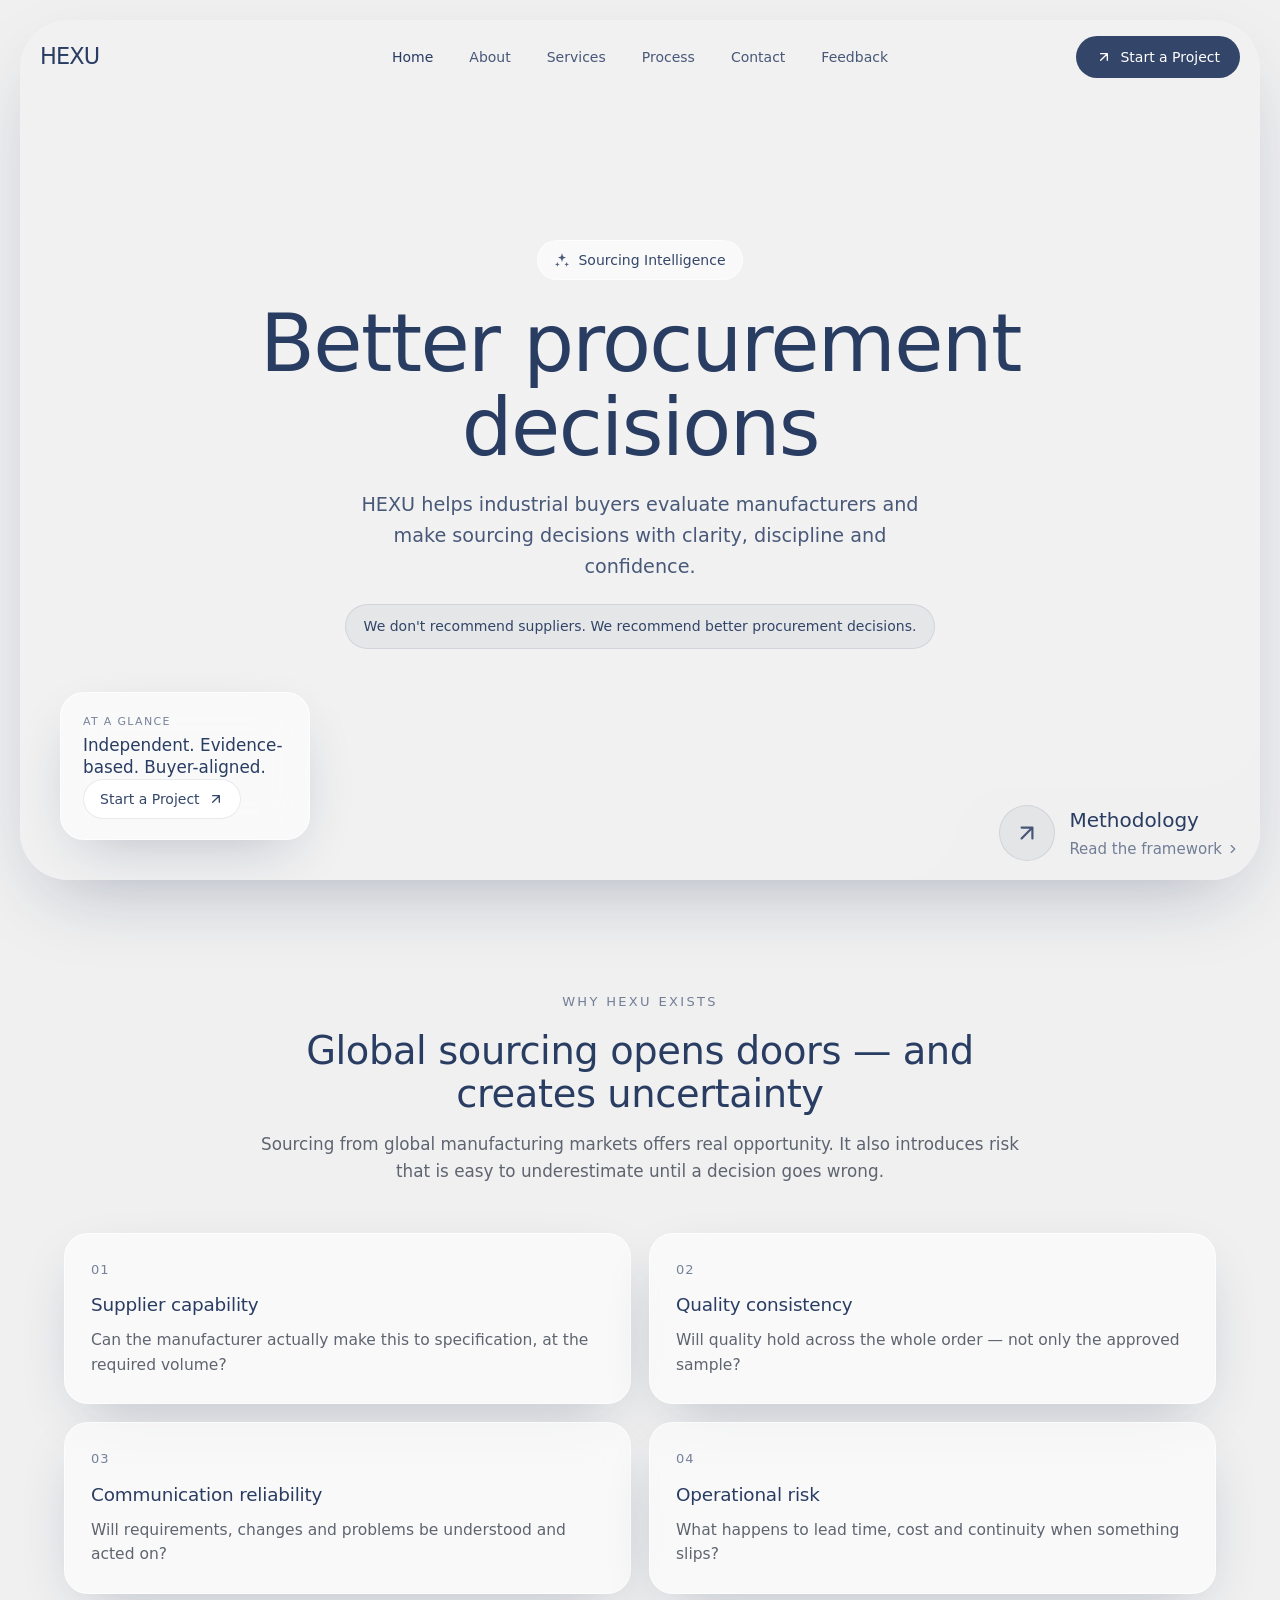
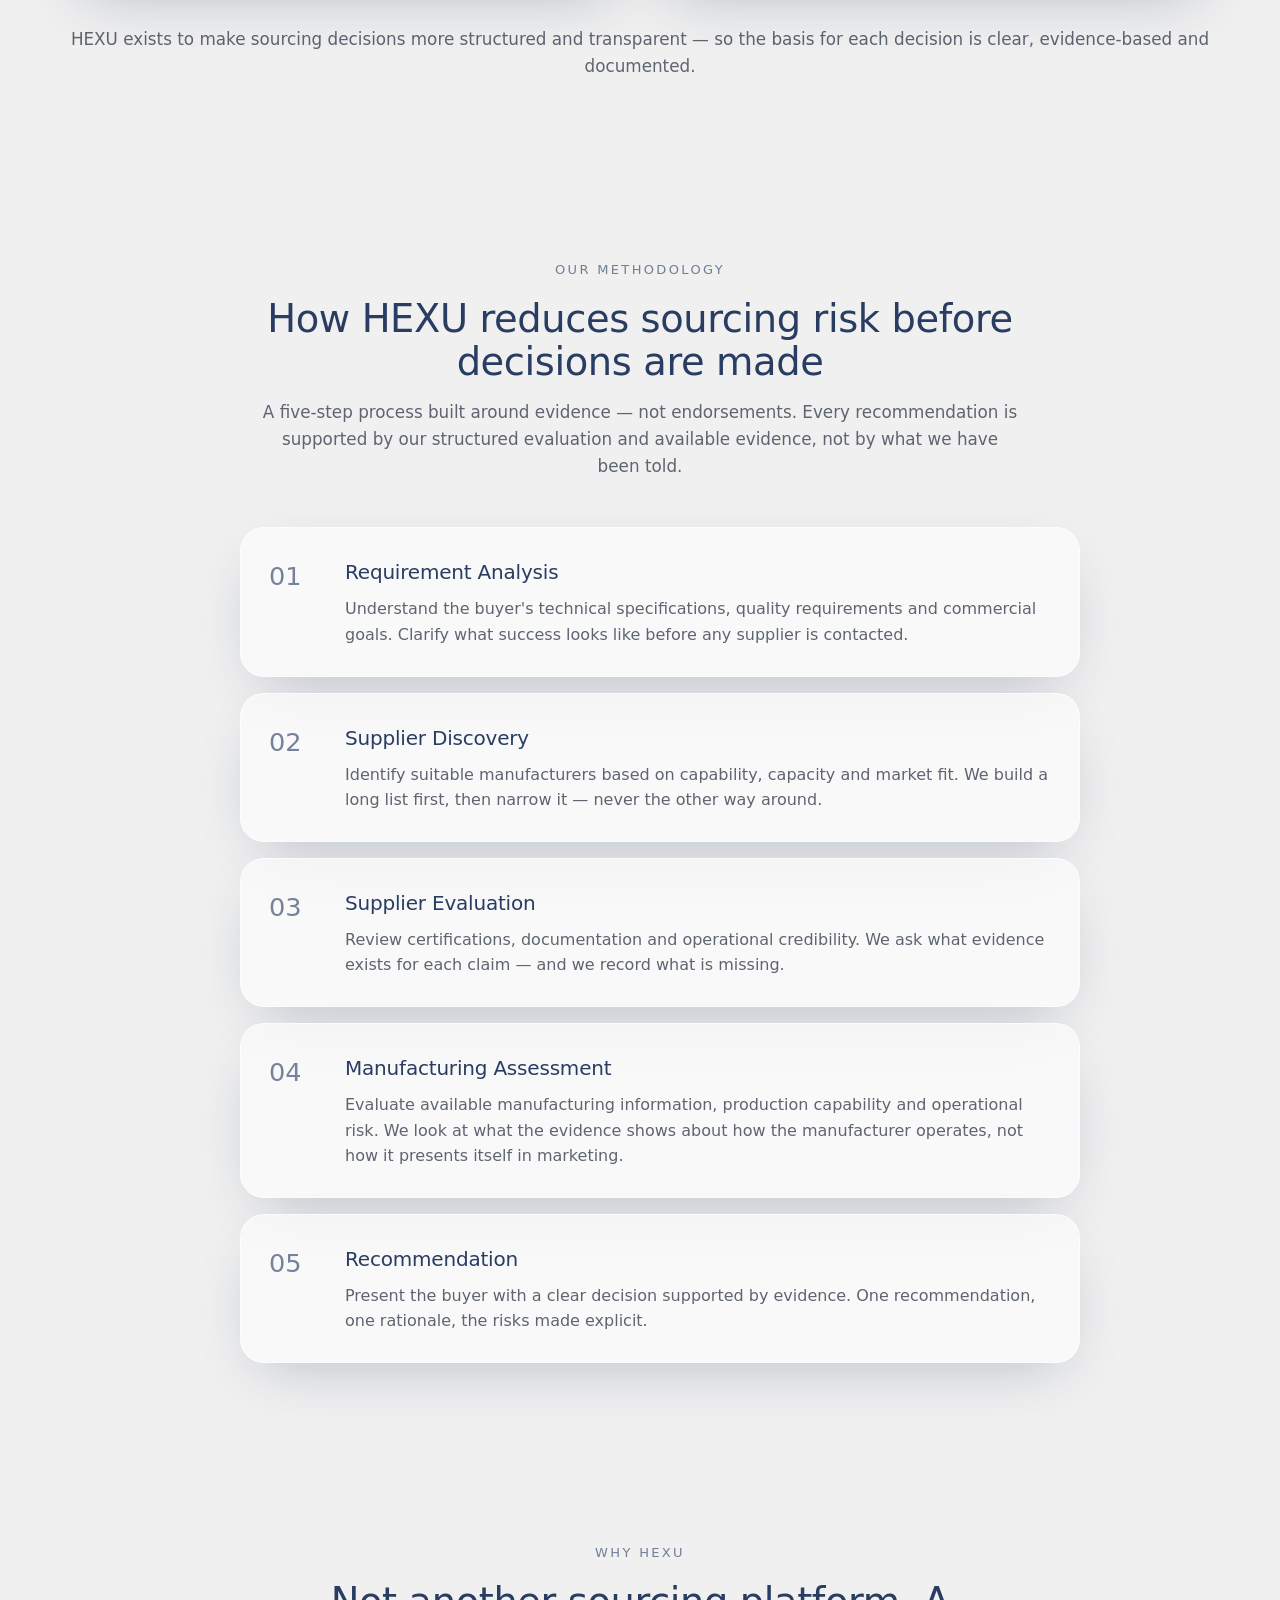
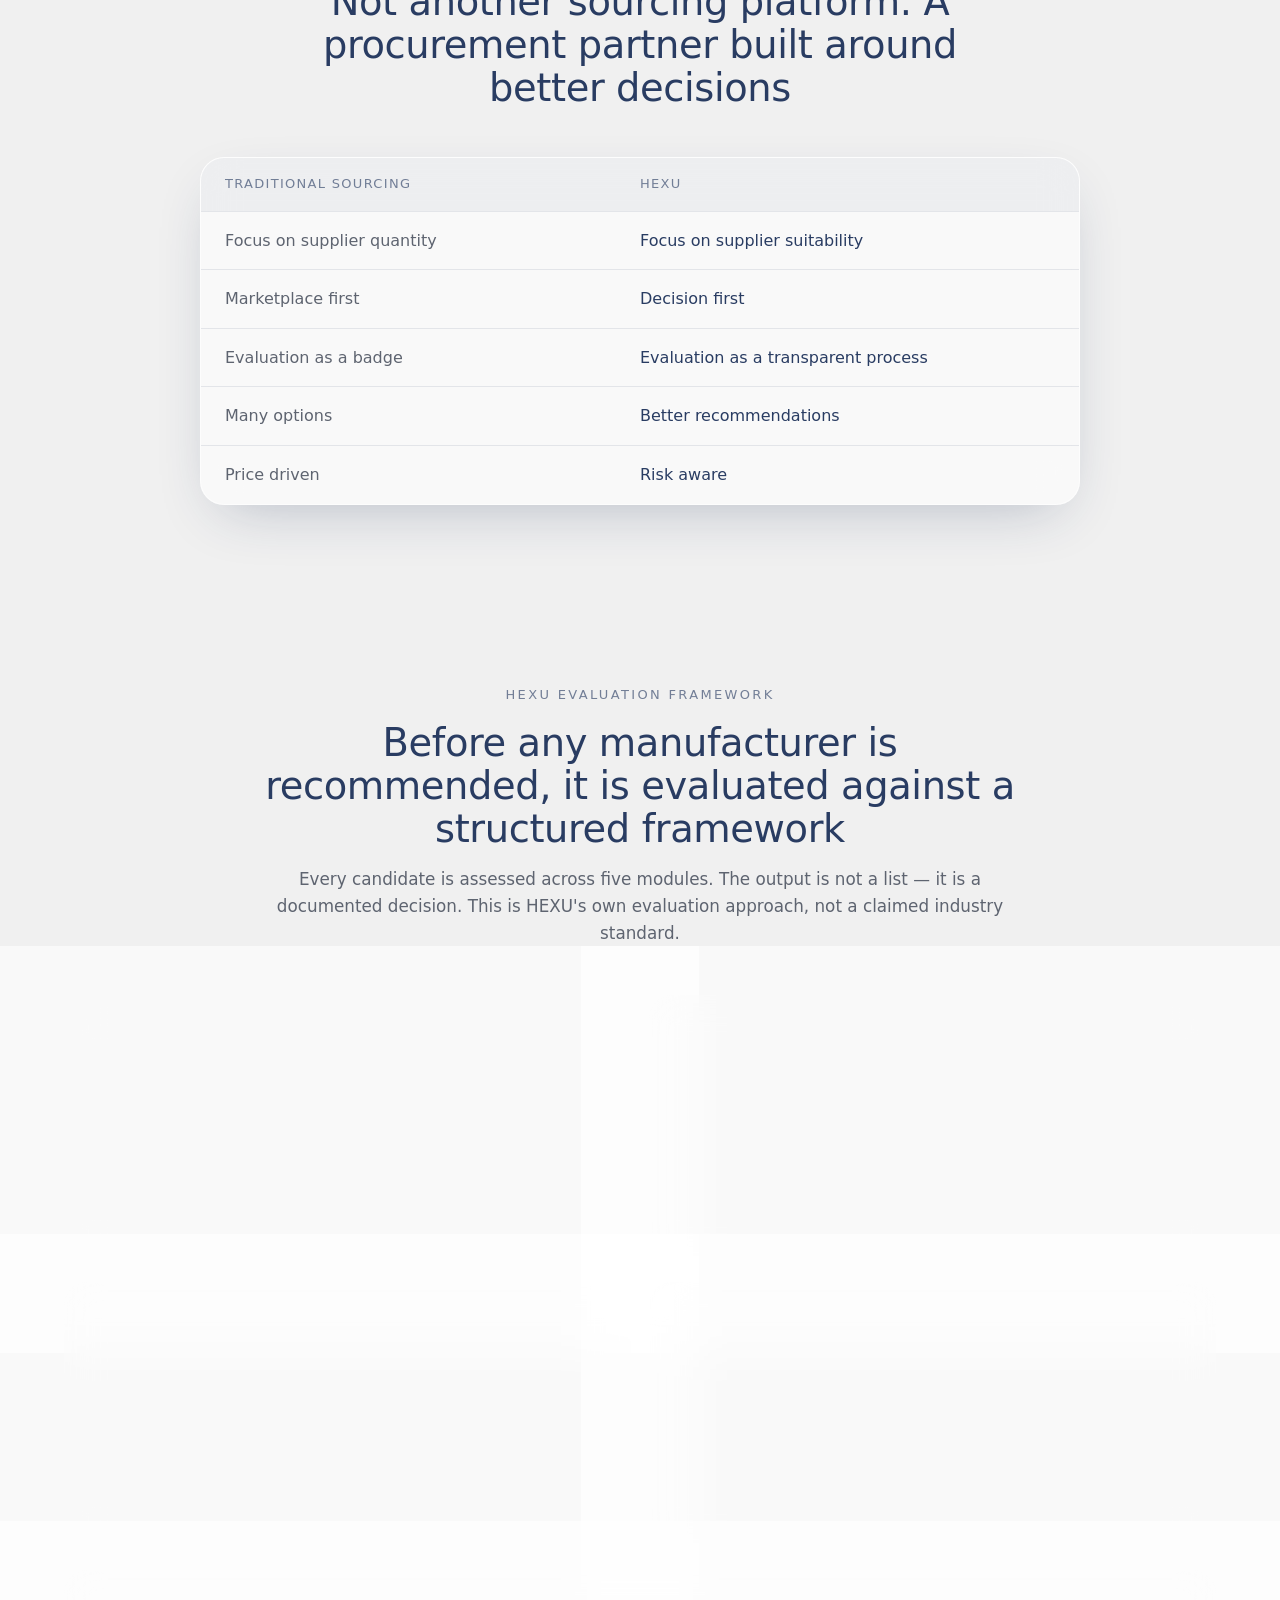
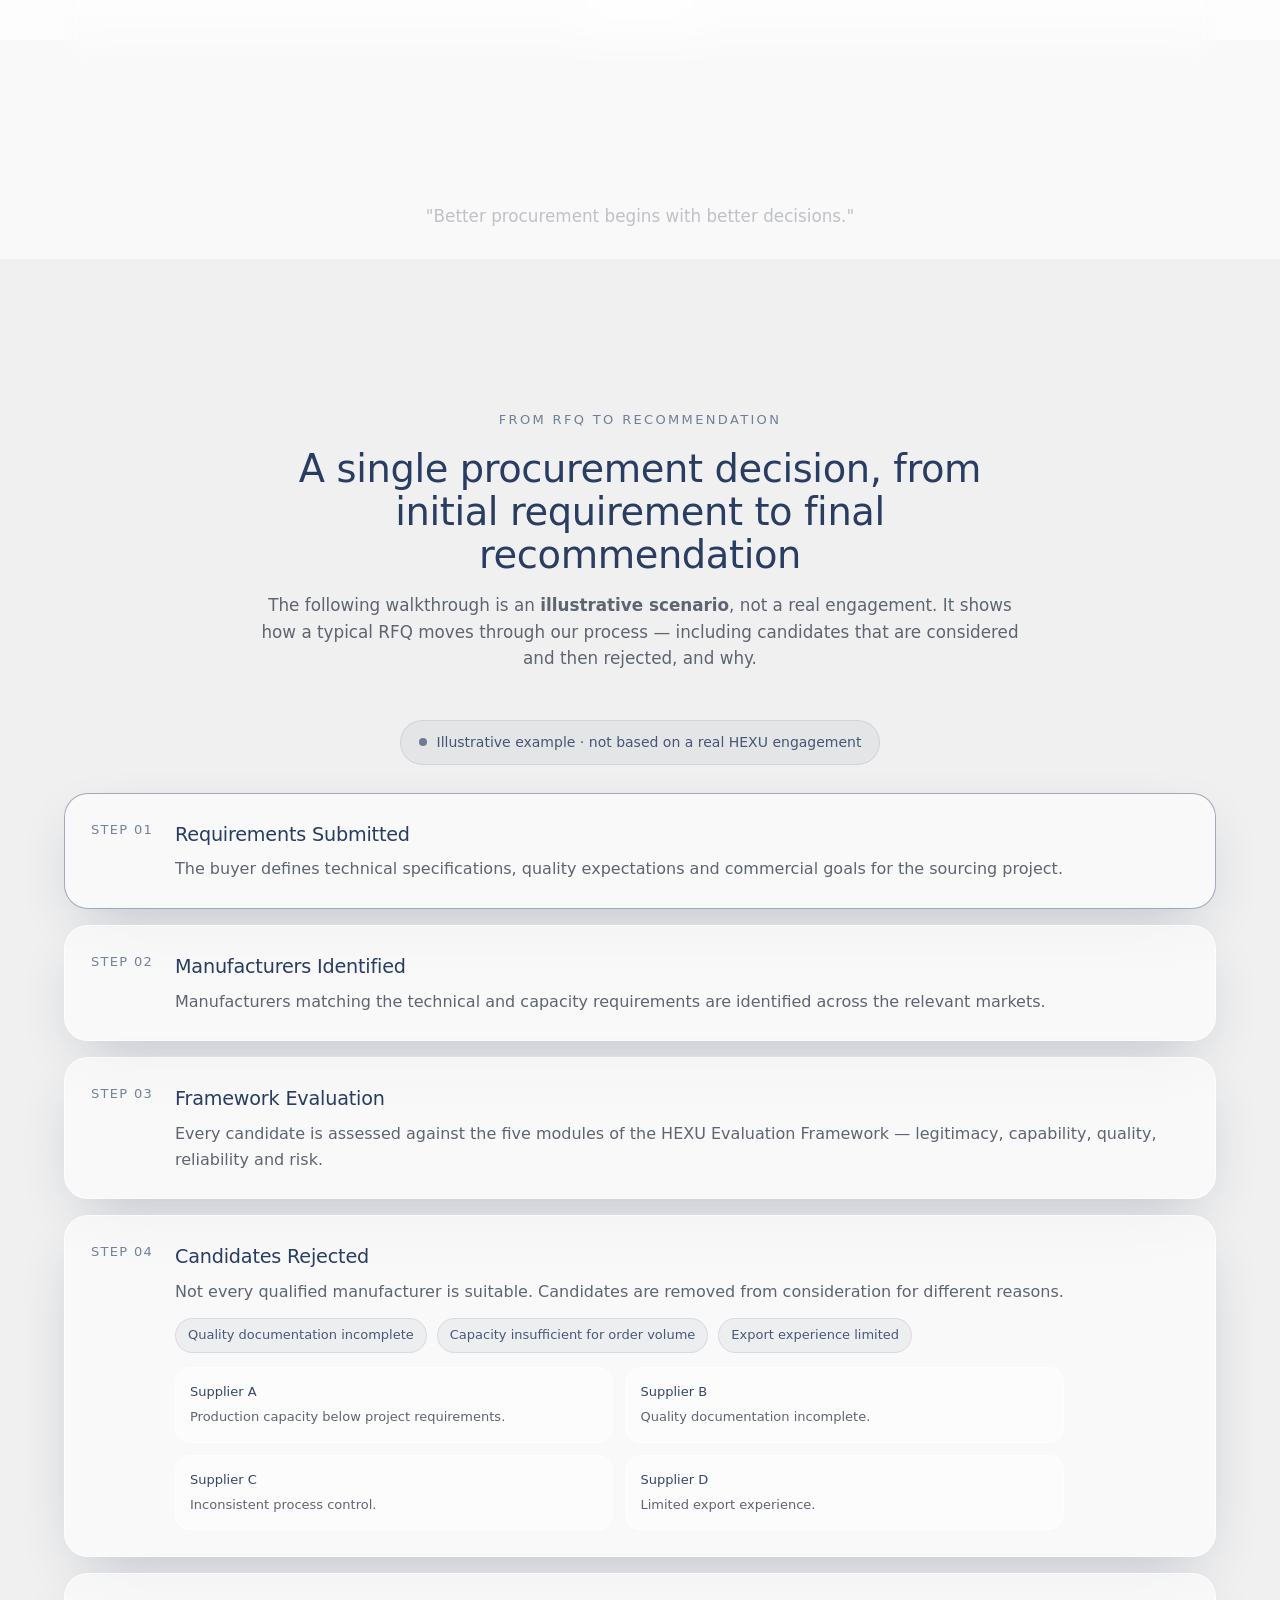
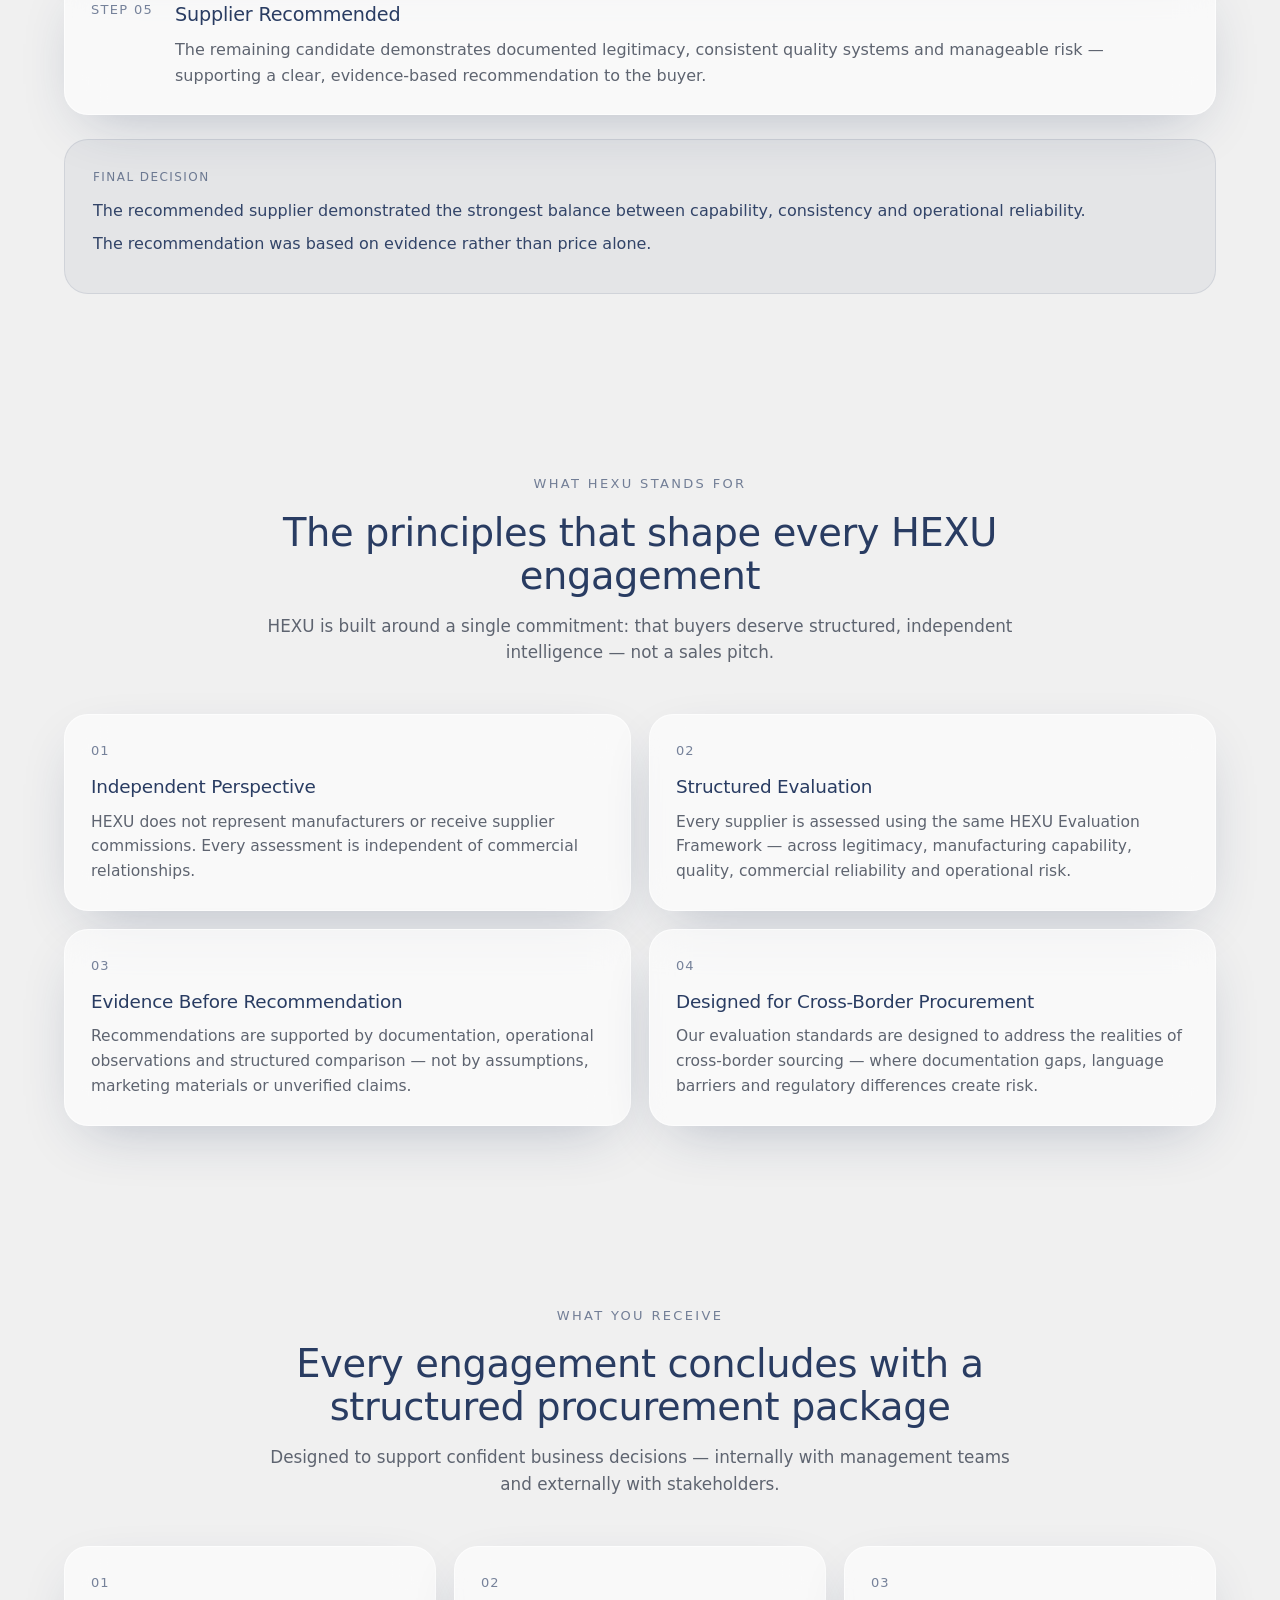
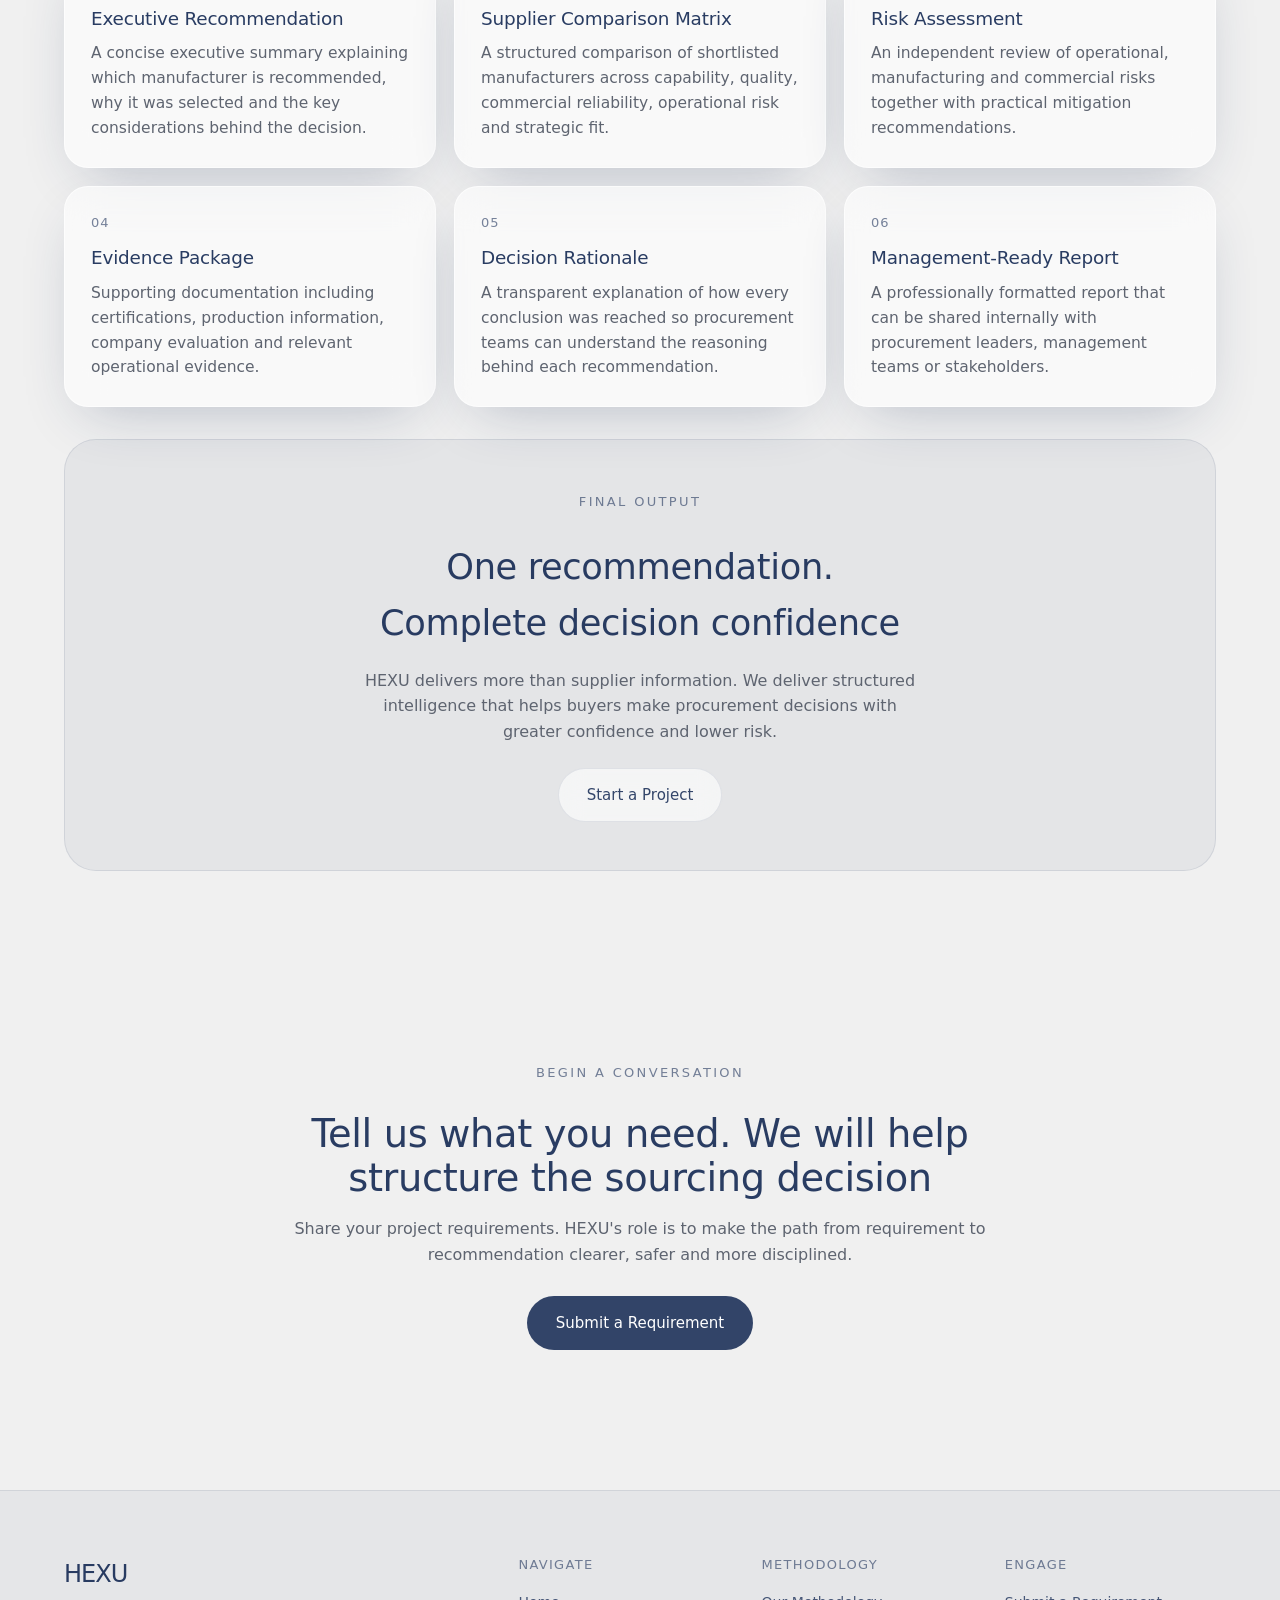
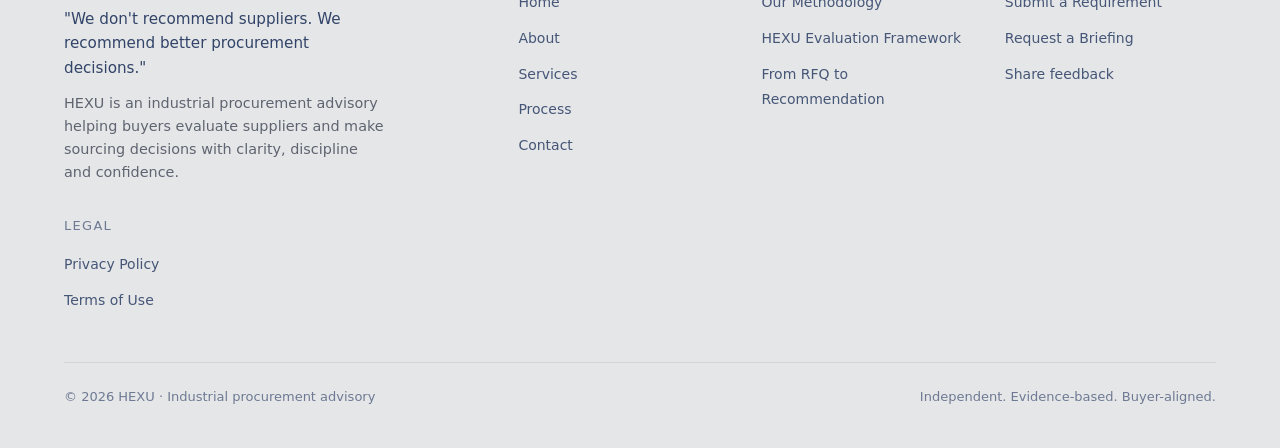
==== HEXU/index.html @ 103ee723 "Add files via upload" ====
<!DOCTYPE html>
<html lang="en">
<head>
  <meta charset="UTF-8" />
  <meta name="viewport" content="width=device-width, initial-scale=1" />
  <title>HEXU — Better procurement decisions</title>
  <meta name="description" content="HEXU is an industrial procurement advisory. We help buyers evaluate manufacturers through the HEXU Evaluation Framework and make better procurement decisions. We don't recommend suppliers — we recommend better procurement decisions." />
  <meta property="og:title" content="HEXU — Better procurement decisions" />
  <meta property="og:description" content="An industrial procurement advisory. We help buyers evaluate manufacturers through the HEXU Evaluation Framework and make better procurement decisions." />
  <meta property="og:type" content="website" />
  <meta property="og:image" content="og-image.svg" />
  <meta name="twitter:card" content="summary_large_image" />
  <link rel="icon" href="favicon.svg" type="image/svg+xml" />
  <link rel="preconnect" href="https://fonts.googleapis.com" />
  <link rel="preconnect" href="https://fonts.gstatic.com" crossorigin />
  <link rel="stylesheet" href="styles.css" />
</head>
<body>

<!-- ============================================================
     HERO (RIVR-style glassmorphism)
     ============================================================ -->
<section class="hero">
  <div class="hero-glass">
    <video class="hero-video" autoplay muted loop playsinline preload="auto">
      <source src="https://d8j0ntlcm91z4.cloudfront.net/user_38xzZboKViGWJOttwIXH07lWA1P/hf_20260428_193507_4286c423-2fd9-4efd-92bd-91a939453fc1.mp4" type="video/mp4" />
    </video>
    <div class="hero-scrim"></div>

    <div class="hero-inner">
      <!-- Nav (overlay, inside hero) -->
      <nav class="topnav topnav--overlay" id="siteHeader">
        <div class="topnav-inner">
          <a href="index.html" class="nav-brand">HEXU</a>
          <ul class="nav-menu">
            <li><a href="index.html" class="is-current">Home</a></li>
            <li><a href="about.html">About</a></li>
            <li><a href="services.html">Services</a></li>
            <li><a href="process.html">Process</a></li>
            <li><a href="contact.html">Contact</a></li>
                <li><a href="feedback.html">Feedback</a></li>
    </ul>
    <span class="nav-cta">
            <a href="contact.html">
              <svg viewBox="0 0 24 24" fill="none" stroke="currentColor" stroke-width="2" stroke-linecap="round" stroke-linejoin="round"><path d="M7 17 17 7M7 7h10v10"/></svg>
              Start a Project
            </a>
          </span>
        </div>
      </nav>

      <div class="hero-content">
        <div class="hero-badge">
          <svg viewBox="0 0 24 24" fill="currentColor"><path d="M12 2l1.6 4.8L18 8.4l-4.4 1.6L12 15l-1.6-5L6 8.4l4.4-1.6L12 2zM5 15l.9 2.6L8.5 18.5l-2.6.9L5 22l-.9-2.6L1.5 18.5l2.6-.9L5 15zm14 0l.9 2.6L22.5 18.5l-2.6.9L19 22l-.9-2.6L15.5 18.5l2.6-.9L19 15z"/></svg>
          <span>Sourcing Intelligence</span>
        </div>
        <h1 class="hero-title">Better procurement<br/>decisions</h1>
        <p class="hero-sub">HEXU helps industrial buyers evaluate manufacturers and make sourcing decisions with clarity, discipline and confidence.</p>
        <div class="hero-tagline">We don't recommend suppliers. We recommend better procurement decisions.</div>
      </div>

      <!-- bottom-left card (no fabricated metrics) -->
      <div class="hero-bl">
        <div class="hero-bl-label">At a glance</div>
        <div class="hero-bl-text">Independent. Evidence-based. Buyer-aligned.</div>
        <a href="contact.html" class="pill-btn">
          Start a Project
          <svg viewBox="0 0 24 24" fill="none" stroke="currentColor" stroke-width="2" stroke-linecap="round" stroke-linejoin="round"><path d="M7 17 17 7M7 7h10v10"/></svg>
        </a>
      </div>

      <!-- bottom-right corner (faux cut-out) -->
      <div class="hero-br">
        <div class="mask-top"><svg width="100%" height="100%" viewBox="0 0 56 56" fill="none" xmlns="http://www.w3.org/2000/svg"><path d="M56 56V0C56 30.9279 30.9279 56 0 56H56Z" fill="#f0f0f0"/></svg></div>
        <div class="mask-left"><svg width="100%" height="100%" viewBox="0 0 56 56" fill="none" xmlns="http://www.w3.org/2000/svg"><path d="M56 56H0C30.9279 56 56 30.9279 56 0V56Z" fill="#f0f0f0"/></svg></div>
        <div class="hero-br-ico">
          <svg viewBox="0 0 24 24" fill="none" stroke="currentColor" stroke-width="2" stroke-linecap="round" stroke-linejoin="round"><path d="M7 17 17 7M7 7h10v10"/></svg>
        </div>
        <div>
          <div class="hero-br-title">Methodology</div>
          <a href="services.html#framework" class="hero-br-link">
            Read the framework
            <svg viewBox="0 0 24 24" fill="none" stroke="currentColor" stroke-width="2" stroke-linecap="round" stroke-linejoin="round"><path d="m9 18 6-6-6-6"/></svg>
          </a>
        </div>
      </div>
    </div>
  </div>
</section>

<!-- ============================================================
     WHY HEXU EXISTS
     ============================================================ -->
<section class="section section-why-exists">
  <div class="container">
    <header class="section-head reveal">
      <span class="kicker">Why HEXU Exists</span>
      <h2 class="section-title">Global sourcing opens doors — and creates uncertainty</h2>
      <p class="section-lede">Sourcing from global manufacturing markets offers real opportunity. It also introduces risk that is easy to underestimate until a decision goes wrong.</p>
    </header>

    <div class="stand-grid">
      <div class="stand-card reveal">
        <div class="idx">01</div>
        <h3>Supplier capability</h3>
        <p>Can the manufacturer actually make this to specification, at the required volume?</p>
      </div>
      <div class="stand-card reveal">
        <div class="idx">02</div>
        <h3>Quality consistency</h3>
        <p>Will quality hold across the whole order — not only the approved sample?</p>
      </div>
      <div class="stand-card reveal">
        <div class="idx">03</div>
        <h3>Communication reliability</h3>
        <p>Will requirements, changes and problems be understood and acted on?</p>
      </div>
      <div class="stand-card reveal">
        <div class="idx">04</div>
        <h3>Operational risk</h3>
        <p>What happens to lead time, cost and continuity when something slips?</p>
      </div>
    </div>

    <p class="section-lede reveal" style="text-align:center; margin-top:32px;">HEXU exists to make sourcing decisions more structured and transparent — so the basis for each decision is clear, evidence-based and documented.</p>
  </div>
</section>

<!-- ============================================================
     OUR METHODOLOGY
     ============================================================ -->
<section class="section section-method" id="method">
  <div class="container">
    <header class="section-head reveal">
      <span class="kicker">Our Methodology</span>
      <h2 class="section-title">How HEXU reduces sourcing risk before decisions are made</h2>
      <p class="section-lede">A five-step process built around evidence — not endorsements. Every recommendation is supported by our structured evaluation and available evidence, not by what we have been told.</p>
    </header>

    <ol class="steps">
      <li class="step reveal">
        <div class="step-num">01</div>
        <div>
          <h3 class="step-title">Requirement Analysis</h3>
          <p class="step-text">Understand the buyer's technical specifications, quality requirements and commercial goals. Clarify what success looks like before any supplier is contacted.</p>
        </div>
      </li>
      <li class="step reveal">
        <div class="step-num">02</div>
        <div>
          <h3 class="step-title">Supplier Discovery</h3>
          <p class="step-text">Identify suitable manufacturers based on capability, capacity and market fit. We build a long list first, then narrow it — never the other way around.</p>
        </div>
      </li>
      <li class="step reveal">
        <div class="step-num">03</div>
        <div>
          <h3 class="step-title">Supplier Evaluation</h3>
          <p class="step-text">Review certifications, documentation and operational credibility. We ask what evidence exists for each claim — and we record what is missing.</p>
        </div>
      </li>
      <li class="step reveal">
        <div class="step-num">04</div>
        <div>
          <h3 class="step-title">Manufacturing Assessment</h3>
          <p class="step-text">Evaluate available manufacturing information, production capability and operational risk. We look at what the evidence shows about how the manufacturer operates, not how it presents itself in marketing.</p>
        </div>
      </li>
      <li class="step reveal">
        <div class="step-num">05</div>
        <div>
          <h3 class="step-title">Recommendation</h3>
          <p class="step-text">Present the buyer with a clear decision supported by evidence. One recommendation, one rationale, the risks made explicit.</p>
        </div>
      </li>
    </ol>
  </div>
</section>

<!-- ============================================================
     WHY HEXU (positioning)
     ============================================================ -->
<section class="section section-why">
  <div class="container">
    <header class="section-head reveal">
      <span class="kicker">Why HEXU</span>
      <h2 class="section-title">Not another sourcing platform. A procurement partner built around better decisions</h2>
    </header>

    <div class="compare reveal">
      <div class="compare-head">
        <div>Traditional Sourcing</div>
        <div>HEXU</div>
      </div>
      <div class="compare-row">
        <div class="compare-cell">Focus on supplier quantity</div>
        <div class="compare-cell is-hexu">Focus on supplier suitability</div>
      </div>
      <div class="compare-row">
        <div class="compare-cell">Marketplace first</div>
        <div class="compare-cell is-hexu">Decision first</div>
      </div>
      <div class="compare-row">
        <div class="compare-cell">Evaluation as a badge</div>
        <div class="compare-cell is-hexu">Evaluation as a transparent process</div>
      </div>
      <div class="compare-row">
        <div class="compare-cell">Many options</div>
        <div class="compare-cell is-hexu">Better recommendations</div>
      </div>
      <div class="compare-row">
        <div class="compare-cell">Price driven</div>
        <div class="compare-cell is-hexu">Risk aware</div>
      </div>
    </div>
  </div>
</section>

<!-- ============================================================
     HEXU EVALUATION FRAMEWORK
     ============================================================ -->
<section class="section section-framework" id="framework">
  <div class="container">
    <header class="section-head reveal">
      <span class="kicker">HEXU Evaluation Framework</span>
      <h2 class="section-title">Before any manufacturer is recommended, it is evaluated against a structured framework</h2>
      <p class="section-lede">Every candidate is assessed across five modules. The output is not a list — it is a documented decision. This is HEXU's own evaluation approach, not a claimed industry standard.</p>
    </header>

    <div class="framework-grid">
      <div class="framework-card reveal">
        <div class="idx">01</div>
        <h3>Business Legitimacy</h3>
        <p class="framework-d">Confirms the manufacturer is a legitimate, transparent legal entity.</p>
        <ul class="framework-list compact">
          <li>Corporate identity</li>
          <li>Registration validation</li>
          <li>Ownership transparency</li>
        </ul>
      </div>

      <div class="framework-card reveal">
        <div class="idx">02</div>
        <h3>Manufacturing Capability</h3>
        <p class="framework-d">Assesses whether production capability matches the scale of the order.</p>
        <ul class="framework-list compact">
          <li>Production process</li>
          <li>Equipment maturity</li>
          <li>Capacity assessment</li>
        </ul>
      </div>

      <div class="framework-card reveal">
        <div class="idx">03</div>
        <h3>Quality Assurance</h3>
        <p class="framework-d">Reviews how consistently quality is controlled and documented.</p>
        <ul class="framework-list compact">
          <li>Quality management</li>
          <li>Inspection workflow</li>
          <li>Compliance records</li>
        </ul>
      </div>

      <div class="framework-card reveal">
        <div class="idx">04</div>
        <h3>Commercial Reliability</h3>
        <p class="framework-d">Evaluates how dependable the manufacturer is as a trading partner.</p>
        <ul class="framework-list compact">
          <li>Export experience</li>
          <li>Delivery consistency</li>
          <li>Communication responsiveness</li>
        </ul>
      </div>

      <div class="framework-card is-wide reveal">
        <div class="idx">05</div>
        <h3>Decision Assessment</h3>
        <p class="framework-d">Weighs opportunity against risk to form a clear final recommendation.</p>
        <ul class="framework-list">
          <li>Opportunity</li>
          <li>Risk</li>
          <li>Final recommendation</li>
        </ul>
      </div>
    </div>

    <p class="section-lede reveal" style="text-align:center; margin-top:32px;">"Better procurement begins with better decisions."</p>
  </div>
</section>

<!-- ============================================================
     FROM RFQ TO RECOMMENDATION (illustrative example)
     ============================================================ -->
<section class="section section-rfq" id="rfq">
  <div class="container">
    <header class="section-head reveal">
      <span class="kicker">From RFQ to Recommendation</span>
      <h2 class="section-title">A single procurement decision, from initial requirement to final recommendation</h2>
      <p class="section-lede">The following walkthrough is an <strong>illustrative scenario</strong>, not a real engagement. It shows how a typical RFQ moves through our process — including candidates that are considered and then rejected, and why.</p>
    </header>

    <div style="text-align:center;" class="reveal">
      <span class="illustrative-banner"><span class="dot"></span>Illustrative example · not based on a real HEXU engagement</span>
    </div>

    <div class="rfq-step is-active reveal">
      <div class="rfq-step-label">Step 01</div>
      <div>
        <h3 class="rfq-step-title">Requirements Submitted</h3>
        <p class="rfq-step-text">The buyer defines technical specifications, quality expectations and commercial goals for the sourcing project.</p>
      </div>
    </div>

    <div class="rfq-step reveal">
      <div class="rfq-step-label">Step 02</div>
      <div>
        <h3 class="rfq-step-title">Manufacturers Identified</h3>
        <p class="rfq-step-text">Manufacturers matching the technical and capacity requirements are identified across the relevant markets.</p>
      </div>
    </div>

    <div class="rfq-step reveal">
      <div class="rfq-step-label">Step 03</div>
      <div>
        <h3 class="rfq-step-title">Framework Evaluation</h3>
        <p class="rfq-step-text">Every candidate is assessed against the five modules of the HEXU Evaluation Framework — legitimacy, capability, quality, reliability and risk.</p>
      </div>
    </div>

    <div class="rfq-step reveal">
      <div class="rfq-step-label">Step 04</div>
      <div>
        <h3 class="rfq-step-title">Candidates Rejected</h3>
        <p class="rfq-step-text">Not every qualified manufacturer is suitable. Candidates are removed from consideration for different reasons.</p>
        <div class="rfq-step-reasons">
          <div>Quality documentation incomplete</div>
          <div>Capacity insufficient for order volume</div>
          <div>Export experience limited</div>
        </div>
        <div class="example-grid">
          <div class="example-item"><div class="k">Supplier A</div><div class="v">Production capacity below project requirements.</div></div>
          <div class="example-item"><div class="k">Supplier B</div><div class="v">Quality documentation incomplete.</div></div>
          <div class="example-item"><div class="k">Supplier C</div><div class="v">Inconsistent process control.</div></div>
          <div class="example-item"><div class="k">Supplier D</div><div class="v">Limited export experience.</div></div>
        </div>
      </div>
    </div>

    <div class="rfq-step reveal">
      <div class="rfq-step-label">Step 05</div>
      <div>
        <h3 class="rfq-step-title">Supplier Recommended</h3>
        <p class="rfq-step-text">The remaining candidate demonstrates documented legitimacy, consistent quality systems and manageable risk — supporting a clear, evidence-based recommendation to the buyer.</p>
      </div>
    </div>

    <div class="final-decision reveal">
      <div class="k">Final Decision</div>
      <p>The recommended supplier demonstrated the strongest balance between capability, consistency and operational reliability.</p>
      <p>The recommendation was based on evidence rather than price alone.</p>
    </div>
  </div>
</section>

<!-- ============================================================
     WHAT HEXU STANDS FOR
     ============================================================ -->
<section class="section section-stand">
  <div class="container">
    <header class="section-head reveal">
      <span class="kicker">What HEXU Stands For</span>
      <h2 class="section-title">The principles that shape every HEXU engagement</h2>
      <p class="section-lede">HEXU is built around a single commitment: that buyers deserve structured, independent intelligence — not a sales pitch.</p>
    </header>

    <div class="stand-grid">
      <div class="stand-card reveal">
        <div class="idx">01</div>
        <h3>Independent Perspective</h3>
        <p>HEXU does not represent manufacturers or receive supplier commissions. Every assessment is independent of commercial relationships.</p>
      </div>
      <div class="stand-card reveal">
        <div class="idx">02</div>
        <h3>Structured Evaluation</h3>
        <p>Every supplier is assessed using the same HEXU Evaluation Framework — across legitimacy, manufacturing capability, quality, commercial reliability and operational risk.</p>
      </div>
      <div class="stand-card reveal">
        <div class="idx">03</div>
        <h3>Evidence Before Recommendation</h3>
        <p>Recommendations are supported by documentation, operational observations and structured comparison — not by assumptions, marketing materials or unverified claims.</p>
      </div>
      <div class="stand-card reveal">
        <div class="idx">04</div>
        <h3>Designed for Cross-Border Procurement</h3>
        <p>Our evaluation standards are designed to address the realities of cross-border sourcing — where documentation gaps, language barriers and regulatory differences create risk.</p>
      </div>
    </div>
  </div>
</section>

<!-- ============================================================
     WHAT YOU RECEIVE
     ============================================================ -->
<section class="section section-deliver">
  <div class="container">
    <header class="section-head reveal">
      <span class="kicker">What You Receive</span>
      <h2 class="section-title">Every engagement concludes with a structured procurement package</h2>
      <p class="section-lede">Designed to support confident business decisions — internally with management teams and externally with stakeholders.</p>
    </header>

    <div class="deliver-grid">
      <div class="deliver-card reveal"><div class="idx">01</div><h3>Executive Recommendation</h3><p>A concise executive summary explaining which manufacturer is recommended, why it was selected and the key considerations behind the decision.</p></div>
      <div class="deliver-card reveal"><div class="idx">02</div><h3>Supplier Comparison Matrix</h3><p>A structured comparison of shortlisted manufacturers across capability, quality, commercial reliability, operational risk and strategic fit.</p></div>
      <div class="deliver-card reveal"><div class="idx">03</div><h3>Risk Assessment</h3><p>An independent review of operational, manufacturing and commercial risks together with practical mitigation recommendations.</p></div>
      <div class="deliver-card reveal"><div class="idx">04</div><h3>Evidence Package</h3><p>Supporting documentation including certifications, production information, company evaluation and relevant operational evidence.</p></div>
      <div class="deliver-card reveal"><div class="idx">05</div><h3>Decision Rationale</h3><p>A transparent explanation of how every conclusion was reached so procurement teams can understand the reasoning behind each recommendation.</p></div>
      <div class="deliver-card reveal"><div class="idx">06</div><h3>Management-Ready Report</h3><p>A professionally formatted report that can be shared internally with procurement leaders, management teams or stakeholders.</p></div>
    </div>

    <div class="final-output reveal">
      <span class="kicker">Final Output</span>
      <h2>One recommendation.<br/>Complete decision confidence</h2>
      <p>HEXU delivers more than supplier information. We deliver structured intelligence that helps buyers make procurement decisions with greater confidence and lower risk.</p>
      <a href="contact.html" class="btn btn-outline-dark">Start a Project</a>
    </div>
  </div>
</section>

<!-- ============================================================
     CLOSING CTA
     ============================================================ -->
<section class="closing">
  <div class="container">
    <span class="kicker">Begin a conversation</span>
    <h2>Tell us what you need. We will help structure the sourcing decision</h2>
    <p>Share your project requirements. HEXU's role is to make the path from requirement to recommendation clearer, safer and more disciplined.</p>
    <a href="contact.html" class="btn btn-primary">Submit a Requirement</a>
  </div>
</section>

<!-- ============================================================
     FOOTER
     ============================================================ -->
<footer class="site-footer">
  <div class="container">
    <div class="footer-top">
      <div class="footer-brand">
        <div class="brand">HEXU</div>
        <p class="footer-tag">"We don't recommend suppliers. We recommend better procurement decisions."</p>
        <p class="footer-statement">HEXU is an industrial procurement advisory helping buyers evaluate suppliers and make sourcing decisions with clarity, discipline and confidence.</p>
      </div>
      <div class="footer-col">
        <h4>Navigate</h4>
        <ul>
          <li><a href="index.html">Home</a></li>
          <li><a href="about.html">About</a></li>
          <li><a href="services.html">Services</a></li>
          <li><a href="process.html">Process</a></li>
          <li><a href="contact.html">Contact</a></li>
        </ul>
      </div>
      <div class="footer-col">
        <h4>Methodology</h4>
        <ul>
          <li><a href="process.html#method">Our Methodology</a></li>
          <li><a href="services.html#framework">HEXU Evaluation Framework</a></li>
          <li><a href="process.html#rfq">From RFQ to Recommendation</a></li>
        </ul>
      </div>
      <div class="footer-col">
        <h4>Engage</h4>
        <ul>
          <li><a href="contact.html">Submit a Requirement</a></li>
          <li><a href="contact.html">Request a Briefing</a></li>
          <li><a href="feedback.html">Share feedback</a></li>
        </ul>
      </div>
      <div class="footer-col">
        <h4>Legal</h4>
        <ul>
          <li><a href="privacy.html">Privacy Policy</a></li>
          <li><a href="terms.html">Terms of Use</a></li>
        </ul>
      </div>
    </div>
    <div class="footer-base">
      <div>© 2026 HEXU · Industrial procurement advisory</div>
      <div class="meta">Independent. Evidence-based. Buyer-aligned.</div>
    </div>
  </div>
</footer>

<script src="script.js"></script>
</body>
</html>
---- HEXU/styles.css ----
/* ============================================================
   HEXU — RIVR-style glassmorphism design system
   navy rgba(30,50,90) · glass cards · #f0f0f0 · Helvetica
   ============================================================ */

@font-face {
  font-family: "Helvetica Regular";
  src: url("https://db.onlinewebfonts.com/t/a64ff11d2c24584c767f6257e880dc65.eot");
  src: url("https://db.onlinewebfonts.com/t/a64ff11d2c24584c767f6257e880dc65.eot?#iefix") format("embedded-opentype"),
       url("https://db.onlinewebfonts.com/t/a64ff11d2c24584c767f6257e880dc65.woff2") format("woff2"),
       url("https://db.onlinewebfonts.com/t/a64ff11d2c24584c767f6257e880dc65.woff") format("woff"),
       url("https://db.onlinewebfonts.com/t/a64ff11d2c24584c767f6257e880dc65.ttf") format("truetype"),
       url("https://db.onlinewebfonts.com/t/a64ff11d2c24584c767f6257e880dc65.svg#Helvetica Regular") format("svg");
  font-display: swap;
}

:root {
  --font-helvetica: "Helvetica Regular", ui-sans-serif, system-ui, -apple-system, "Segoe UI", Arial, sans-serif;

  --bg: #f0f0f0;

  /* navy accent */
  --navy-950: rgba(30, 50, 90, 0.95);
  --navy-900: rgba(30, 50, 90, 0.90);
  --navy-800: rgba(30, 50, 90, 0.80);
  --navy-600: rgba(30, 50, 90, 0.60);
  --navy-400: rgba(30, 50, 90, 0.40);
  --navy-100: rgba(30, 50, 90, 0.10);
  --navy-050: rgba(30, 50, 90, 0.05);

  --text: #2b3140;
  --text-2: #5E6470;

  /* glass */
  --glass: rgba(255, 255, 255, 0.35);
  --glass-strong: rgba(255, 255, 255, 0.60);
  --glass-line: rgba(255, 255, 255, 0.60);
  --glass-blur: 18px;
  --shadow: 0 20px 60px -22px rgba(30, 50, 90, 0.30);

  --r-xl: 3rem;
  --r-lg: 2rem;
  --r-md: 1.5rem;
  --r-sm: 1rem;
  --r-pill: 999px;

  --maxw: 1200px;
}

* { box-sizing: border-box; }

html { scroll-behavior: smooth; -webkit-text-size-adjust: 100%; }

body {
  margin: 0;
  font-family: var(--font-helvetica);
  background-color: var(--bg);
  color: var(--text);
  line-height: 1.6;
  overflow-x: hidden;
  -webkit-font-smoothing: antialiased;
  -moz-osx-font-smoothing: grayscale;
}

a { color: inherit; text-decoration: none; }
h1, h2, h3, h4, h5 { margin: 0; font-weight: 400; letter-spacing: -0.01em; }
p { margin: 0; }
ul { margin: 0; padding: 0; list-style: none; }
img, svg, video { max-width: 100%; }

.container { width: 100%; max-width: var(--maxw); margin: 0 auto; padding: 0 24px; }

.muted { color: var(--text-2); }

/* ---------- shared bits ---------- */
.kicker {
  display: inline-block;
  font-size: 13px;
  letter-spacing: 0.18em;
  text-transform: uppercase;
  color: var(--navy-600);
  margin-bottom: 16px;
}

.section { padding: 88px 0; }
.section-head { max-width: 760px; margin: 0 auto 48px; text-align: center; }
.section-title { font-size: clamp(1.6rem, 3vw, 2.4rem); line-height: 1.12; color: var(--navy-950); }
.section-lede { margin-top: 16px; color: var(--text-2); font-size: 1.05rem; }

.glass-card {
  background: var(--glass-strong);
  -webkit-backdrop-filter: blur(var(--glass-blur));
  backdrop-filter: blur(var(--glass-blur));
  border: 1px solid var(--glass-line);
  border-radius: var(--r-lg);
  box-shadow: var(--shadow);
}

/* ---------- buttons ---------- */
.btn {
  display: inline-flex; align-items: center; gap: 8px;
  border-radius: var(--r-pill);
  padding: 14px 28px; font-size: 15px;
  border: 1px solid transparent;
  transition: background .2s ease, transform .15s ease, box-shadow .2s ease, color .2s ease;
  cursor: pointer;
}
.btn-primary { background: var(--navy-900); color: #fff; }
.btn-primary:hover { background: rgba(30, 50, 90, 1); }
.btn-primary:active { transform: scale(0.98); }
.btn-outline-dark {
  background: var(--glass-strong);
  -webkit-backdrop-filter: blur(12px); backdrop-filter: blur(12px);
  color: var(--navy-900); border-color: var(--navy-100);
}
.btn-outline-dark:hover { background: rgba(255, 255, 255, 0.85); }
.btn-block { width: 100%; justify-content: center; }
.btn-link { color: var(--navy-900); font-size: 15px; border-bottom: 1px solid var(--navy-100); padding-bottom: 2px; transition: border-color .2s; }
.btn-link:hover { border-color: var(--navy-600); }

.pill-btn {
  display: inline-flex; align-items: center; gap: 8px;
  background: #fff; color: var(--navy-900);
  border-radius: var(--r-pill);
  padding: 8px 16px; font-size: 14px;
  border: 1px solid var(--navy-100);
  transition: background .2s ease, transform .15s ease;
}
.pill-btn:hover { background: rgba(255, 255, 255, 0.9); }
.pill-btn:active { transform: scale(0.98); }
.pill-btn svg { width: 16px; height: 16px; }

/* ---------- top navigation ---------- */
.topnav {
  position: sticky; top: 0;
  z-index: 50;
  width: 100%;
  background: rgba(255, 255, 255, 0.45);
  -webkit-backdrop-filter: blur(14px); backdrop-filter: blur(14px);
  border-bottom: 1px solid var(--navy-100);
}
.topnav.scrolled { background: rgba(255, 255, 255, 0.72); box-shadow: 0 8px 30px -16px rgba(30, 50, 90, 0.25); }
.topnav-inner {
  display: flex; align-items: center; gap: 16px;
  max-width: 1536px; margin: 0 auto;
  padding: 16px 20px;
}
.nav-brand { flex: 1; font-size: 1.4rem; letter-spacing: -0.04em; color: var(--navy-950); }
.nav-menu { flex: 0 0 auto; display: none; gap: 36px; }
.nav-menu a { font-size: 14px; color: var(--navy-800); transition: opacity .2s ease; }
.nav-menu a:hover { opacity: 0.6; }
.nav-menu a.is-current { color: var(--navy-950); font-weight: 500; }
.nav-cta {
  flex: 1; justify-content: flex-end; display: flex;
}
.nav-cta a {
  display: inline-flex; align-items: center; gap: 8px;
  background: var(--navy-900); color: #fff;
  border-radius: var(--r-pill);
  padding: 10px 20px; font-size: 14px;
  transition: background .2s ease, transform .15s ease;
}
.nav-cta a:hover { background: rgba(30, 50, 90, 1); }
.nav-cta a:active { transform: scale(0.98); }
.nav-cta a svg { width: 16px; height: 16px; }

@media (min-width: 900px) { .nav-menu { display: flex; } }

/* overlay nav (inside hero, no background) */
.topnav--overlay {
  position: relative; top: auto;
  background: transparent;
  -webkit-backdrop-filter: none; backdrop-filter: none;
  border-bottom: none;
  z-index: 20;
}

/* ---------- HERO ---------- */
.hero {
  width: 100%;
  min-height: 100vh; min-height: 100svh;
  padding: 12px;
  background: var(--bg);
  display: flex;
}
@media (min-width: 768px) { .hero { padding: 20px; } }

.hero-glass {
  position: relative;
  flex: 1 1 auto;
  width: 100%;
  max-width: 1536px;
  margin: 0 auto;
  border-radius: var(--r-md);
  overflow: hidden;
  background: rgba(255, 255, 255, 0.10);
  display: flex; flex-direction: column;
  box-shadow: 0 30px 80px -30px rgba(30, 50, 90, 0.35);
}
@media (min-width: 768px) { .hero-glass { border-radius: var(--r-xl); } }

.hero-video {
  position: absolute; inset: 0;
  width: 100%; height: 100%;
  object-fit: cover; object-position: 65% center;
  z-index: 0; opacity: 0.55;
}
@media (min-width: 1024px) { .hero-video { object-position: center; opacity: 0.6; } }

.hero-scrim {
  position: absolute; inset: 0; z-index: 1;
  background: linear-gradient(180deg,
    rgba(240, 240, 240, 0.55) 0%,
    rgba(240, 240, 240, 0.32) 45%,
    rgba(240, 240, 240, 0.52) 100%);
}

.hero-inner {
  position: relative; z-index: 10;
  display: flex; flex-direction: column;
  flex: 1; width: 100%;
}

.hero-content {
  flex: 1;
  display: flex; flex-direction: column;
  align-items: center; justify-content: center;
  text-align: center;
  padding: 44px 24px 130px;
  max-width: 900px; margin: 0 auto;
}
.hero-badge {
  display: inline-flex; align-items: center; gap: 8px;
  padding: 8px 16px; border-radius: var(--r-pill);
  background: var(--glass-strong);
  -webkit-backdrop-filter: blur(12px); backdrop-filter: blur(12px);
  border: 1px solid var(--glass-line);
  margin-bottom: 22px;
}
.hero-badge svg { width: 16px; height: 16px; color: var(--navy-800); }
.hero-badge span { font-size: 14px; color: var(--navy-900); }
.hero-title {
  font-size: clamp(2.4rem, 7vw, 5rem);
  line-height: 1.05; letter-spacing: -0.02em;
  color: var(--navy-950);
  margin-bottom: 20px;
}
.hero-sub {
  font-size: clamp(1rem, 1.6vw, 1.2rem);
  color: var(--navy-800);
  max-width: 560px; line-height: 1.6;
}
.hero-tagline {
  margin-top: 22px;
  display: inline-flex;
  padding: 10px 18px;
  border-radius: var(--r-pill);
  background: var(--navy-050);
  border: 1px solid var(--navy-100);
  font-size: 14px; color: var(--navy-900);
}

/* bottom-left card */
.hero-bl {
  position: absolute; left: 16px; bottom: 16px; z-index: 15;
  padding: 16px 18px;
  border-radius: var(--r-md);
  background: var(--glass-strong);
  -webkit-backdrop-filter: blur(24px); backdrop-filter: blur(24px);
  border: 1px solid var(--glass-line);
  box-shadow: var(--shadow);
  max-width: 250px;
}
@media (min-width: 768px) { .hero-bl { left: 24px; bottom: 24px; padding: 20px 22px; } }
@media (min-width: 1024px) { .hero-bl { left: 40px; bottom: 40px; } }
.hero-bl-label { font-size: 11px; letter-spacing: 0.12em; text-transform: uppercase; color: var(--navy-600); }
.hero-bl-text { margin-top: 4px; font-size: 1.05rem; color: var(--navy-950); line-height: 1.3; }

/* bottom-right corner (faux cut-out) */
.hero-br {
  position: absolute; right: 0; bottom: 0; z-index: 15;
  padding: 14px 16px 14px 36px;
  background: var(--bg);
  border-top-left-radius: var(--r-lg);
  display: flex; align-items: center; gap: 14px;
}
@media (min-width: 640px) { .hero-br { padding: 18px 20px 18px 44px; border-top-left-radius: 2rem; } }
@media (min-width: 768px) { .hero-br { border-top-left-radius: 3.5rem; } }
.hero-br .mask-top { position: absolute; top: -1.5rem; right: 0; width: 1.5rem; height: 1.5rem; pointer-events: none; }
.hero-br .mask-left { position: absolute; bottom: 0; left: -1.5rem; width: 1.5rem; height: 1.5rem; pointer-events: none; }
@media (min-width: 640px) {
  .hero-br .mask-top { top: -2rem; width: 2rem; height: 2rem; }
  .hero-br .mask-left { left: -2rem; width: 2rem; height: 2rem; }
}
@media (min-width: 768px) {
  .hero-br .mask-top { top: -3.5rem; width: 3.5rem; height: 3.5rem; }
  .hero-br .mask-left { left: -3.5rem; width: 3.5rem; height: 3.5rem; }
}
.hero-br-ico {
  width: 40px; height: 40px; border-radius: 50%;
  background: var(--navy-050); border: 1px solid var(--navy-100);
  display: flex; align-items: center; justify-content: center;
  color: var(--navy-800); flex: none;
}
.hero-br-ico svg { width: 20px; height: 20px; }
@media (min-width: 768px) { .hero-br-ico { width: 56px; height: 56px; } .hero-br-ico svg { width: 26px; height: 26px; } }
.hero-br-title { font-size: 16px; color: var(--navy-950); }
@media (min-width: 768px) { .hero-br-title { font-size: 20px; } }
.hero-br-link { display: inline-flex; align-items: center; gap: 4px; font-size: 12px; color: var(--navy-600); transition: color .2s ease; }
.hero-br-link svg { width: 14px; height: 14px; }
@media (min-width: 768px) { .hero-br-link { font-size: 15px; } }
.hero-br-link:hover { color: var(--navy-800); }

/* ---------- steps ---------- */
.steps { display: flex; flex-direction: column; gap: 16px; max-width: 880px; margin: 0 auto; }
.step {
  display: flex; gap: 20px;
  padding: 28px;
  border-radius: var(--r-md);
  background: var(--glass-strong);
  -webkit-backdrop-filter: blur(var(--glass-blur)); backdrop-filter: blur(var(--glass-blur));
  border: 1px solid var(--glass-line);
  box-shadow: var(--shadow);
}
.step-num { font-size: 1.6rem; color: var(--navy-600); min-width: 56px; }
.step-title { font-size: 1.25rem; color: var(--navy-950); margin-bottom: 8px; }
.step-text { color: var(--text-2); }
.step-example {
  margin-top: 12px; font-size: 0.95rem; color: var(--navy-800);
  background: var(--navy-050); border-left: 2px solid var(--navy-400);
  padding: 10px 14px; border-radius: 0 var(--r-sm) var(--r-sm) 0;
}

/* ---------- compare ---------- */
.compare {
  max-width: 880px; margin: 0 auto;
  border-radius: var(--r-md); overflow: hidden;
  background: var(--glass-strong);
  -webkit-backdrop-filter: blur(var(--glass-blur)); backdrop-filter: blur(var(--glass-blur));
  border: 1px solid var(--glass-line);
  box-shadow: var(--shadow);
}
.compare-head, .compare-row { display: grid; grid-template-columns: 1fr 1fr; }
.compare-head {
  background: var(--navy-050);
  padding: 16px 24px; font-size: 13px; letter-spacing: 0.1em;
  text-transform: uppercase; color: var(--navy-600);
}
.compare-row { padding: 16px 24px; border-top: 1px solid var(--navy-100); }
.compare-cell { color: var(--text-2); }
.compare-cell.is-hexu { color: var(--navy-950); font-weight: 500; }

/* ---------- framework grid ---------- */
.framework-grid { display: grid; grid-template-columns: 1fr; gap: 18px; }
@media (min-width: 768px) { .framework-grid { grid-template-columns: 1fr 1fr; } .framework-card.is-wide { grid-column: 1 / -1; } }
.framework-card {
  padding: 28px;
  border-radius: var(--r-md);
  background: var(--glass-strong);
  -webkit-backdrop-filter: blur(var(--glass-blur)); backdrop-filter: blur(var(--glass-blur));
  border: 1px solid var(--glass-line);
  box-shadow: var(--shadow);
}
.idx { font-size: 13px; letter-spacing: 0.08em; color: var(--navy-600); margin-bottom: 8px; text-transform: uppercase; }
.framework-card h3 { font-size: 1.2rem; color: var(--navy-950); margin: 6px 0 10px; }
.framework-d { color: var(--text-2); font-size: 0.98rem; }
.framework-list { margin-top: 14px; display: flex; flex-wrap: wrap; gap: 8px; }
.framework-list li {
  font-size: 13px; color: var(--navy-800);
  background: var(--navy-050); border: 1px solid var(--navy-100);
  padding: 6px 12px; border-radius: var(--r-pill);
}

/* ---------- RFQ ---------- */
.illustrative-banner {
  display: inline-flex; align-items: center; gap: 10px;
  margin: 0 auto 28px; padding: 10px 18px;
  border-radius: var(--r-pill);
  background: var(--navy-050); border: 1px solid var(--navy-100);
  color: var(--navy-800); font-size: 14px;
}
.illustrative-banner .dot { width: 8px; height: 8px; border-radius: 50%; background: var(--navy-600); }
.rfq-step {
  display: flex; gap: 20px;
  padding: 26px;
  border-radius: var(--r-md);
  background: var(--glass-strong);
  -webkit-backdrop-filter: blur(var(--glass-blur)); backdrop-filter: blur(var(--glass-blur));
  border: 1px solid var(--glass-line);
  box-shadow: var(--shadow);
  margin-bottom: 16px;
}
.rfq-step.is-active { border-color: var(--navy-400); }
.rfq-step-label { font-size: 13px; letter-spacing: 0.1em; text-transform: uppercase; color: var(--navy-600); min-width: 64px; }
.rfq-step-title { font-size: 1.2rem; color: var(--navy-950); margin-bottom: 6px; }
.rfq-step-text { color: var(--text-2); }
.rfq-step-reasons { display: flex; flex-wrap: wrap; gap: 10px; margin-top: 14px; }
.rfq-step-reasons div {
  font-size: 13px; color: var(--navy-800);
  background: var(--navy-050); border: 1px solid var(--navy-100);
  padding: 6px 12px; border-radius: var(--r-pill);
}
.example-grid { display: grid; grid-template-columns: 1fr; gap: 12px; margin-top: 14px; }
@media (min-width: 560px) { .example-grid { grid-template-columns: 1fr 1fr; } }
.example-item { padding: 14px; border-radius: var(--r-sm); background: rgba(255, 255, 255, 0.5); border: 1px solid var(--glass-line); }
.example-item .k { font-size: 13px; color: var(--navy-900); margin-bottom: 4px; }
.example-item .v { font-size: 13px; color: var(--text-2); }
.final-decision { margin-top: 24px; padding: 28px; border-radius: var(--r-md); background: var(--navy-050); border: 1px solid var(--navy-100); }
.final-decision .k { font-size: 12px; letter-spacing: 0.12em; text-transform: uppercase; color: var(--navy-600); margin-bottom: 10px; }
.final-decision p { color: var(--navy-900); margin-bottom: 8px; }

/* ---------- stand / deliver grids ---------- */
.stand-grid, .deliver-grid { display: grid; grid-template-columns: 1fr; gap: 18px; }
@media (min-width: 680px) { .stand-grid, .deliver-grid { grid-template-columns: 1fr 1fr; } }
@media (min-width: 1024px) { .deliver-grid { grid-template-columns: repeat(3, 1fr); } }
.stand-card, .deliver-card {
  padding: 26px;
  border-radius: var(--r-md);
  background: var(--glass-strong);
  -webkit-backdrop-filter: blur(var(--glass-blur)); backdrop-filter: blur(var(--glass-blur));
  border: 1px solid var(--glass-line);
  box-shadow: var(--shadow);
}
.stand-card .idx, .deliver-card .idx { font-size: 13px; color: var(--navy-600); margin-bottom: 10px; }
.stand-card h3, .deliver-card h3 { font-size: 1.15rem; color: var(--navy-950); margin-bottom: 8px; }
.stand-card p, .deliver-card p { color: var(--text-2); font-size: 0.97rem; }

.final-output {
  margin-top: 32px; text-align: center;
  padding: 48px 24px;
  border-radius: var(--r-lg);
  background: var(--navy-050); border: 1px solid var(--navy-100);
}
.final-output h2 { font-size: clamp(1.6rem, 3vw, 2.2rem); color: var(--navy-950); margin: 10px 0 16px; }
.final-output p { color: var(--text-2); max-width: 560px; margin: 0 auto 24px; }

/* ---------- closing ---------- */
.closing { padding: 100px 0; text-align: center; }
.closing .container { max-width: 760px; }
.closing h2 { font-size: clamp(1.6rem, 3.2vw, 2.4rem); color: var(--navy-950); line-height: 1.15; margin: 12px 0 16px; }
.closing p { color: var(--text-2); margin-bottom: 28px; }

/* ---------- inner page head ---------- */
.page-head { padding: 84px 0 44px; text-align: center; }
.page-head .container { max-width: 880px; }
.page-title { font-size: clamp(2rem, 4vw, 3rem); color: var(--navy-950); line-height: 1.1; }
.page-title em { font-style: italic; color: var(--navy-900); }
.page-lede { margin: 18px auto 0; color: var(--text-2); font-size: 1.05rem; max-width: 640px; }
.back-link { display: inline-block; font-size: 13px; color: var(--navy-600); margin-bottom: 18px; }
.back-link:hover { color: var(--navy-900); }

/* about grid */
.about-grid { display: grid; grid-template-columns: 1fr; gap: 36px; align-items: start; }
@media (min-width: 880px) { .about-grid { grid-template-columns: 0.9fr 1.1fr; } }
.manifesto { font-size: clamp(1.6rem, 3vw, 2.2rem); line-height: 1.2; color: var(--navy-950); }
.manifesto em { font-style: italic; color: var(--navy-900); }

/* principles list */
.principles-list { display: flex; flex-direction: column; gap: 14px; max-width: 880px; margin: 0 auto; }
.principles-list li { display: flex; gap: 20px; padding: 24px; border-radius: var(--r-md); background: var(--glass-strong); -webkit-backdrop-filter: blur(var(--glass-blur)); backdrop-filter: blur(var(--glass-blur)); border: 1px solid var(--glass-line); box-shadow: var(--shadow); }
.p-k { font-size: 1.4rem; color: var(--navy-600); min-width: 48px; }
.p-t strong { display: block; font-size: 1.15rem; color: var(--navy-950); margin-bottom: 6px; font-weight: 500; }
.p-t span { color: var(--text-2); }

/* ---------- contact ---------- */
.contact-grid { display: grid; grid-template-columns: 1fr; gap: 32px; max-width: 1000px; margin: 0 auto; }
@media (min-width: 860px) { .contact-grid { grid-template-columns: 0.8fr 1.2fr; align-items: start; } }
.contact-form {
  padding: 32px;
  border-radius: var(--r-lg);
  background: var(--glass-strong);
  -webkit-backdrop-filter: blur(var(--glass-blur)); backdrop-filter: blur(var(--glass-blur));
  border: 1px solid var(--glass-line);
  box-shadow: var(--shadow);
}
.field-row { display: grid; grid-template-columns: 1fr; gap: 16px; }
@media (min-width: 560px) { .field-row { grid-template-columns: 1fr 1fr; } }
.field { margin-bottom: 16px; display: flex; flex-direction: column; gap: 8px; }
.field label { font-size: 13px; color: var(--navy-800); }
.field input, .field textarea {
  font-family: inherit; font-size: 15px; color: var(--text);
  background: rgba(255, 255, 255, 0.6);
  border: 1px solid var(--navy-100);
  border-radius: var(--r-sm);
  padding: 12px 14px; width: 100%;
  transition: border-color .2s ease, box-shadow .2s ease;
  resize: vertical;
}
.field input:focus, .field textarea:focus { outline: none; border-color: var(--navy-400); box-shadow: 0 0 0 3px rgba(30, 50, 90, 0.1); }
.field input::placeholder, .field textarea::placeholder { color: var(--navy-400); }
.contact-notes { margin-top: 20px; display: flex; flex-direction: column; gap: 10px; }
.contact-notes li { font-size: 14px; color: var(--text-2); padding-left: 18px; position: relative; }
.contact-notes li::before { content: ""; position: absolute; left: 0; top: 9px; width: 6px; height: 6px; border-radius: 50%; background: var(--navy-400); }
.form-status { margin-top: 16px; font-size: 14px; color: var(--navy-800); min-height: 20px; }
.form-status.error { color: #b3261e; }

/* ---------- footer ---------- */
.site-footer { padding: 64px 0 40px; background: var(--navy-050); border-top: 1px solid var(--navy-100); margin-top: 40px; }
.footer-top { display: grid; grid-template-columns: 1fr; gap: 32px; }
@media (min-width: 760px) { .footer-top { grid-template-columns: 2fr 1fr 1fr 1fr; } }
.footer-brand .brand { font-size: 1.5rem; color: var(--navy-950); letter-spacing: -0.04em; }
.footer-tag { margin-top: 14px; color: var(--navy-900); font-size: 0.95rem; max-width: 320px; }
.footer-statement { margin-top: 12px; color: var(--text-2); font-size: 0.9rem; max-width: 320px; }
.footer-col h4 { font-size: 13px; letter-spacing: 0.1em; text-transform: uppercase; color: var(--navy-600); margin-bottom: 14px; }
.footer-col li { margin-bottom: 10px; }
.footer-col a { font-size: 14px; color: var(--navy-800); transition: color .2s ease; }
.footer-col a:hover { color: var(--navy-950); }
.footer-base { margin-top: 40px; padding-top: 24px; border-top: 1px solid var(--navy-100); display: flex; flex-wrap: wrap; gap: 10px; justify-content: space-between; font-size: 13px; color: var(--navy-600); }

/* ---------- reveal + entrance animations ---------- */
.reveal { opacity: 0; transform: translateY(24px); transition: opacity .7s ease, transform .7s ease; }
.reveal.in-view { opacity: 1; transform: none; }

@keyframes fadeUp { from { opacity: 0; transform: translateY(20px); } to { opacity: 1; transform: none; } }
@keyframes fadeScale { from { opacity: 0; transform: scale(0.98); } to { opacity: 1; transform: scale(1); } }
@keyframes fadeIn { from { opacity: 0; } to { opacity: 1; } }
@keyframes fadeLeft { from { opacity: 0; transform: translateX(-20px); } to { opacity: 1; transform: none; } }

.hero-badge { animation: fadeUp .6s ease-out both; }
.hero-title { animation: fadeScale .8s ease-out .2s both; }
.hero-sub { animation: fadeIn .8s ease-out .4s both; }
.hero-tagline { animation: fadeIn .8s ease-out .5s both; }
.hero-bl { animation: fadeLeft .8s ease-out .2s both; }
.hero-br { animation: fadeUp .8s ease-out .4s both; }
.topnav--overlay { animation: fadeIn .6s ease-out both; }

@media (prefers-reduced-motion: reduce) {
  .reveal { opacity: 1; transform: none; transition: none; }
  .hero-badge, .hero-title, .hero-sub, .hero-tagline, .hero-bl, .hero-br, .topnav--overlay { animation: none; }
  html { scroll-behavior: auto; }
}
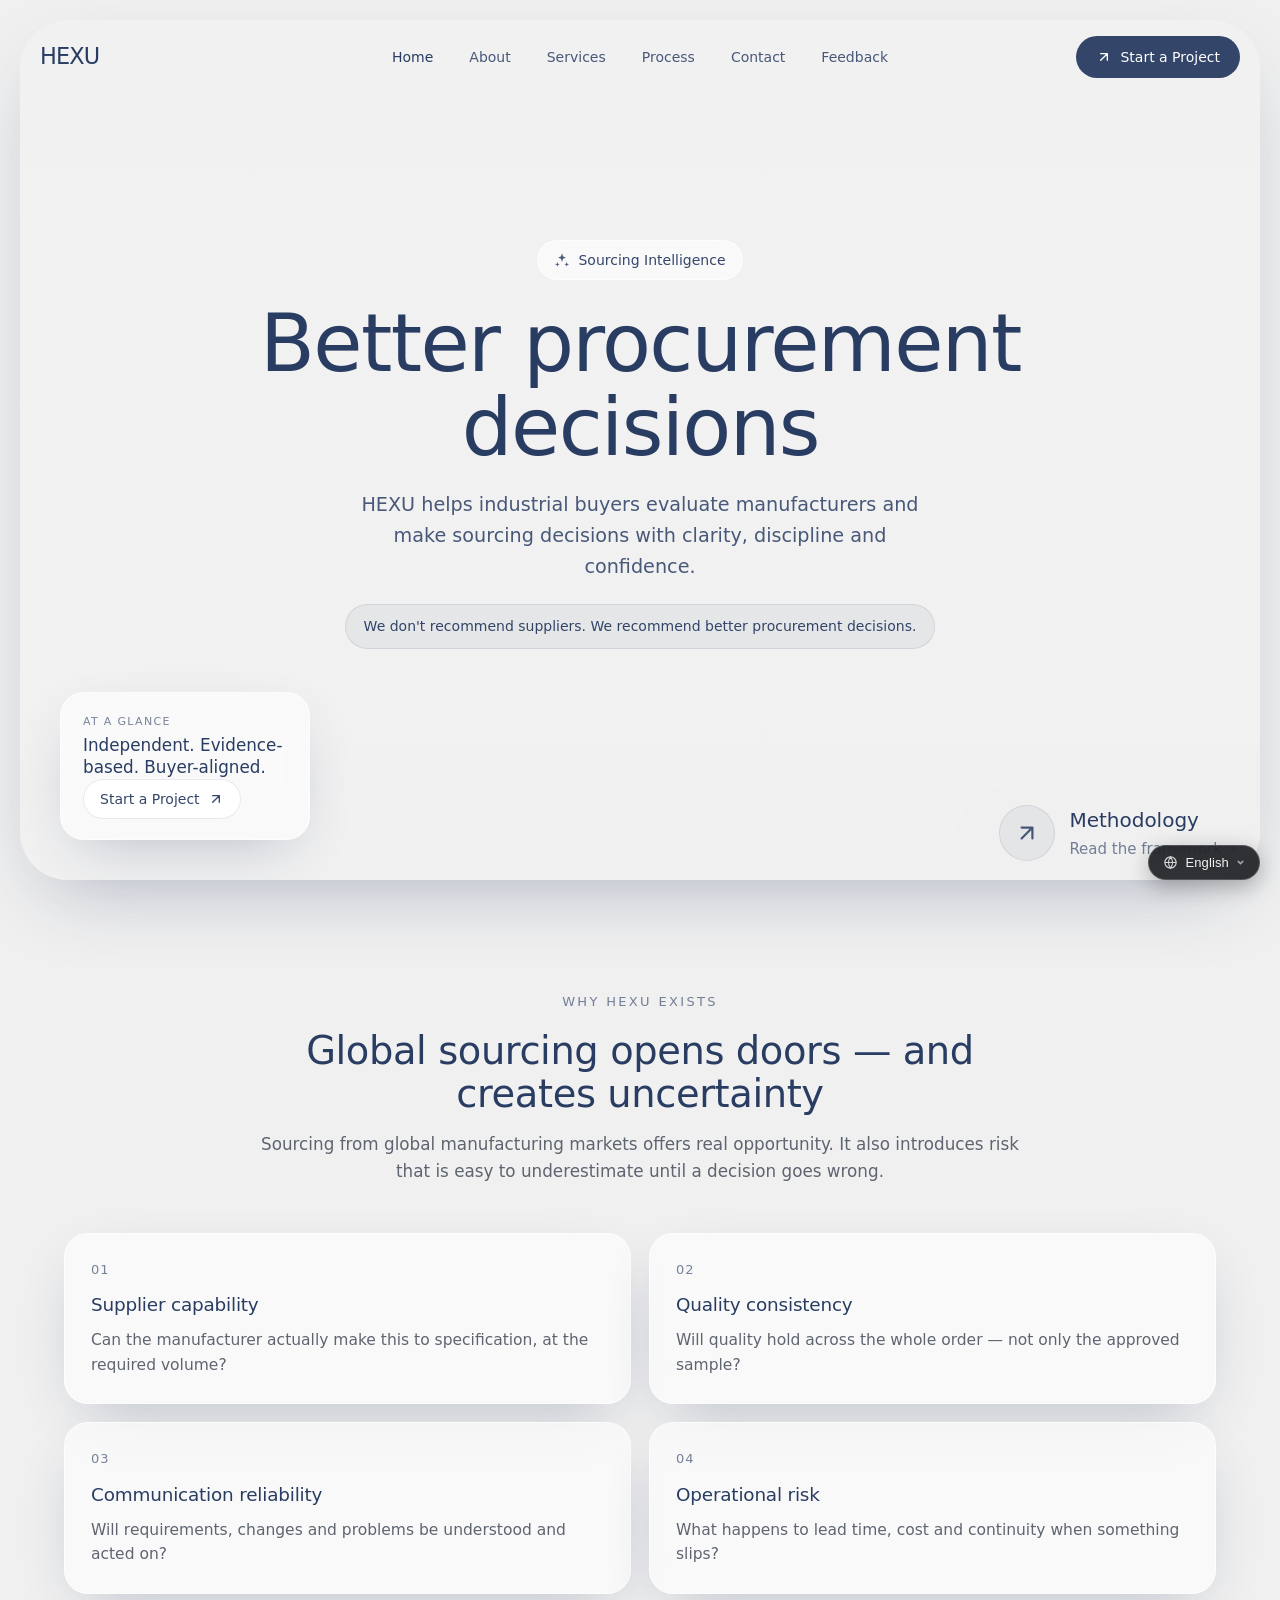
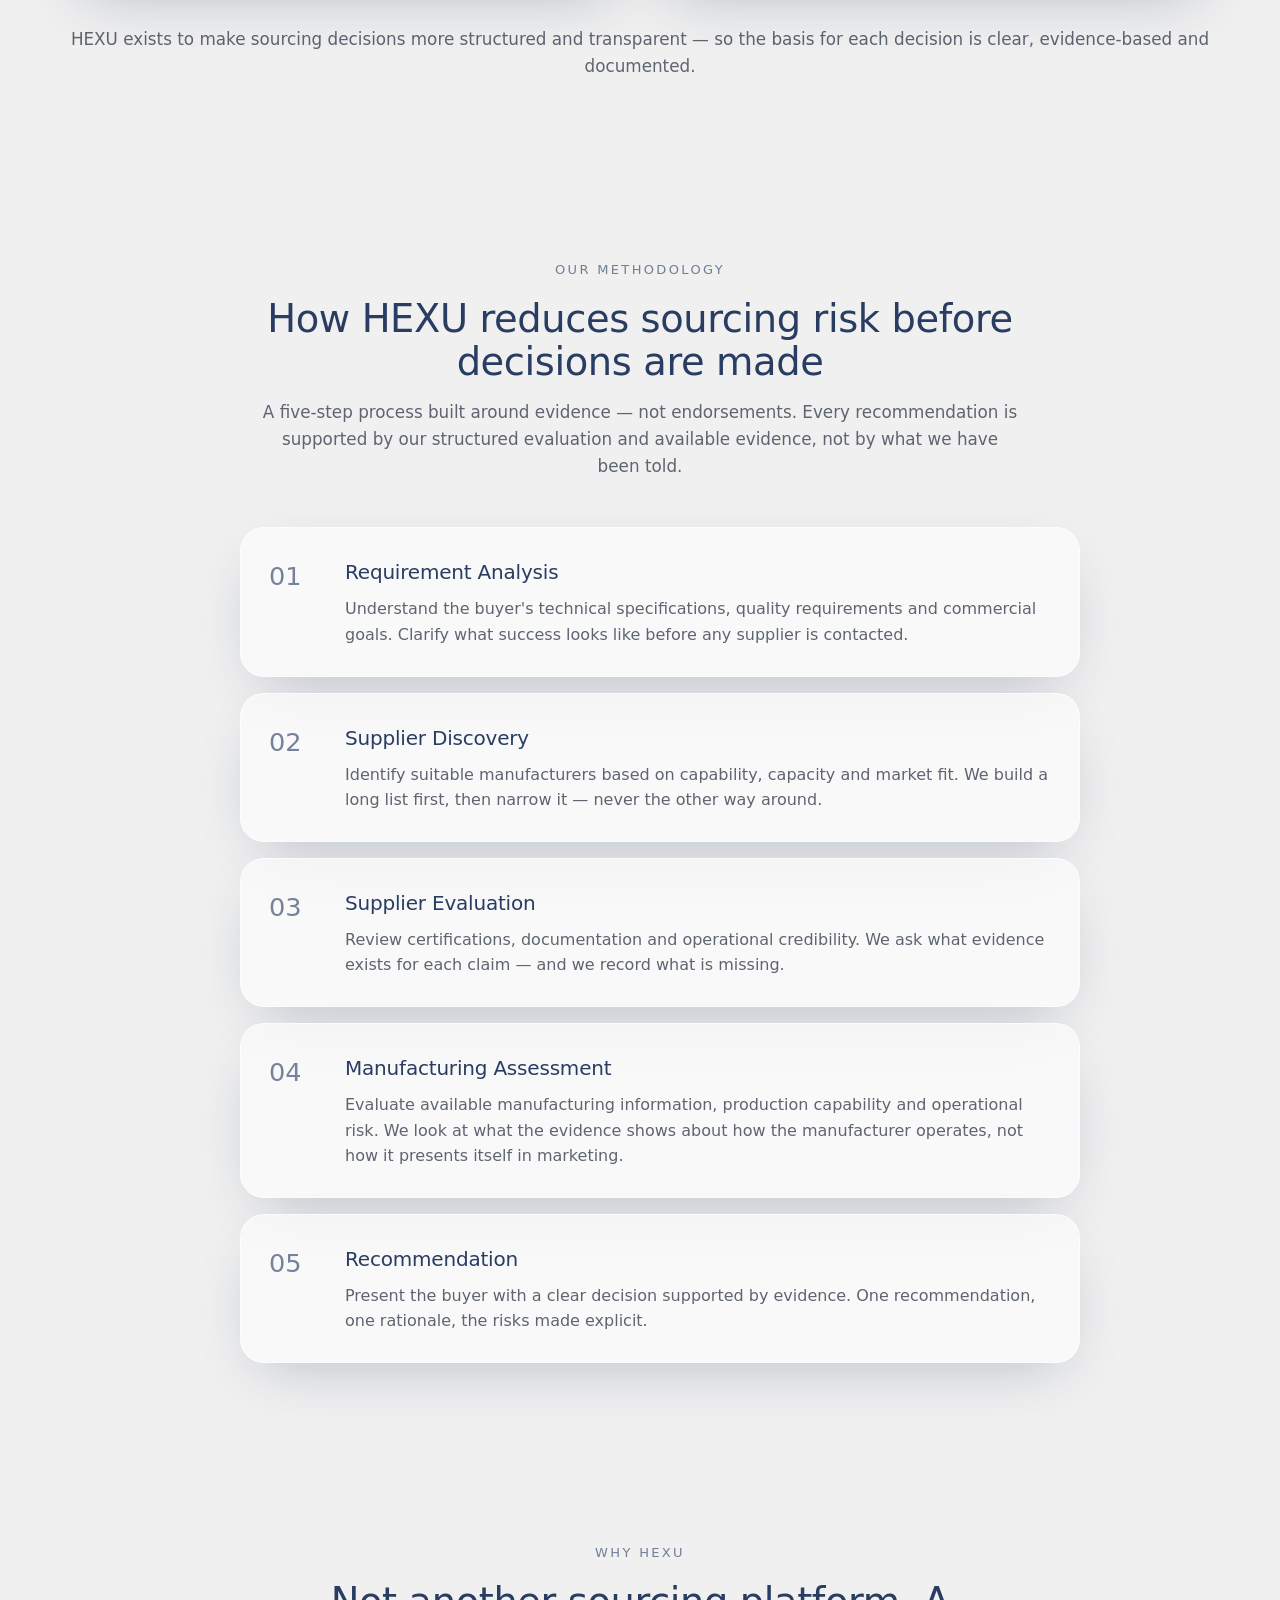
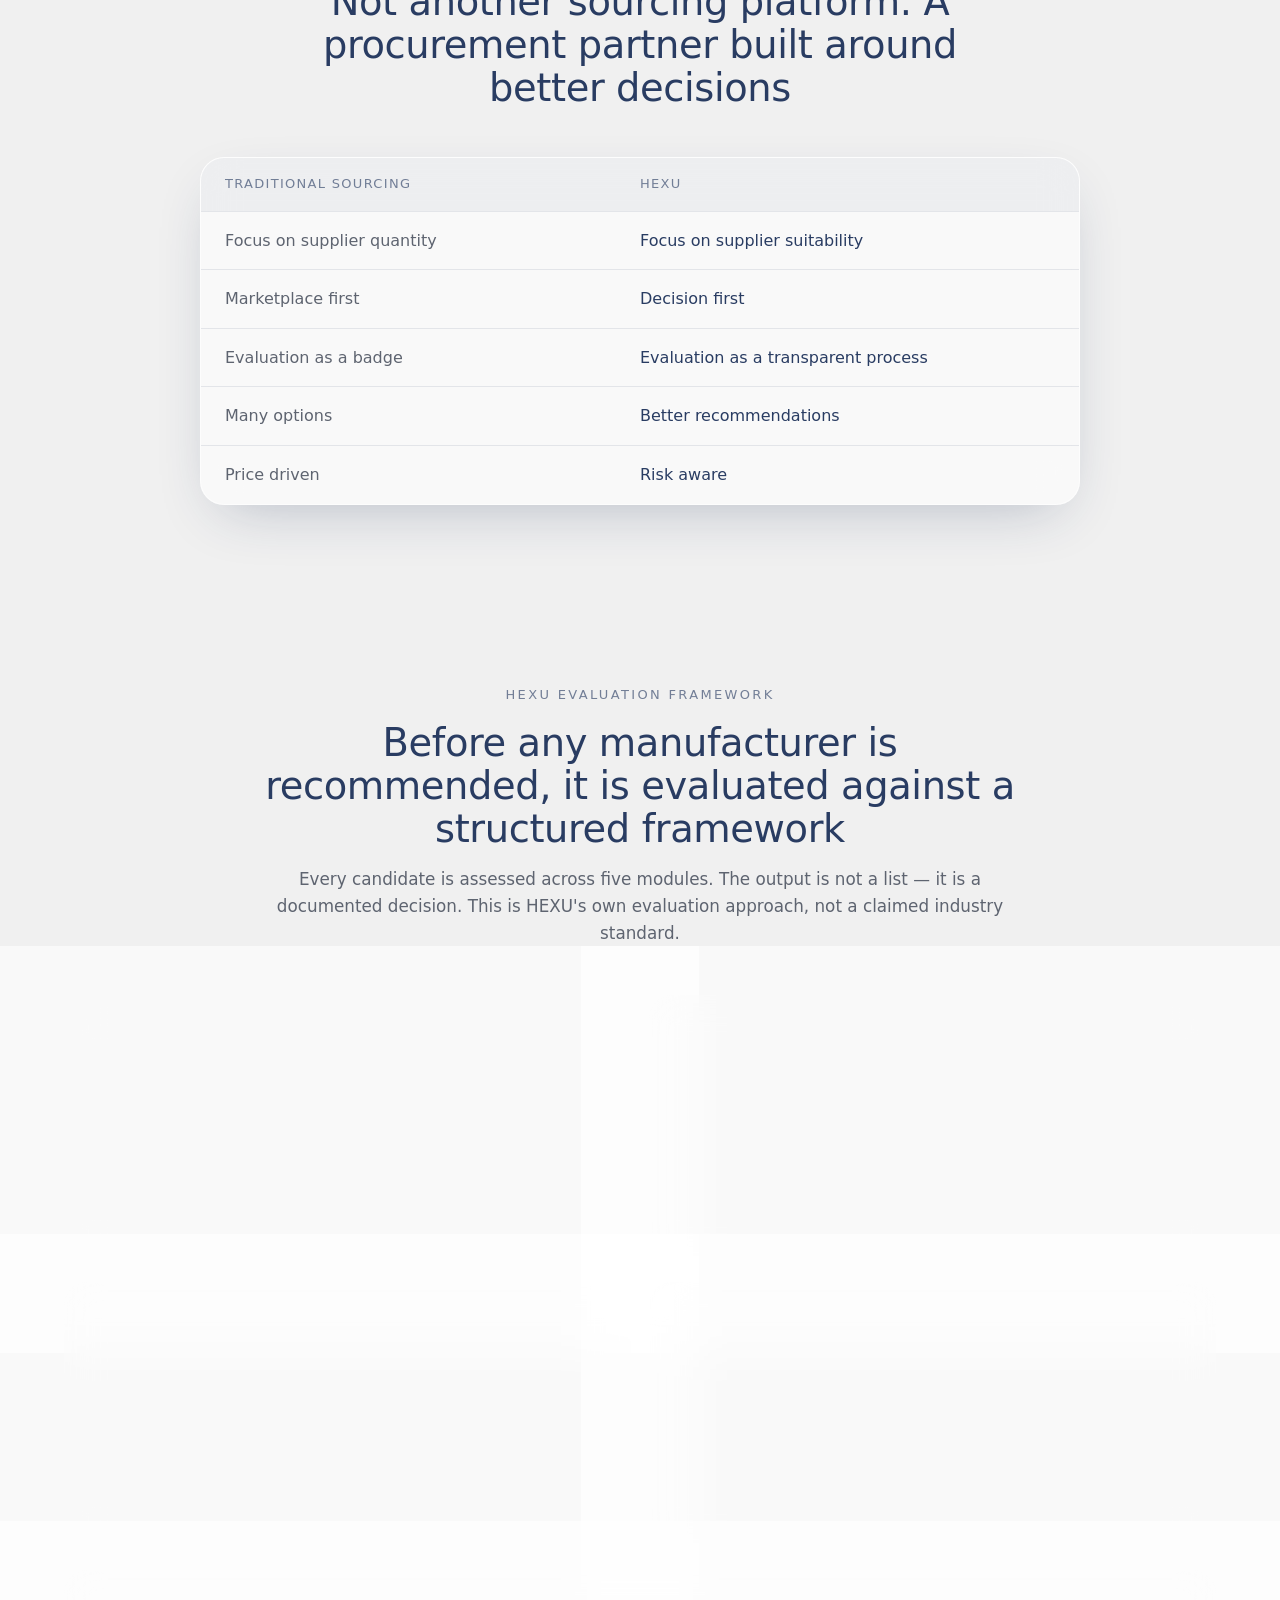
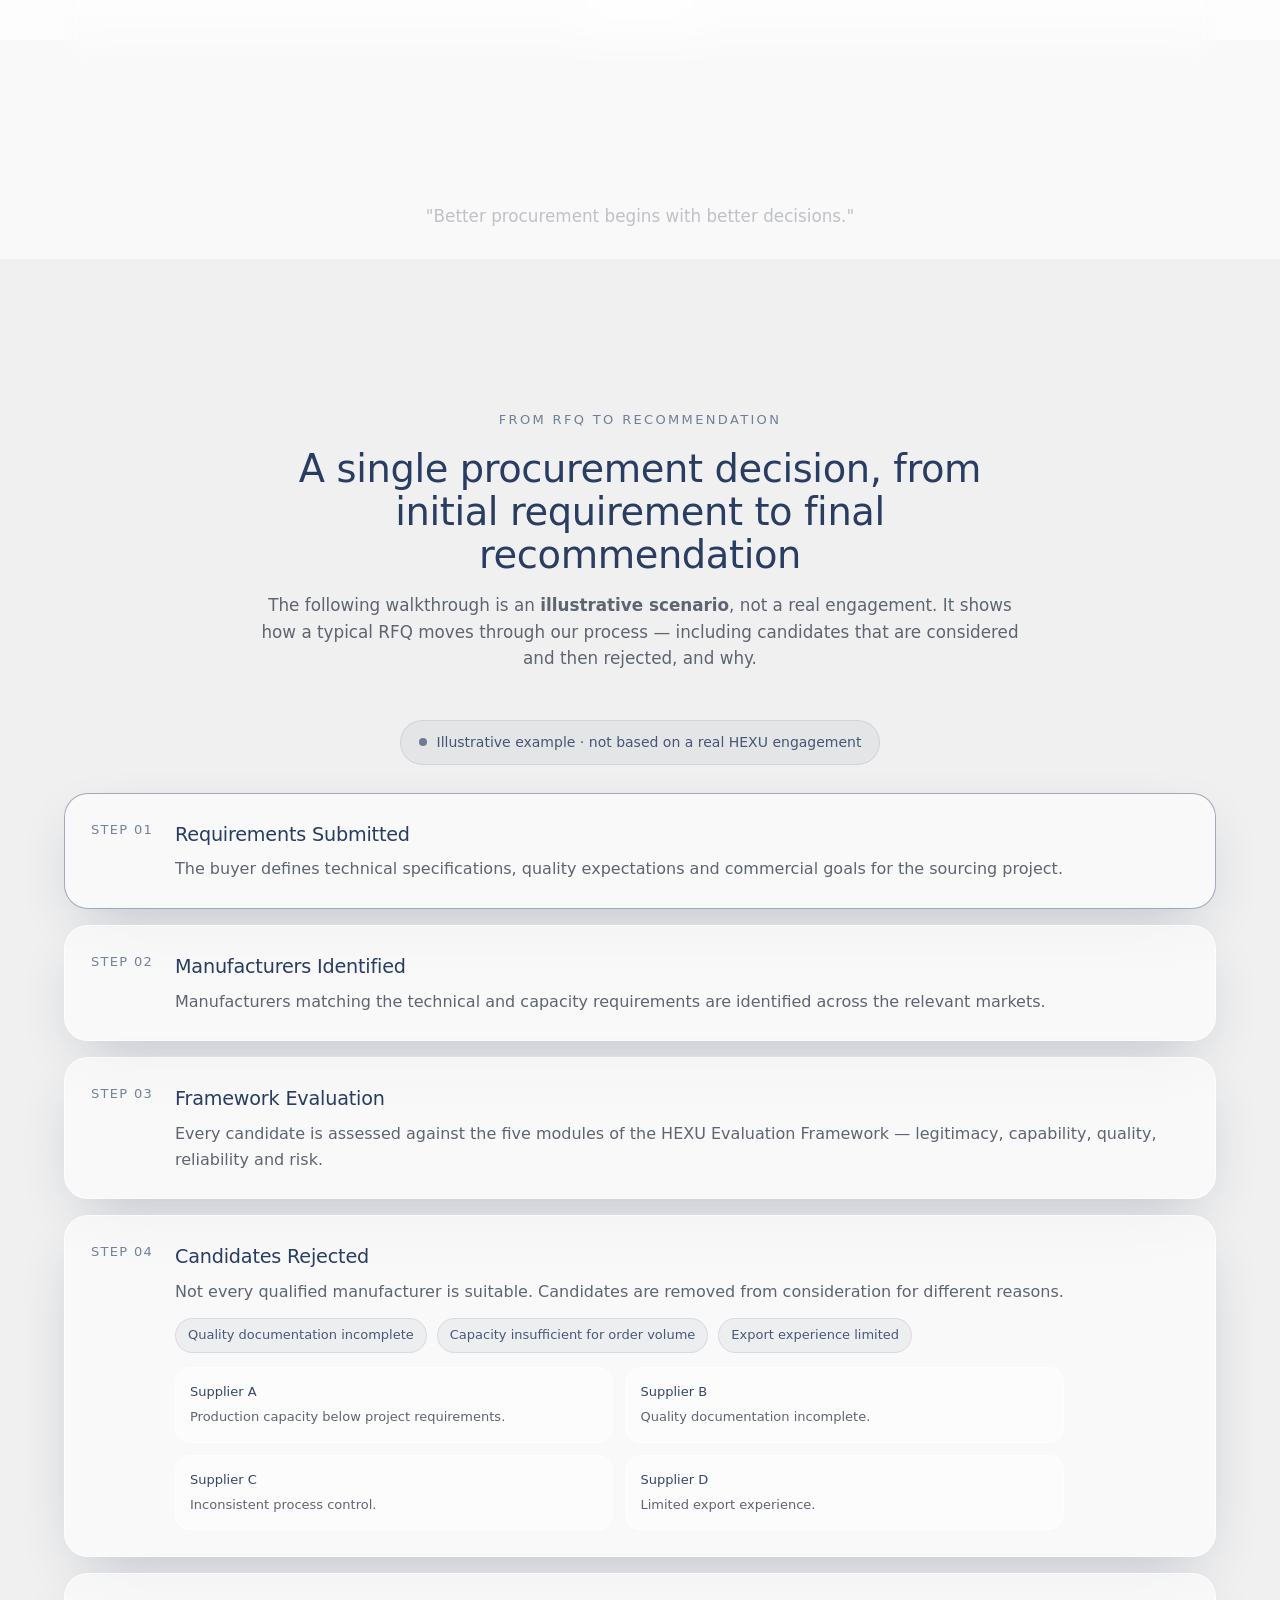
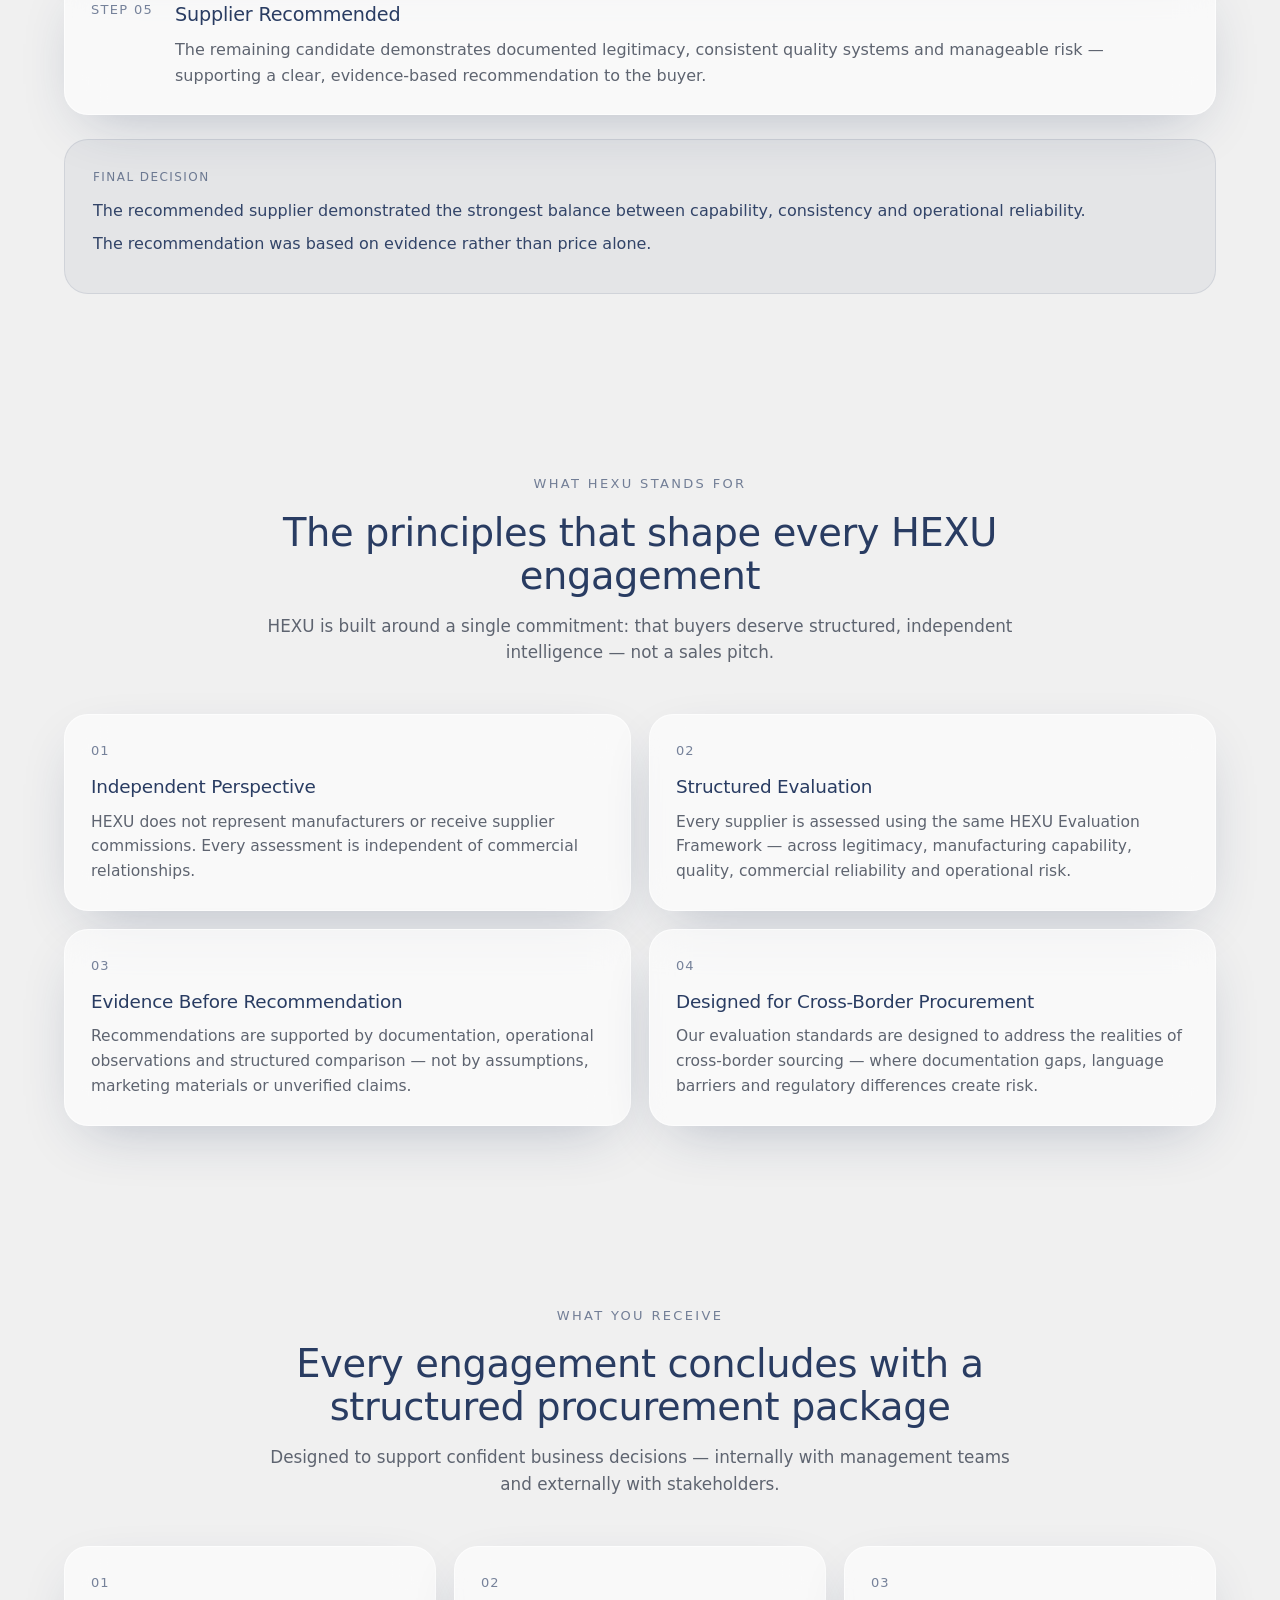
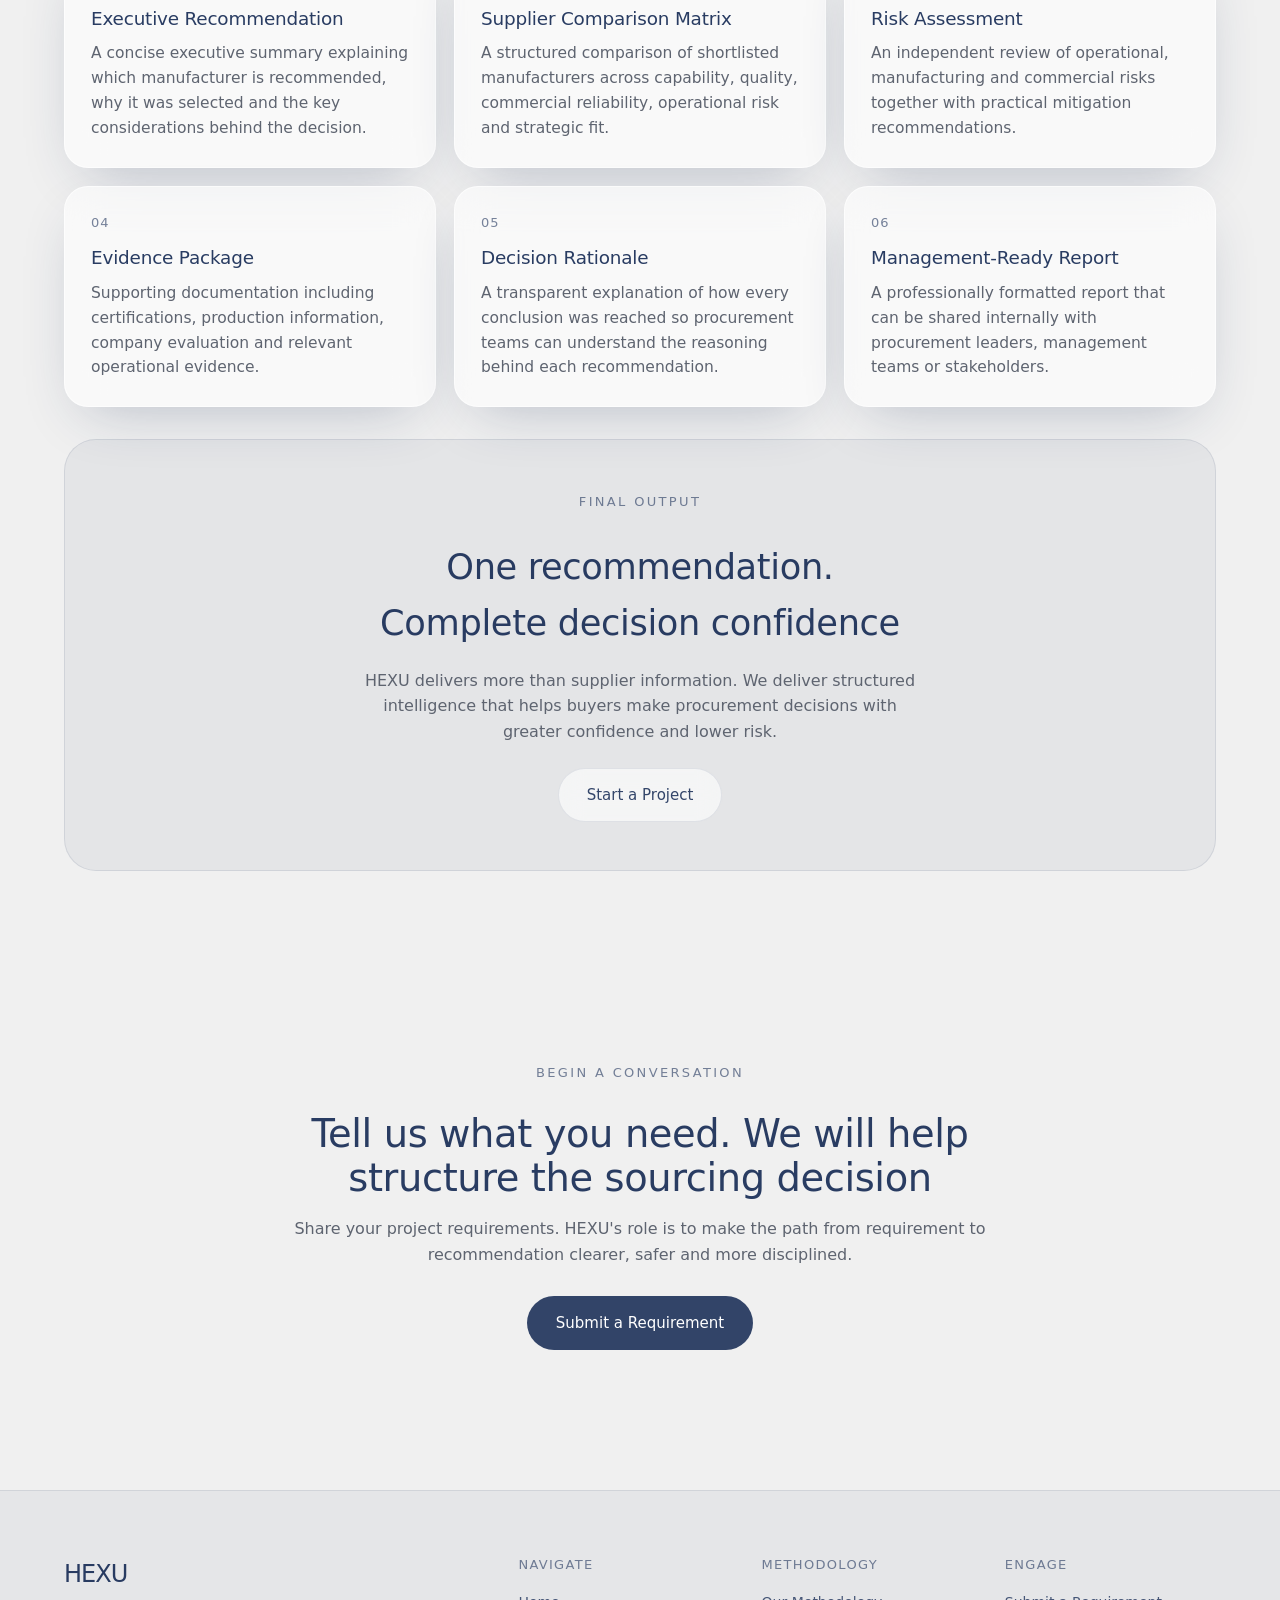
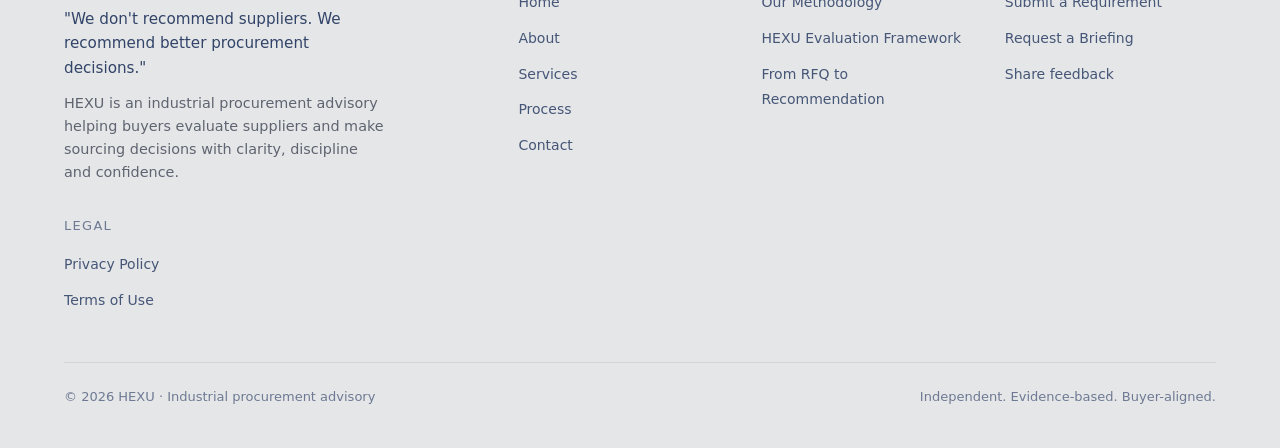
==== commit 10a75b73: "Add files via upload" ====
--- a/HEXU/index.html
+++ b/HEXU/index.html
@@ -492,5 +492,6 @@
 </footer>
 
 <script src="script.js"></script>
+<script src="i18n.js"></script>
 </body>
 </html>
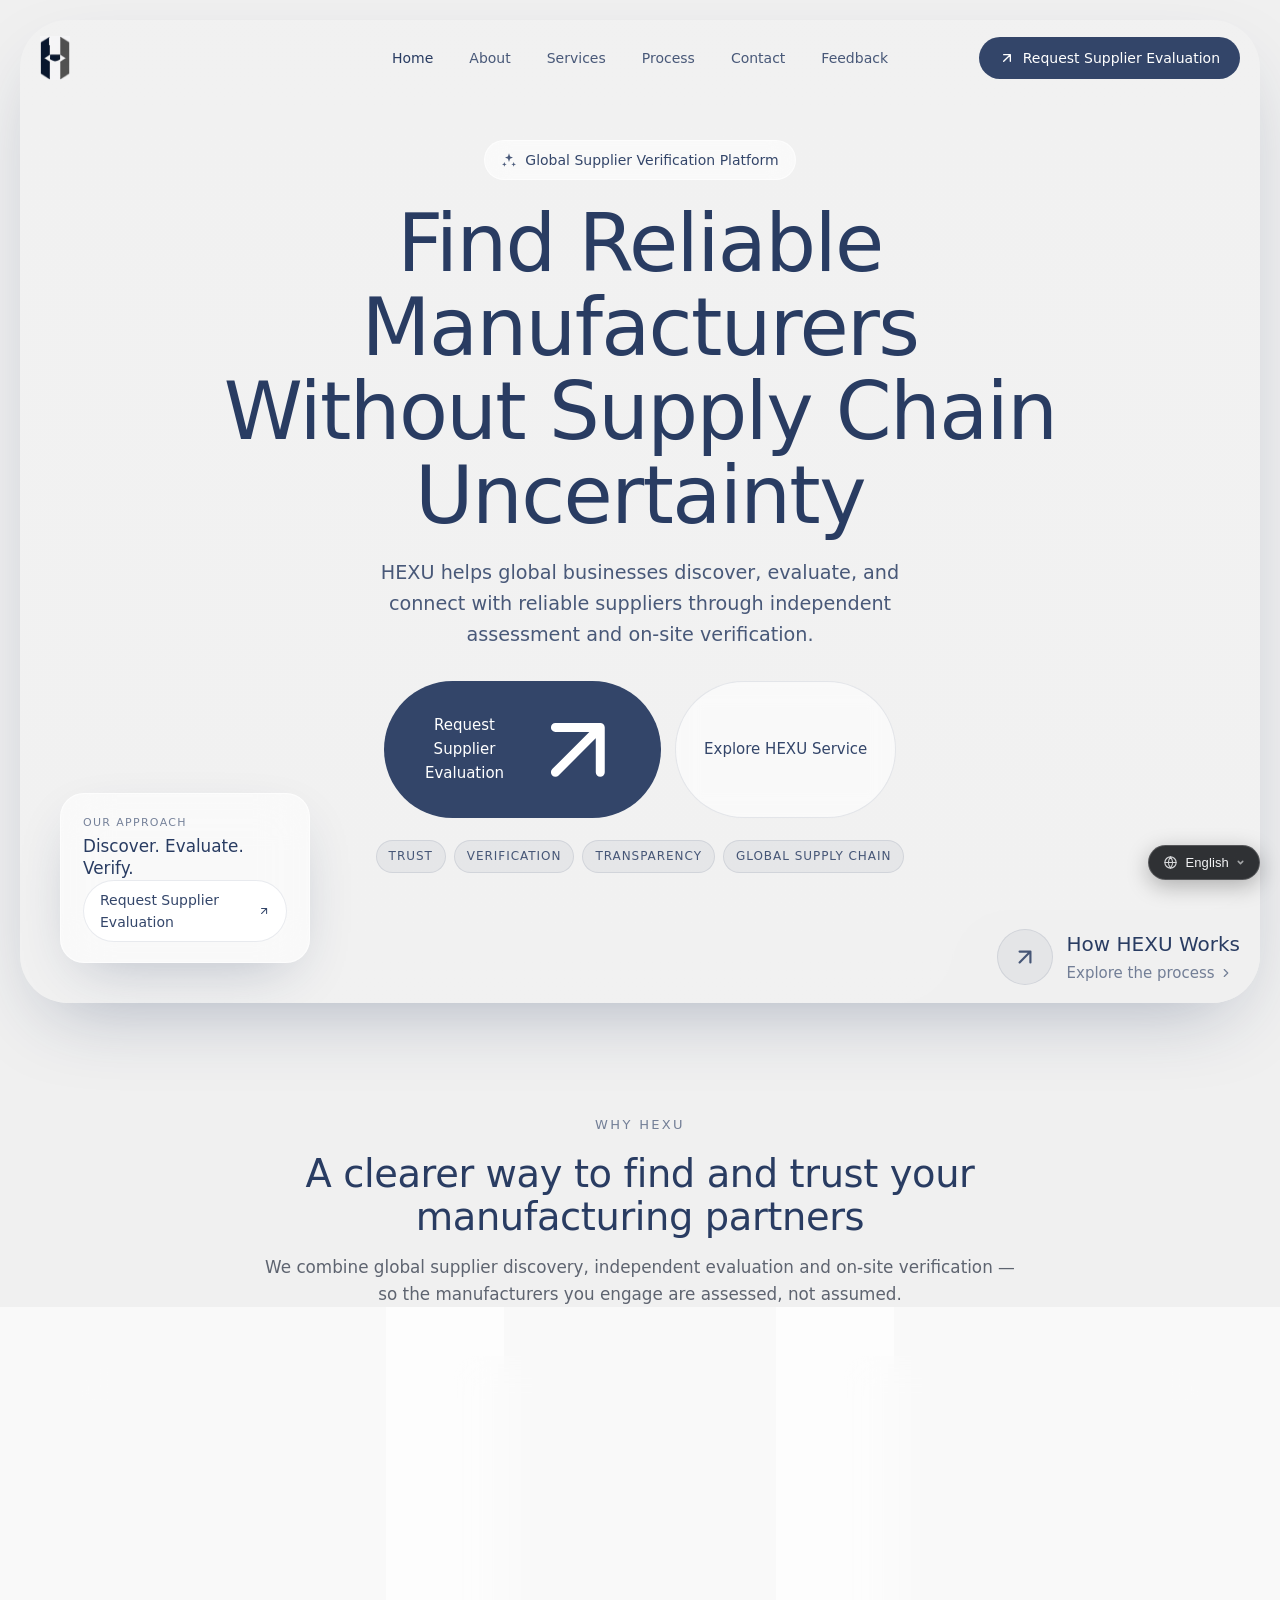
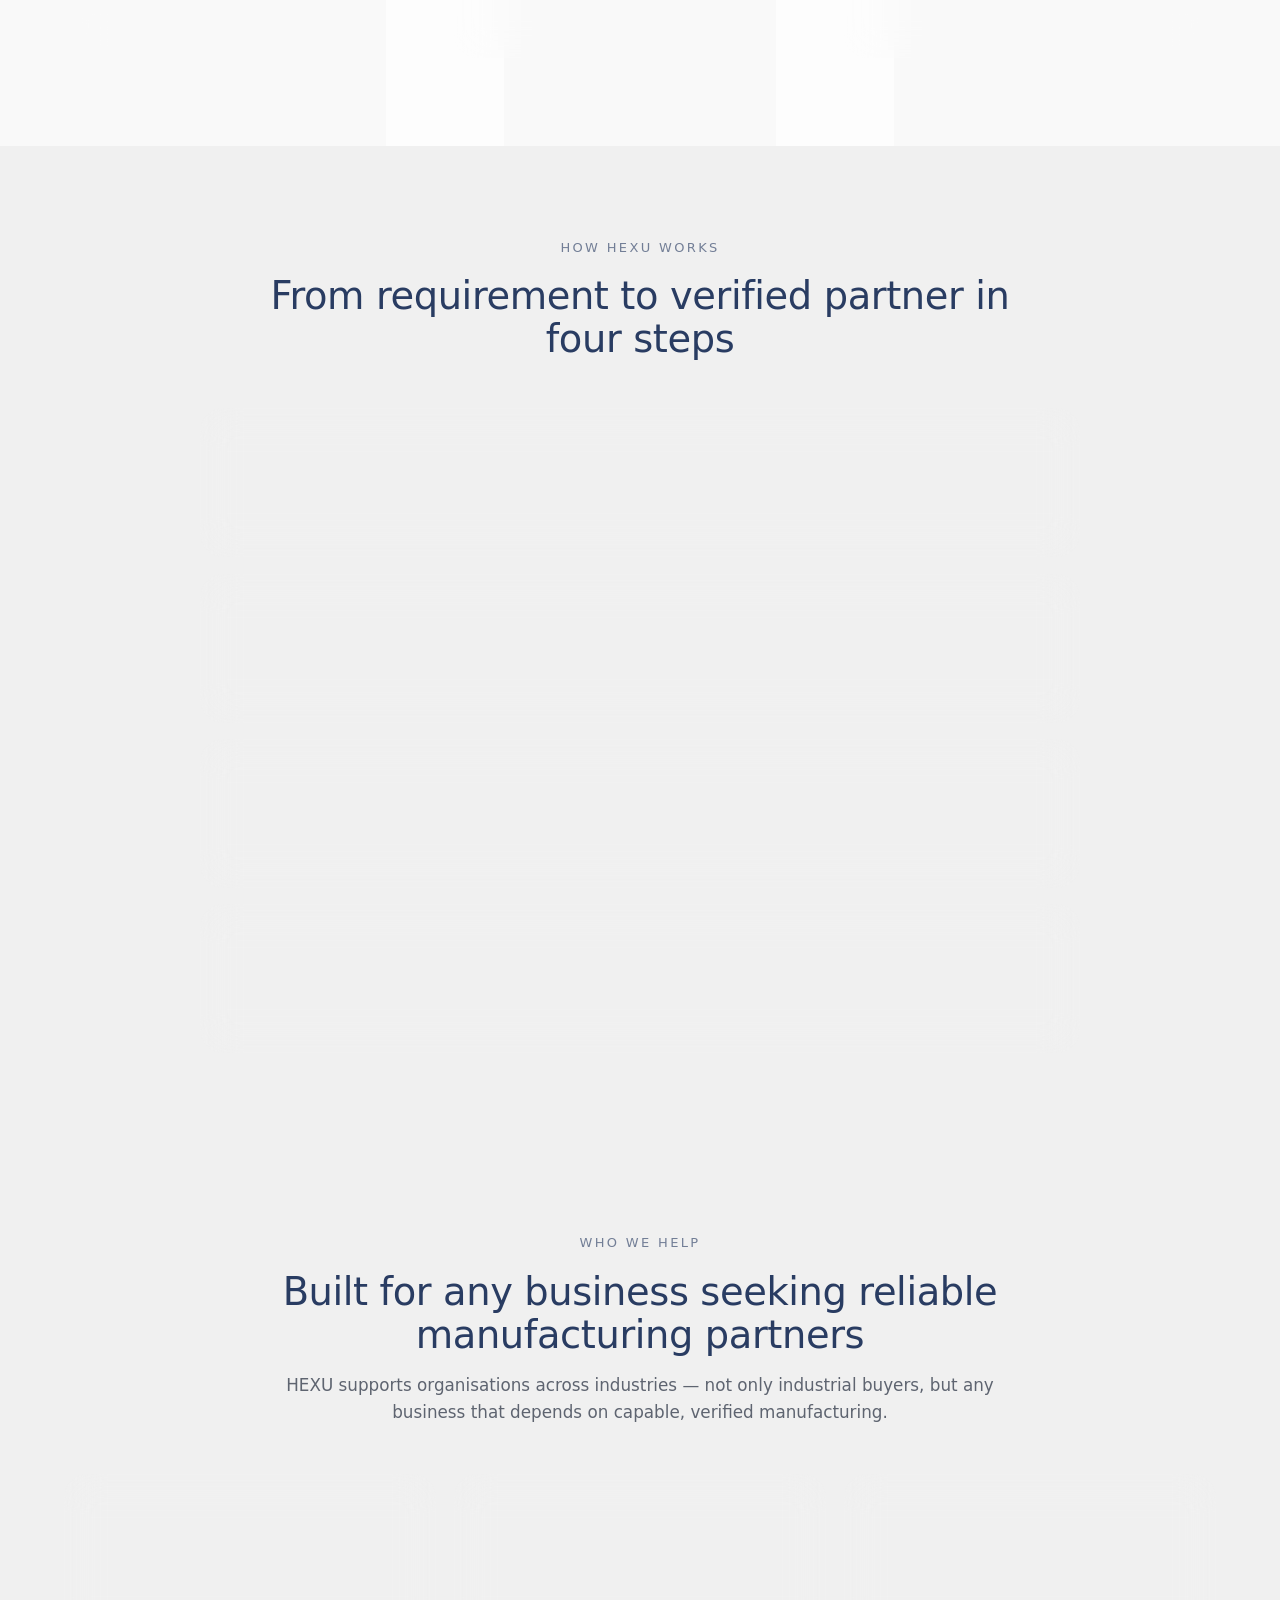
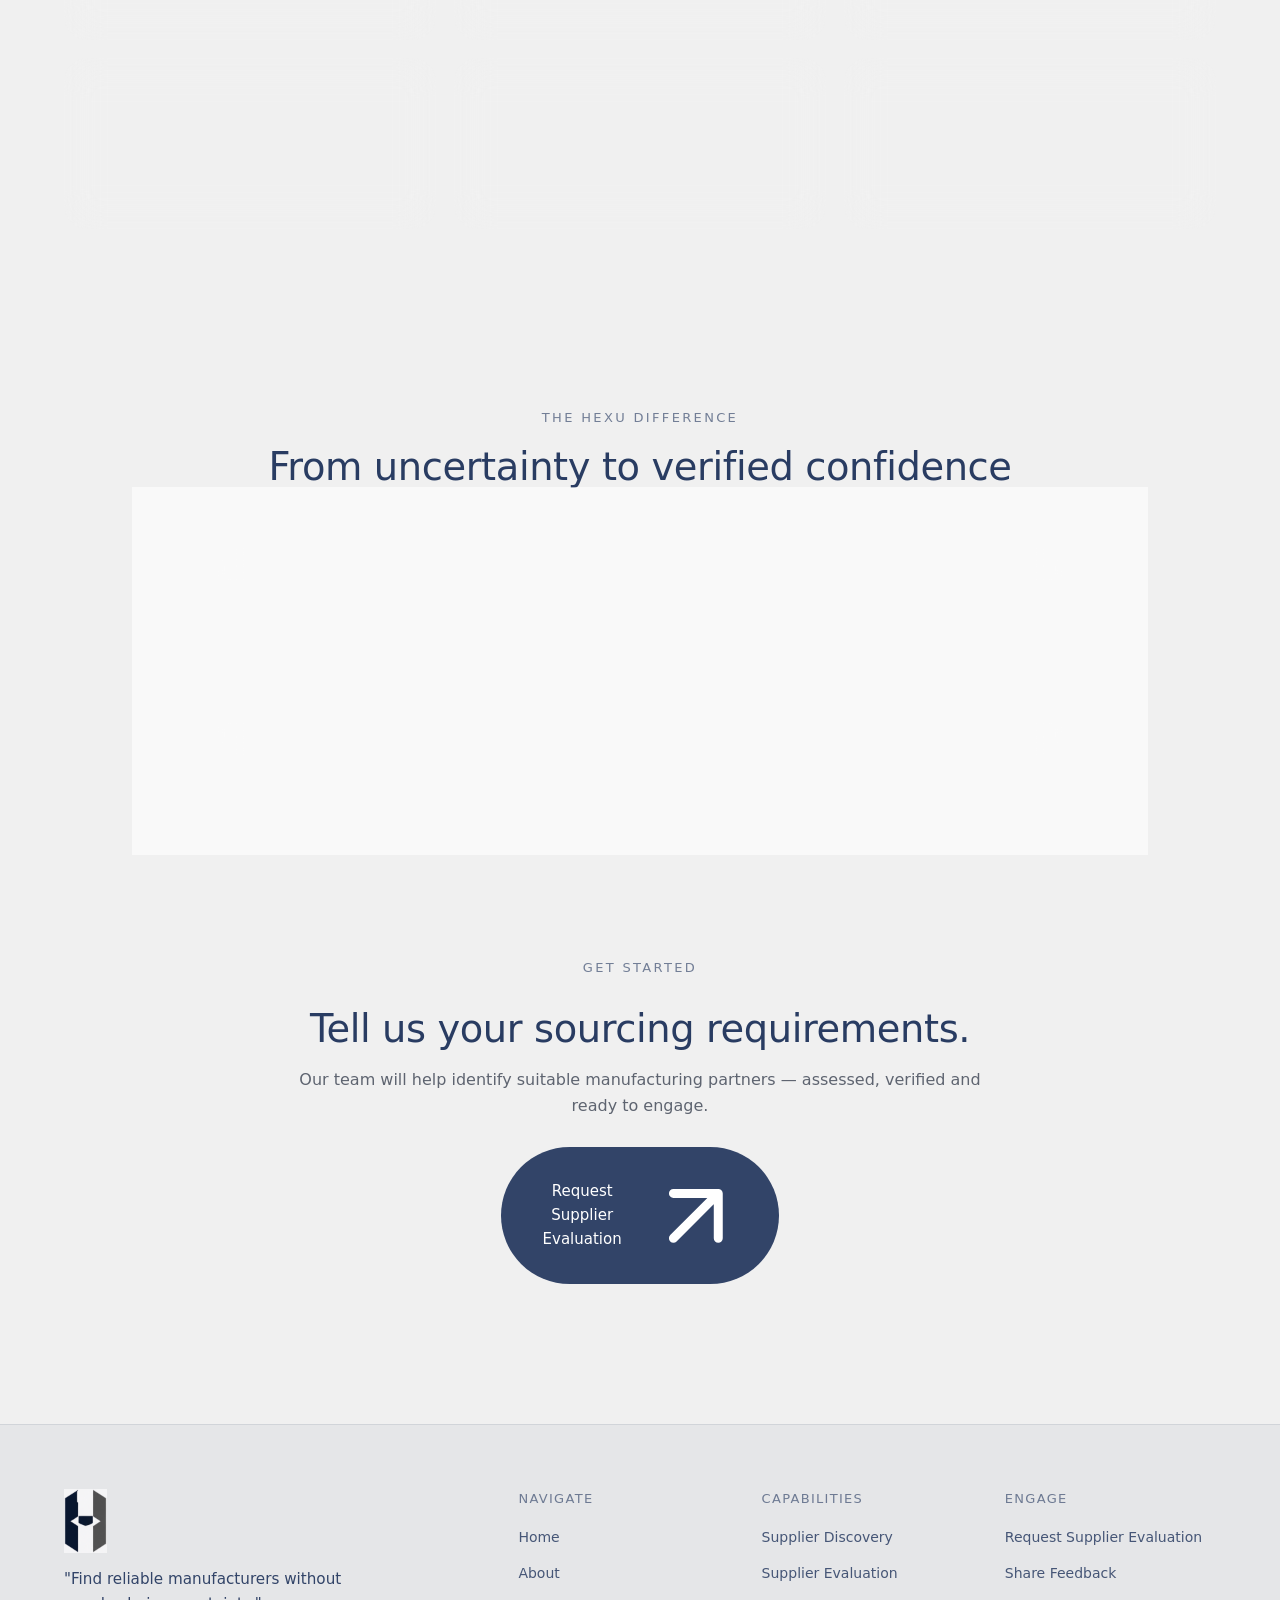
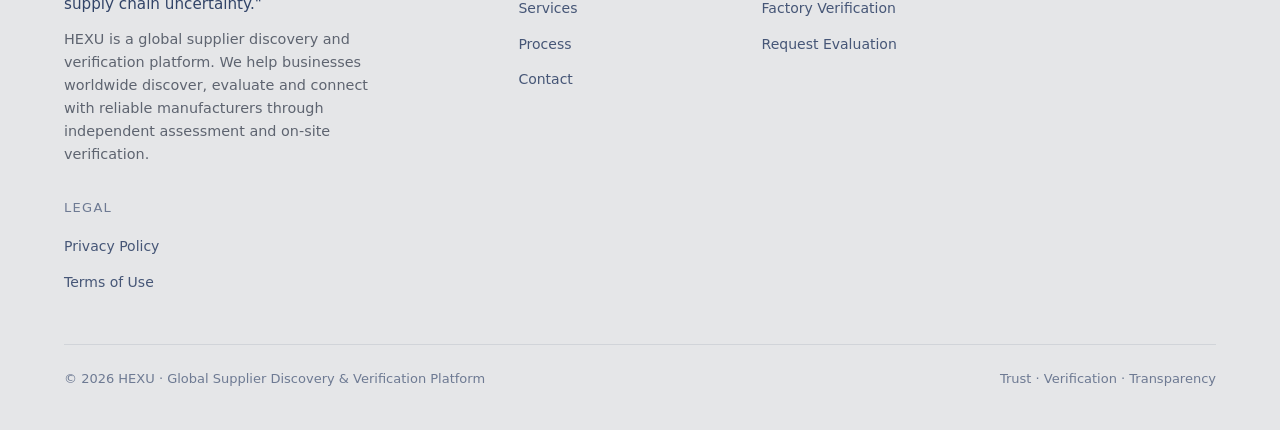
==== commit 2103aeda: "Rebrand subpages to Global Supplier Discovery & Verification Platform + add NL/FR/IT - Rewrite about" ====
--- a/HEXU/index.html
+++ b/HEXU/index.html
@@ -3,22 +3,36 @@
 <head>
   <meta charset="UTF-8" />
   <meta name="viewport" content="width=device-width, initial-scale=1" />
-  <title>HEXU — Better procurement decisions</title>
-  <meta name="description" content="HEXU is an industrial procurement advisory. We help buyers evaluate manufacturers through the HEXU Evaluation Framework and make better procurement decisions. We don't recommend suppliers — we recommend better procurement decisions." />
-  <meta property="og:title" content="HEXU — Better procurement decisions" />
-  <meta property="og:description" content="An industrial procurement advisory. We help buyers evaluate manufacturers through the HEXU Evaluation Framework and make better procurement decisions." />
+  <title>HEXU — Global Supplier Discovery & Verification Platform</title>
+  <meta name="description" content="HEXU is a global supplier discovery and verification platform. We help businesses worldwide discover, evaluate and connect with reliable manufacturers through independent assessment and on-site verification — reducing procurement risk across the global supply chain." />
+  <meta property="og:title" content="HEXU — Global Supplier Discovery & Verification Platform" />
+  <meta property="og:description" content="Find reliable manufacturers without supply chain uncertainty. Independent supplier evaluation and on-site factory verification for global businesses." />
   <meta property="og:type" content="website" />
   <meta property="og:image" content="og-image.svg" />
   <meta name="twitter:card" content="summary_large_image" />
   <link rel="icon" href="favicon.svg" type="image/svg+xml" />
-  <link rel="preconnect" href="https://fonts.googleapis.com" />
-  <link rel="preconnect" href="https://fonts.gstatic.com" crossorigin />
   <link rel="stylesheet" href="styles.css" />
+  <style>
+    /* helpers for the new 3-up / 6-up grids (rest of the site keeps styles.css) */
+    .grid-3 { display: grid; grid-template-columns: 1fr; gap: 18px; }
+    @media (min-width: 680px) { .grid-3 { grid-template-columns: repeat(3, 1fr); } }
+    .grid-6 { display: grid; grid-template-columns: 1fr; gap: 18px; }
+    @media (min-width: 560px) { .grid-6 { grid-template-columns: repeat(2, 1fr); } }
+    @media (min-width: 900px) { .grid-6 { grid-template-columns: repeat(3, 1fr); } }
+    .hero-actions { margin-top: 30px; display: flex; gap: 14px; flex-wrap: wrap; justify-content: center; }
+    .hero-keywords { margin-top: 22px; display: inline-flex; flex-wrap: wrap; gap: 8px; justify-content: center; }
+    .hero-keywords span { font-size: 12px; letter-spacing: .08em; text-transform: uppercase; color: var(--navy-800);
+      background: var(--navy-050); border: 1px solid var(--navy-100); padding: 6px 12px; border-radius: var(--r-pill); }
+    .brand-logo { display: block; height: auto; }
+    .nav-brand-logo { height: 44px; width: auto; }
+    .footer-brand-logo { height: 64px; width: auto; margin-bottom: 14px; }
+    @media (max-width: 640px) { .nav-brand-logo { height: 38px; } .footer-brand-logo { height: 56px; } }
+  </style>
 </head>
 <body>
 
 <!-- ============================================================
-     HERO (RIVR-style glassmorphism)
+     HERO (RIVR-style glassmorphism — existing design)
      ============================================================ -->
 <section class="hero">
   <div class="hero-glass">
@@ -31,7 +45,9 @@
       <!-- Nav (overlay, inside hero) -->
       <nav class="topnav topnav--overlay" id="siteHeader">
         <div class="topnav-inner">
-          <a href="index.html" class="nav-brand">HEXU</a>
+          <a href="index.html" class="nav-brand" aria-label="HEXU home">
+            <img src="assets/hexu-logo.png" alt="HEXU" class="brand-logo nav-brand-logo">
+          </a>
           <ul class="nav-menu">
             <li><a href="index.html" class="is-current">Home</a></li>
             <li><a href="about.html">About</a></li>
@@ -41,9 +57,9 @@
                 <li><a href="feedback.html">Feedback</a></li>
     </ul>
     <span class="nav-cta">
-            <a href="contact.html">
+            <a href="consultation.html">
               <svg viewBox="0 0 24 24" fill="none" stroke="currentColor" stroke-width="2" stroke-linecap="round" stroke-linejoin="round"><path d="M7 17 17 7M7 7h10v10"/></svg>
-              Start a Project
+              Request Supplier Evaluation
             </a>
           </span>
         </div>
@@ -52,19 +68,29 @@
       <div class="hero-content">
         <div class="hero-badge">
           <svg viewBox="0 0 24 24" fill="currentColor"><path d="M12 2l1.6 4.8L18 8.4l-4.4 1.6L12 15l-1.6-5L6 8.4l4.4-1.6L12 2zM5 15l.9 2.6L8.5 18.5l-2.6.9L5 22l-.9-2.6L1.5 18.5l2.6-.9L5 15zm14 0l.9 2.6L22.5 18.5l-2.6.9L19 22l-.9-2.6L15.5 18.5l2.6-.9L19 15z"/></svg>
-          <span>Sourcing Intelligence</span>
-        </div>
-        <h1 class="hero-title">Better procurement<br/>decisions</h1>
-        <p class="hero-sub">HEXU helps industrial buyers evaluate manufacturers and make sourcing decisions with clarity, discipline and confidence.</p>
-        <div class="hero-tagline">We don't recommend suppliers. We recommend better procurement decisions.</div>
-      </div>
-
-      <!-- bottom-left card (no fabricated metrics) -->
+          <span>Global Supplier Verification Platform</span>
+        </div>
+        <h1 class="hero-title">Find Reliable Manufacturers Without Supply Chain Uncertainty</h1>
+        <p class="hero-sub">HEXU helps global businesses discover, evaluate, and connect with reliable suppliers through independent assessment and on-site verification.</p>
+        <div class="hero-actions">
+          <a href="consultation.html" class="btn btn-primary">Request Supplier Evaluation
+            <svg viewBox="0 0 24 24" fill="none" stroke="currentColor" stroke-width="2" stroke-linecap="round" stroke-linejoin="round"><path d="M7 17 17 7M7 7h10v10"/></svg></a>
+          <a href="#how" class="btn btn-outline-dark">Explore HEXU Service</a>
+        </div>
+        <div class="hero-keywords">
+          <span>Trust</span>
+          <span>Verification</span>
+          <span>Transparency</span>
+          <span>Global Supply Chain</span>
+        </div>
+      </div>
+
+      <!-- bottom-left card -->
       <div class="hero-bl">
-        <div class="hero-bl-label">At a glance</div>
-        <div class="hero-bl-text">Independent. Evidence-based. Buyer-aligned.</div>
-        <a href="contact.html" class="pill-btn">
-          Start a Project
+        <div class="hero-bl-label">Our approach</div>
+        <div class="hero-bl-text">Discover. Evaluate. Verify.</div>
+        <a href="consultation.html" class="pill-btn">
+          Request Supplier Evaluation
           <svg viewBox="0 0 24 24" fill="none" stroke="currentColor" stroke-width="2" stroke-linecap="round" stroke-linejoin="round"><path d="M7 17 17 7M7 7h10v10"/></svg>
         </a>
       </div>
@@ -77,9 +103,9 @@
           <svg viewBox="0 0 24 24" fill="none" stroke="currentColor" stroke-width="2" stroke-linecap="round" stroke-linejoin="round"><path d="M7 17 17 7M7 7h10v10"/></svg>
         </div>
         <div>
-          <div class="hero-br-title">Methodology</div>
-          <a href="services.html#framework" class="hero-br-link">
-            Read the framework
+          <div class="hero-br-title">How HEXU Works</div>
+          <a href="#how" class="hero-br-link">
+            Explore the process
             <svg viewBox="0 0 24 24" fill="none" stroke="currentColor" stroke-width="2" stroke-linecap="round" stroke-linejoin="round"><path d="m9 18 6-6-6-6"/></svg>
           </a>
         </div>
@@ -89,340 +115,147 @@
 </section>
 
 <!-- ============================================================
-     WHY HEXU EXISTS
-     ============================================================ -->
-<section class="section section-why-exists">
-  <div class="container">
-    <header class="section-head reveal">
-      <span class="kicker">Why HEXU Exists</span>
-      <h2 class="section-title">Global sourcing opens doors — and creates uncertainty</h2>
-      <p class="section-lede">Sourcing from global manufacturing markets offers real opportunity. It also introduces risk that is easy to underestimate until a decision goes wrong.</p>
-    </header>
-
-    <div class="stand-grid">
-      <div class="stand-card reveal">
-        <div class="idx">01</div>
-        <h3>Supplier capability</h3>
-        <p>Can the manufacturer actually make this to specification, at the required volume?</p>
-      </div>
-      <div class="stand-card reveal">
-        <div class="idx">02</div>
-        <h3>Quality consistency</h3>
-        <p>Will quality hold across the whole order — not only the approved sample?</p>
-      </div>
-      <div class="stand-card reveal">
-        <div class="idx">03</div>
-        <h3>Communication reliability</h3>
-        <p>Will requirements, changes and problems be understood and acted on?</p>
-      </div>
-      <div class="stand-card reveal">
-        <div class="idx">04</div>
-        <h3>Operational risk</h3>
-        <p>What happens to lead time, cost and continuity when something slips?</p>
-      </div>
-    </div>
-
-    <p class="section-lede reveal" style="text-align:center; margin-top:32px;">HEXU exists to make sourcing decisions more structured and transparent — so the basis for each decision is clear, evidence-based and documented.</p>
-  </div>
-</section>
-
-<!-- ============================================================
-     OUR METHODOLOGY
-     ============================================================ -->
-<section class="section section-method" id="method">
-  <div class="container">
-    <header class="section-head reveal">
-      <span class="kicker">Our Methodology</span>
-      <h2 class="section-title">How HEXU reduces sourcing risk before decisions are made</h2>
-      <p class="section-lede">A five-step process built around evidence — not endorsements. Every recommendation is supported by our structured evaluation and available evidence, not by what we have been told.</p>
-    </header>
-
-    <ol class="steps">
-      <li class="step reveal">
-        <div class="step-num">01</div>
-        <div>
-          <h3 class="step-title">Requirement Analysis</h3>
-          <p class="step-text">Understand the buyer's technical specifications, quality requirements and commercial goals. Clarify what success looks like before any supplier is contacted.</p>
-        </div>
-      </li>
-      <li class="step reveal">
-        <div class="step-num">02</div>
-        <div>
-          <h3 class="step-title">Supplier Discovery</h3>
-          <p class="step-text">Identify suitable manufacturers based on capability, capacity and market fit. We build a long list first, then narrow it — never the other way around.</p>
-        </div>
-      </li>
-      <li class="step reveal">
-        <div class="step-num">03</div>
-        <div>
-          <h3 class="step-title">Supplier Evaluation</h3>
-          <p class="step-text">Review certifications, documentation and operational credibility. We ask what evidence exists for each claim — and we record what is missing.</p>
-        </div>
-      </li>
-      <li class="step reveal">
-        <div class="step-num">04</div>
-        <div>
-          <h3 class="step-title">Manufacturing Assessment</h3>
-          <p class="step-text">Evaluate available manufacturing information, production capability and operational risk. We look at what the evidence shows about how the manufacturer operates, not how it presents itself in marketing.</p>
-        </div>
-      </li>
-      <li class="step reveal">
-        <div class="step-num">05</div>
-        <div>
-          <h3 class="step-title">Recommendation</h3>
-          <p class="step-text">Present the buyer with a clear decision supported by evidence. One recommendation, one rationale, the risks made explicit.</p>
-        </div>
-      </li>
-    </ol>
-  </div>
-</section>
-
-<!-- ============================================================
-     WHY HEXU (positioning)
-     ============================================================ -->
-<section class="section section-why">
+     WHY HEXU
+     ============================================================ -->
+<section class="section">
   <div class="container">
     <header class="section-head reveal">
       <span class="kicker">Why HEXU</span>
-      <h2 class="section-title">Not another sourcing platform. A procurement partner built around better decisions</h2>
+      <h2 class="section-title">A clearer way to find and trust your manufacturing partners</h2>
+      <p class="section-lede">We combine global supplier discovery, independent evaluation and on-site verification — so the manufacturers you engage are assessed, not assumed.</p>
+    </header>
+
+    <div class="grid-3">
+      <div class="stand-card reveal">
+        <div class="idx">01</div>
+        <h3>Global Supplier Discovery</h3>
+        <p>We help businesses find manufacturers that match their specific requirements — beyond the usual marketplaces and directories.</p>
+      </div>
+      <div class="stand-card reveal">
+        <div class="idx">02</div>
+        <h3>Independent Supplier Evaluation</h3>
+        <p>We screen suppliers through document review, communication, capability analysis and risk assessment — not sales pitches.</p>
+      </div>
+      <div class="stand-card reveal">
+        <div class="idx">03</div>
+        <h3>On-site Factory Verification</h3>
+        <p>We verify production capacity, quality systems and actual operations where it matters most — on the factory floor.</p>
+        <div class="step-example">Our advantage: we can visit factories on the ground to confirm capability, quality systems and real conditions.</div>
+      </div>
+    </div>
+  </div>
+</section>
+
+<!-- ============================================================
+     HOW HEXU WORKS
+     ============================================================ -->
+<section class="section" id="how">
+  <div class="container">
+    <header class="section-head reveal">
+      <span class="kicker">How HEXU Works</span>
+      <h2 class="section-title">From requirement to verified partner in four steps</h2>
+    </header>
+
+    <div class="steps">
+      <div class="step reveal">
+        <div class="step-num">01</div>
+        <div>
+          <h3 class="step-title">Understand Your Procurement Needs</h3>
+          <p class="step-text">We start by clarifying your specifications, volumes, quality expectations and commercial goals.</p>
+        </div>
+      </div>
+      <div class="step reveal">
+        <div class="step-num">02</div>
+        <div>
+          <h3 class="step-title">Identify Suitable Manufacturers</h3>
+          <p class="step-text">We map the manufacturer landscape and build a focused shortlist that fits your requirements.</p>
+        </div>
+      </div>
+      <div class="step reveal">
+        <div class="step-num">03</div>
+        <div>
+          <h3 class="step-title">Evaluate Supplier Capability</h3>
+          <p class="step-text">We assess legitimacy, production capability, quality systems and risk through documented review.</p>
+        </div>
+      </div>
+      <div class="step reveal">
+        <div class="step-num">04</div>
+        <div>
+          <h3 class="step-title">Connect Businesses With Verified Partners</h3>
+          <p class="step-text">We introduce you only to manufacturers that have passed evaluation — with the evidence to back it.</p>
+        </div>
+      </div>
+    </div>
+  </div>
+</section>
+
+<!-- ============================================================
+     WHO WE HELP
+     ============================================================ -->
+<section class="section">
+  <div class="container">
+    <header class="section-head reveal">
+      <span class="kicker">Who We Help</span>
+      <h2 class="section-title">Built for any business seeking reliable manufacturing partners</h2>
+      <p class="section-lede">HEXU supports organisations across industries — not only industrial buyers, but any business that depends on capable, verified manufacturing.</p>
+    </header>
+
+    <div class="grid-6">
+      <div class="stand-card reveal">
+        <h3>Industrial Distributors</h3>
+        <p>Source verified manufacturers to strengthen and de-risk your product range.</p>
+      </div>
+      <div class="stand-card reveal">
+        <h3>Importers</h3>
+        <p>Reduce risk when bringing products into new and existing markets.</p>
+      </div>
+      <div class="stand-card reveal">
+        <h3>OEM Companies</h3>
+        <p>Validate production partners before you commit capacity and tooling.</p>
+      </div>
+      <div class="stand-card reveal">
+        <h3>Retail Brands</h3>
+        <p>Protect your brand with audited, capable and accountable suppliers.</p>
+      </div>
+      <div class="stand-card reveal">
+        <h3>Engineering Companies</h3>
+        <p>Match technical specifications to real, demonstrable manufacturing capability.</p>
+      </div>
+      <div class="stand-card reveal">
+        <h3>Businesses Looking For Manufacturing Partners</h3>
+        <p>Find the right factory fit without the uncertainty of an open search.</p>
+      </div>
+    </div>
+  </div>
+</section>
+
+<!-- ============================================================
+     THE HEXU DIFFERENCE (core value comparison)
+     ============================================================ -->
+<section class="section">
+  <div class="container">
+    <header class="section-head reveal">
+      <span class="kicker">The HEXU Difference</span>
+      <h2 class="section-title">From uncertainty to verified confidence</h2>
     </header>
 
     <div class="compare reveal">
       <div class="compare-head">
-        <div>Traditional Sourcing</div>
+        <div>Traditional Procurement</div>
         <div>HEXU</div>
       </div>
       <div class="compare-row">
-        <div class="compare-cell">Focus on supplier quantity</div>
-        <div class="compare-cell is-hexu">Focus on supplier suitability</div>
+        <div class="compare-cell">Too many suppliers.</div>
+        <div class="compare-cell is-hexu">Verified suppliers.</div>
       </div>
       <div class="compare-row">
-        <div class="compare-cell">Marketplace first</div>
-        <div class="compare-cell is-hexu">Decision first</div>
+        <div class="compare-cell">Uncertain quality.</div>
+        <div class="compare-cell is-hexu">Transparent information.</div>
       </div>
       <div class="compare-row">
-        <div class="compare-cell">Evaluation as a badge</div>
-        <div class="compare-cell is-hexu">Evaluation as a transparent process</div>
-      </div>
-      <div class="compare-row">
-        <div class="compare-cell">Many options</div>
-        <div class="compare-cell is-hexu">Better recommendations</div>
-      </div>
-      <div class="compare-row">
-        <div class="compare-cell">Price driven</div>
-        <div class="compare-cell is-hexu">Risk aware</div>
-      </div>
-    </div>
-  </div>
-</section>
-
-<!-- ============================================================
-     HEXU EVALUATION FRAMEWORK
-     ============================================================ -->
-<section class="section section-framework" id="framework">
-  <div class="container">
-    <header class="section-head reveal">
-      <span class="kicker">HEXU Evaluation Framework</span>
-      <h2 class="section-title">Before any manufacturer is recommended, it is evaluated against a structured framework</h2>
-      <p class="section-lede">Every candidate is assessed across five modules. The output is not a list — it is a documented decision. This is HEXU's own evaluation approach, not a claimed industry standard.</p>
-    </header>
-
-    <div class="framework-grid">
-      <div class="framework-card reveal">
-        <div class="idx">01</div>
-        <h3>Business Legitimacy</h3>
-        <p class="framework-d">Confirms the manufacturer is a legitimate, transparent legal entity.</p>
-        <ul class="framework-list compact">
-          <li>Corporate identity</li>
-          <li>Registration validation</li>
-          <li>Ownership transparency</li>
-        </ul>
-      </div>
-
-      <div class="framework-card reveal">
-        <div class="idx">02</div>
-        <h3>Manufacturing Capability</h3>
-        <p class="framework-d">Assesses whether production capability matches the scale of the order.</p>
-        <ul class="framework-list compact">
-          <li>Production process</li>
-          <li>Equipment maturity</li>
-          <li>Capacity assessment</li>
-        </ul>
-      </div>
-
-      <div class="framework-card reveal">
-        <div class="idx">03</div>
-        <h3>Quality Assurance</h3>
-        <p class="framework-d">Reviews how consistently quality is controlled and documented.</p>
-        <ul class="framework-list compact">
-          <li>Quality management</li>
-          <li>Inspection workflow</li>
-          <li>Compliance records</li>
-        </ul>
-      </div>
-
-      <div class="framework-card reveal">
-        <div class="idx">04</div>
-        <h3>Commercial Reliability</h3>
-        <p class="framework-d">Evaluates how dependable the manufacturer is as a trading partner.</p>
-        <ul class="framework-list compact">
-          <li>Export experience</li>
-          <li>Delivery consistency</li>
-          <li>Communication responsiveness</li>
-        </ul>
-      </div>
-
-      <div class="framework-card is-wide reveal">
-        <div class="idx">05</div>
-        <h3>Decision Assessment</h3>
-        <p class="framework-d">Weighs opportunity against risk to form a clear final recommendation.</p>
-        <ul class="framework-list">
-          <li>Opportunity</li>
-          <li>Risk</li>
-          <li>Final recommendation</li>
-        </ul>
-      </div>
-    </div>
-
-    <p class="section-lede reveal" style="text-align:center; margin-top:32px;">"Better procurement begins with better decisions."</p>
-  </div>
-</section>
-
-<!-- ============================================================
-     FROM RFQ TO RECOMMENDATION (illustrative example)
-     ============================================================ -->
-<section class="section section-rfq" id="rfq">
-  <div class="container">
-    <header class="section-head reveal">
-      <span class="kicker">From RFQ to Recommendation</span>
-      <h2 class="section-title">A single procurement decision, from initial requirement to final recommendation</h2>
-      <p class="section-lede">The following walkthrough is an <strong>illustrative scenario</strong>, not a real engagement. It shows how a typical RFQ moves through our process — including candidates that are considered and then rejected, and why.</p>
-    </header>
-
-    <div style="text-align:center;" class="reveal">
-      <span class="illustrative-banner"><span class="dot"></span>Illustrative example · not based on a real HEXU engagement</span>
-    </div>
-
-    <div class="rfq-step is-active reveal">
-      <div class="rfq-step-label">Step 01</div>
-      <div>
-        <h3 class="rfq-step-title">Requirements Submitted</h3>
-        <p class="rfq-step-text">The buyer defines technical specifications, quality expectations and commercial goals for the sourcing project.</p>
-      </div>
-    </div>
-
-    <div class="rfq-step reveal">
-      <div class="rfq-step-label">Step 02</div>
-      <div>
-        <h3 class="rfq-step-title">Manufacturers Identified</h3>
-        <p class="rfq-step-text">Manufacturers matching the technical and capacity requirements are identified across the relevant markets.</p>
-      </div>
-    </div>
-
-    <div class="rfq-step reveal">
-      <div class="rfq-step-label">Step 03</div>
-      <div>
-        <h3 class="rfq-step-title">Framework Evaluation</h3>
-        <p class="rfq-step-text">Every candidate is assessed against the five modules of the HEXU Evaluation Framework — legitimacy, capability, quality, reliability and risk.</p>
-      </div>
-    </div>
-
-    <div class="rfq-step reveal">
-      <div class="rfq-step-label">Step 04</div>
-      <div>
-        <h3 class="rfq-step-title">Candidates Rejected</h3>
-        <p class="rfq-step-text">Not every qualified manufacturer is suitable. Candidates are removed from consideration for different reasons.</p>
-        <div class="rfq-step-reasons">
-          <div>Quality documentation incomplete</div>
-          <div>Capacity insufficient for order volume</div>
-          <div>Export experience limited</div>
-        </div>
-        <div class="example-grid">
-          <div class="example-item"><div class="k">Supplier A</div><div class="v">Production capacity below project requirements.</div></div>
-          <div class="example-item"><div class="k">Supplier B</div><div class="v">Quality documentation incomplete.</div></div>
-          <div class="example-item"><div class="k">Supplier C</div><div class="v">Inconsistent process control.</div></div>
-          <div class="example-item"><div class="k">Supplier D</div><div class="v">Limited export experience.</div></div>
-        </div>
-      </div>
-    </div>
-
-    <div class="rfq-step reveal">
-      <div class="rfq-step-label">Step 05</div>
-      <div>
-        <h3 class="rfq-step-title">Supplier Recommended</h3>
-        <p class="rfq-step-text">The remaining candidate demonstrates documented legitimacy, consistent quality systems and manageable risk — supporting a clear, evidence-based recommendation to the buyer.</p>
-      </div>
-    </div>
-
-    <div class="final-decision reveal">
-      <div class="k">Final Decision</div>
-      <p>The recommended supplier demonstrated the strongest balance between capability, consistency and operational reliability.</p>
-      <p>The recommendation was based on evidence rather than price alone.</p>
-    </div>
-  </div>
-</section>
-
-<!-- ============================================================
-     WHAT HEXU STANDS FOR
-     ============================================================ -->
-<section class="section section-stand">
-  <div class="container">
-    <header class="section-head reveal">
-      <span class="kicker">What HEXU Stands For</span>
-      <h2 class="section-title">The principles that shape every HEXU engagement</h2>
-      <p class="section-lede">HEXU is built around a single commitment: that buyers deserve structured, independent intelligence — not a sales pitch.</p>
-    </header>
-
-    <div class="stand-grid">
-      <div class="stand-card reveal">
-        <div class="idx">01</div>
-        <h3>Independent Perspective</h3>
-        <p>HEXU does not represent manufacturers or receive supplier commissions. Every assessment is independent of commercial relationships.</p>
-      </div>
-      <div class="stand-card reveal">
-        <div class="idx">02</div>
-        <h3>Structured Evaluation</h3>
-        <p>Every supplier is assessed using the same HEXU Evaluation Framework — across legitimacy, manufacturing capability, quality, commercial reliability and operational risk.</p>
-      </div>
-      <div class="stand-card reveal">
-        <div class="idx">03</div>
-        <h3>Evidence Before Recommendation</h3>
-        <p>Recommendations are supported by documentation, operational observations and structured comparison — not by assumptions, marketing materials or unverified claims.</p>
-      </div>
-      <div class="stand-card reveal">
-        <div class="idx">04</div>
-        <h3>Designed for Cross-Border Procurement</h3>
-        <p>Our evaluation standards are designed to address the realities of cross-border sourcing — where documentation gaps, language barriers and regulatory differences create risk.</p>
-      </div>
-    </div>
-  </div>
-</section>
-
-<!-- ============================================================
-     WHAT YOU RECEIVE
-     ============================================================ -->
-<section class="section section-deliver">
-  <div class="container">
-    <header class="section-head reveal">
-      <span class="kicker">What You Receive</span>
-      <h2 class="section-title">Every engagement concludes with a structured procurement package</h2>
-      <p class="section-lede">Designed to support confident business decisions — internally with management teams and externally with stakeholders.</p>
-    </header>
-
-    <div class="deliver-grid">
-      <div class="deliver-card reveal"><div class="idx">01</div><h3>Executive Recommendation</h3><p>A concise executive summary explaining which manufacturer is recommended, why it was selected and the key considerations behind the decision.</p></div>
-      <div class="deliver-card reveal"><div class="idx">02</div><h3>Supplier Comparison Matrix</h3><p>A structured comparison of shortlisted manufacturers across capability, quality, commercial reliability, operational risk and strategic fit.</p></div>
-      <div class="deliver-card reveal"><div class="idx">03</div><h3>Risk Assessment</h3><p>An independent review of operational, manufacturing and commercial risks together with practical mitigation recommendations.</p></div>
-      <div class="deliver-card reveal"><div class="idx">04</div><h3>Evidence Package</h3><p>Supporting documentation including certifications, production information, company evaluation and relevant operational evidence.</p></div>
-      <div class="deliver-card reveal"><div class="idx">05</div><h3>Decision Rationale</h3><p>A transparent explanation of how every conclusion was reached so procurement teams can understand the reasoning behind each recommendation.</p></div>
-      <div class="deliver-card reveal"><div class="idx">06</div><h3>Management-Ready Report</h3><p>A professionally formatted report that can be shared internally with procurement leaders, management teams or stakeholders.</p></div>
-    </div>
-
-    <div class="final-output reveal">
-      <span class="kicker">Final Output</span>
-      <h2>One recommendation.<br/>Complete decision confidence</h2>
-      <p>HEXU delivers more than supplier information. We deliver structured intelligence that helps buyers make procurement decisions with greater confidence and lower risk.</p>
-      <a href="contact.html" class="btn btn-outline-dark">Start a Project</a>
+        <div class="compare-cell">Limited factory visibility.</div>
+        <div class="compare-cell is-hexu">Reduced procurement risks.</div>
+      </div>
     </div>
   </div>
 </section>
@@ -432,10 +265,11 @@
      ============================================================ -->
 <section class="closing">
   <div class="container">
-    <span class="kicker">Begin a conversation</span>
-    <h2>Tell us what you need. We will help structure the sourcing decision</h2>
-    <p>Share your project requirements. HEXU's role is to make the path from requirement to recommendation clearer, safer and more disciplined.</p>
-    <a href="contact.html" class="btn btn-primary">Submit a Requirement</a>
+    <span class="kicker">Get Started</span>
+    <h2>Tell us your sourcing requirements.</h2>
+    <p>Our team will help identify suitable manufacturing partners — assessed, verified and ready to engage.</p>
+    <a href="consultation.html" class="btn btn-primary">Request Supplier Evaluation
+      <svg viewBox="0 0 24 24" fill="none" stroke="currentColor" stroke-width="2" stroke-linecap="round" stroke-linejoin="round"><path d="M7 17 17 7M7 7h10v10"/></svg></a>
   </div>
 </section>
 
@@ -446,9 +280,9 @@
   <div class="container">
     <div class="footer-top">
       <div class="footer-brand">
-        <div class="brand">HEXU</div>
-        <p class="footer-tag">"We don't recommend suppliers. We recommend better procurement decisions."</p>
-        <p class="footer-statement">HEXU is an industrial procurement advisory helping buyers evaluate suppliers and make sourcing decisions with clarity, discipline and confidence.</p>
+        <img src="assets/hexu-logo.png" alt="HEXU" class="brand-logo footer-brand-logo">
+        <p class="footer-tag">"Find reliable manufacturers without supply chain uncertainty."</p>
+        <p class="footer-statement">HEXU is a global supplier discovery and verification platform. We help businesses worldwide discover, evaluate and connect with reliable manufacturers through independent assessment and on-site verification.</p>
       </div>
       <div class="footer-col">
         <h4>Navigate</h4>
@@ -461,19 +295,19 @@
         </ul>
       </div>
       <div class="footer-col">
-        <h4>Methodology</h4>
+        <h4>Capabilities</h4>
         <ul>
-          <li><a href="process.html#method">Our Methodology</a></li>
-          <li><a href="services.html#framework">HEXU Evaluation Framework</a></li>
-          <li><a href="process.html#rfq">From RFQ to Recommendation</a></li>
+          <li><a href="#how">Supplier Discovery</a></li>
+          <li><a href="#how">Supplier Evaluation</a></li>
+          <li><a href="#how">Factory Verification</a></li>
+          <li><a href="consultation.html">Request Evaluation</a></li>
         </ul>
       </div>
       <div class="footer-col">
         <h4>Engage</h4>
         <ul>
-          <li><a href="contact.html">Submit a Requirement</a></li>
-          <li><a href="contact.html">Request a Briefing</a></li>
-          <li><a href="feedback.html">Share feedback</a></li>
+          <li><a href="consultation.html">Request Supplier Evaluation</a></li>
+          <li><a href="feedback.html">Share Feedback</a></li>
         </ul>
       </div>
       <div class="footer-col">
@@ -485,13 +319,14 @@
       </div>
     </div>
     <div class="footer-base">
-      <div>© 2026 HEXU · Industrial procurement advisory</div>
-      <div class="meta">Independent. Evidence-based. Buyer-aligned.</div>
+      <div>© 2026 HEXU · Global Supplier Discovery &amp; Verification Platform</div>
+      <div class="meta">Trust · Verification · Transparency</div>
     </div>
   </div>
 </footer>
 
 <script src="script.js"></script>
 <script src="i18n.js"></script>
+<script src="i18n-index-overrides.js"></script>
 </body>
 </html>
--- a/HEXU/styles.css
+++ b/HEXU/styles.css
@@ -529,3 +529,12 @@
   .hero-badge, .hero-title, .hero-sub, .hero-tagline, .hero-bl, .hero-br, .topnav--overlay { animation: none; }
   html { scroll-behavior: auto; }
 }
+
+/* HEXU logo (shared across all pages) */
+.brand-logo { display: block; height: auto; }
+.nav-brand-logo { height: 44px; width: auto; }
+.footer-brand-logo { height: 64px; width: auto; margin-bottom: 14px; }
+@media (max-width: 640px) {
+  .nav-brand-logo { height: 38px; }
+  .footer-brand-logo { height: 56px; }
+}
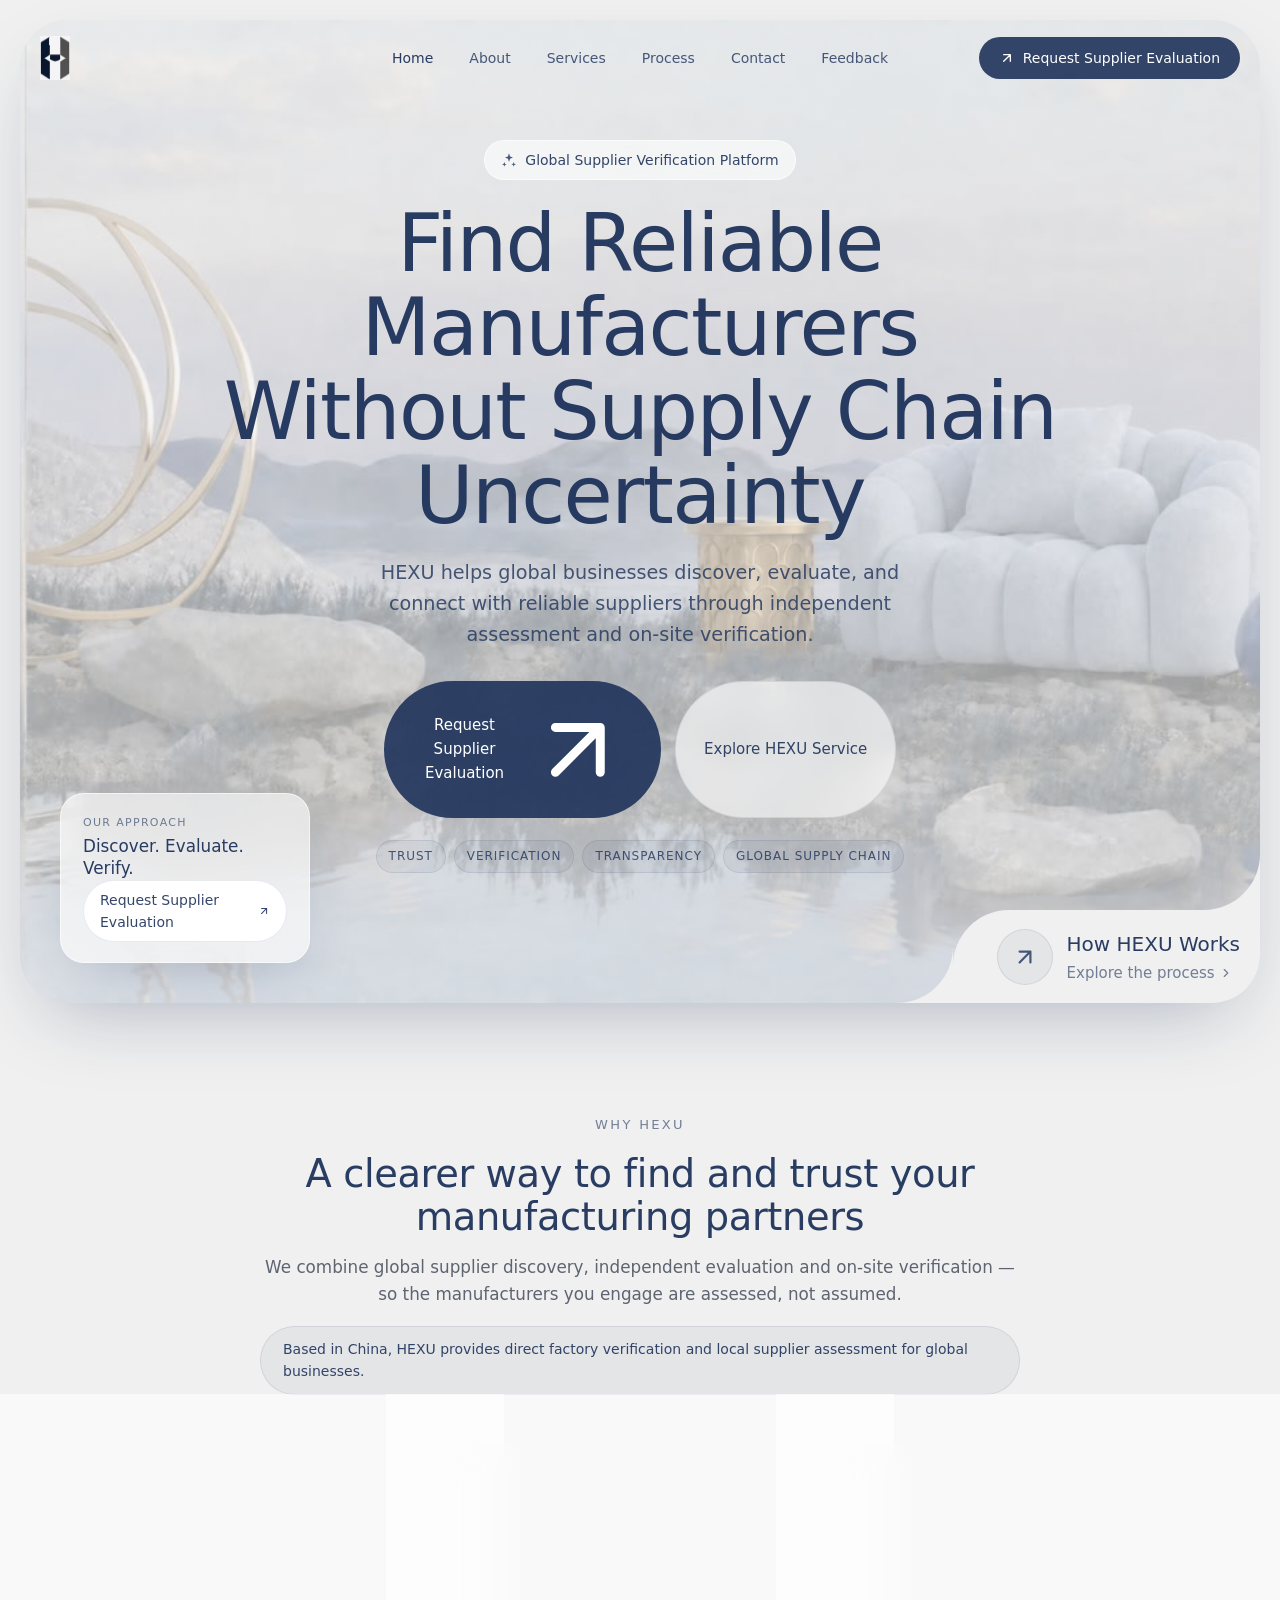
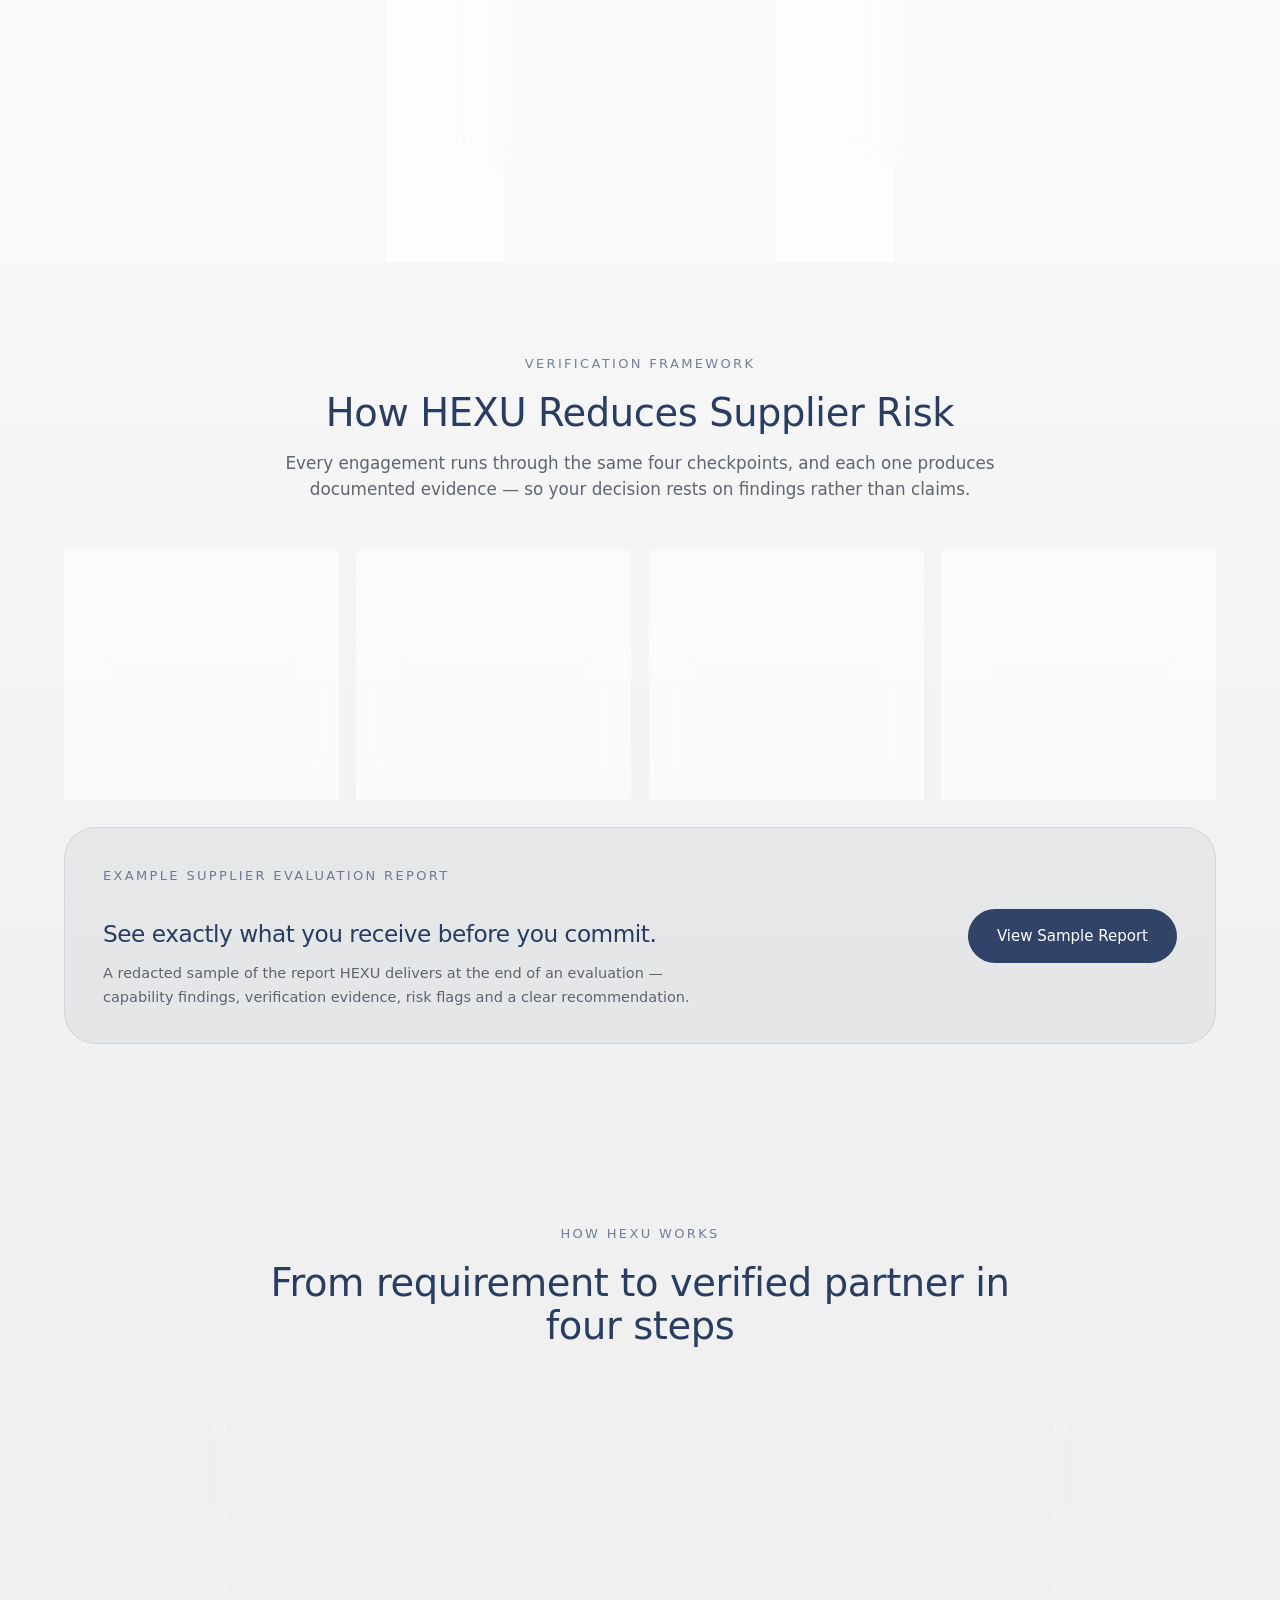
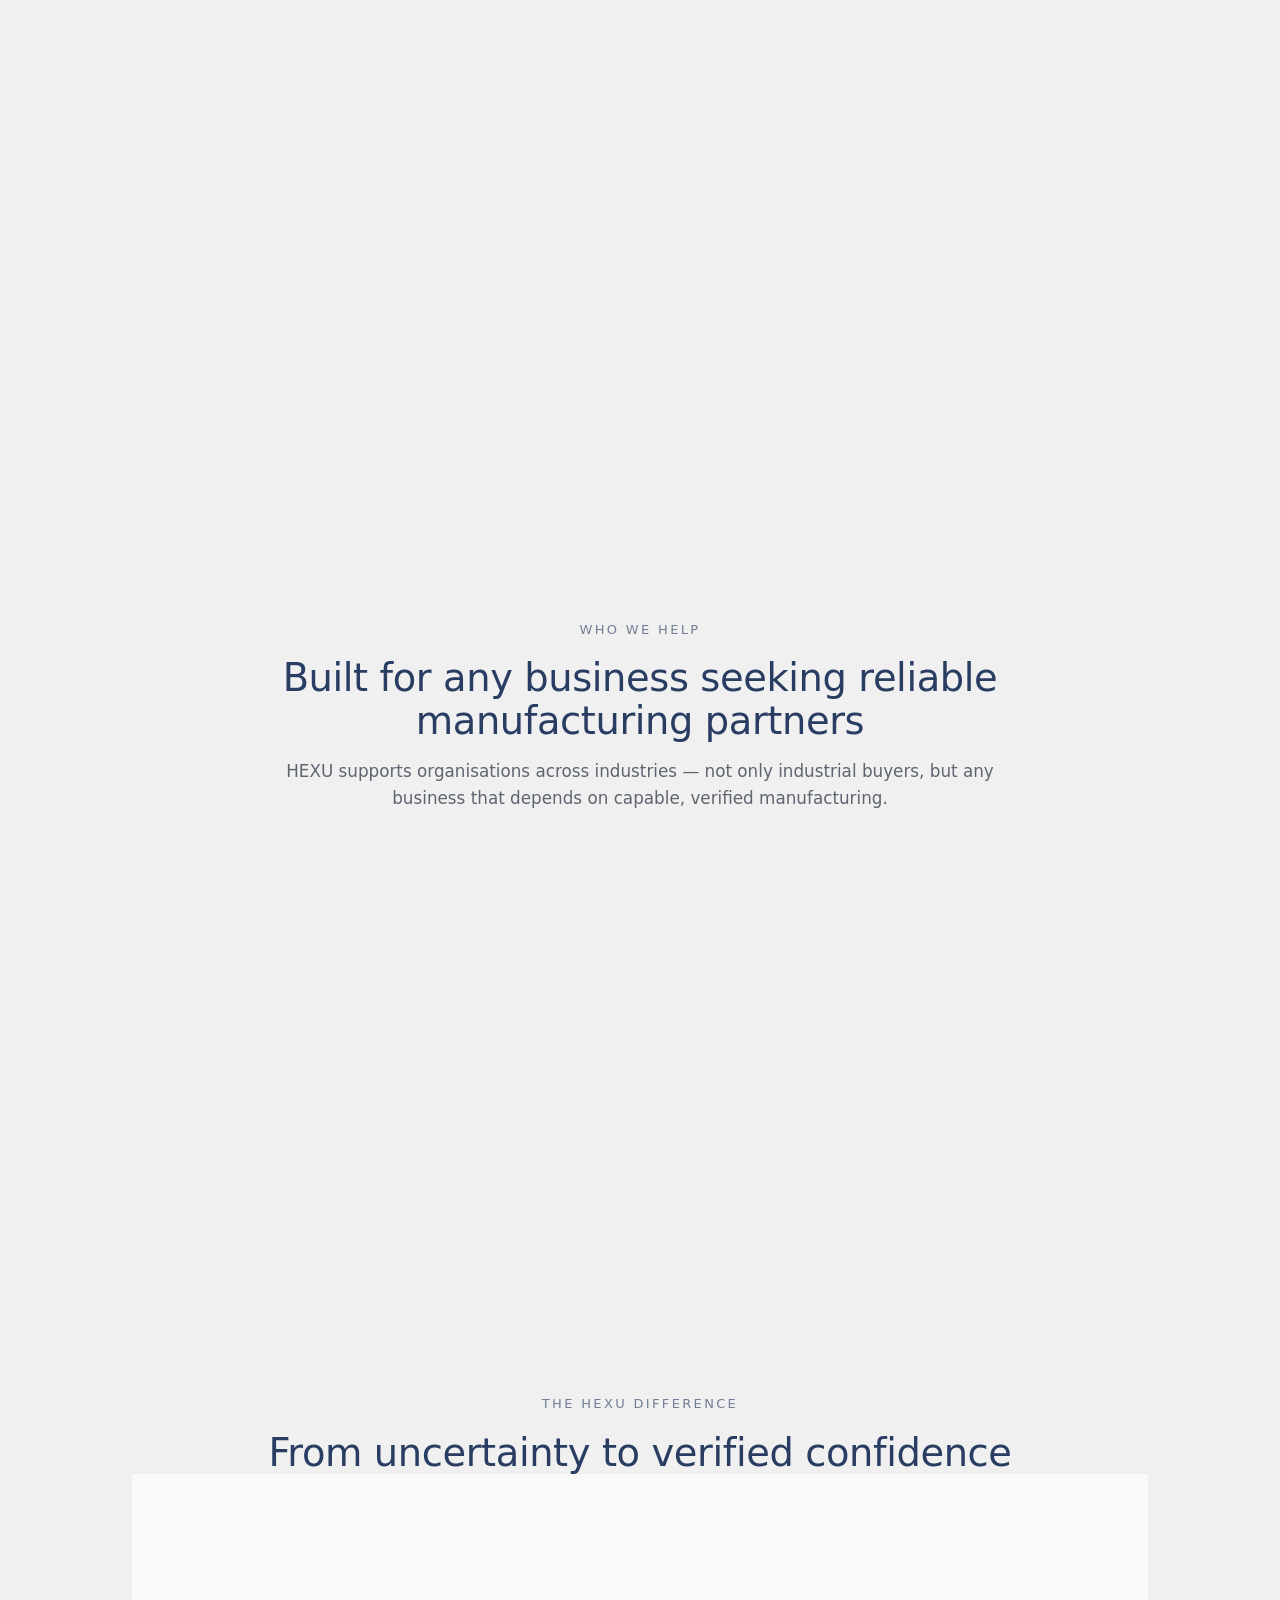
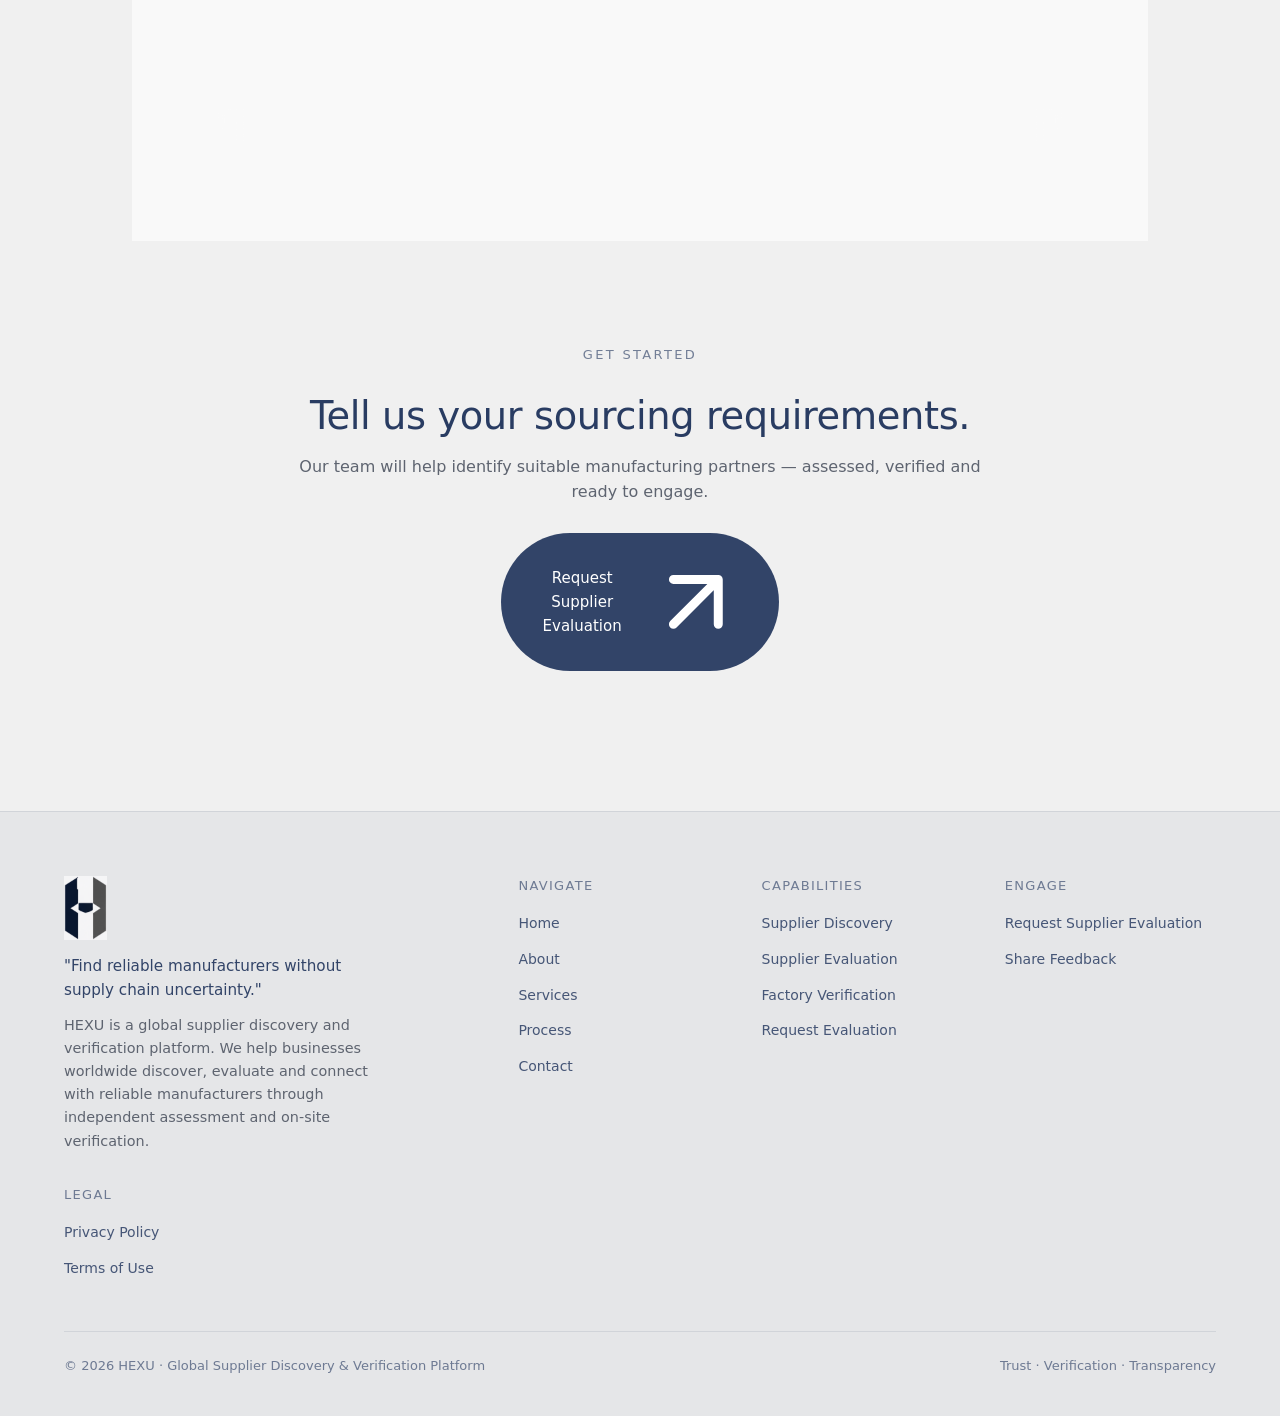
==== commit e773c627: "Optimize HEXU site: mobile nav, hero video, trust section, China messaging, contact details, SEO, OG" ====
--- a/HEXU/index.html
+++ b/HEXU/index.html
@@ -8,7 +8,7 @@
   <meta property="og:title" content="HEXU — Global Supplier Discovery & Verification Platform" />
   <meta property="og:description" content="Find reliable manufacturers without supply chain uncertainty. Independent supplier evaluation and on-site factory verification for global businesses." />
   <meta property="og:type" content="website" />
-  <meta property="og:image" content="og-image.svg" />
+  <meta property="og:image" content="https://hexuhub.com/assets/og-image.png" />
   <meta name="twitter:card" content="summary_large_image" />
   <link rel="icon" href="favicon.svg" type="image/svg+xml" />
   <link rel="stylesheet" href="styles.css" />
@@ -28,6 +28,16 @@
     .footer-brand-logo { height: 64px; width: auto; margin-bottom: 14px; }
     @media (max-width: 640px) { .nav-brand-logo { height: 38px; } .footer-brand-logo { height: 56px; } }
   </style>
+  <link rel="canonical" href="https://hexuhub.com/index.html" />
+<script type="application/ld+json">{
+  "@context": "https://schema.org",
+  "@type": "Organization",
+  "name": "HEXU",
+  "url": "https://hexuhub.com",
+  "logo": "https://hexuhub.com/assets/hexu-logo.png",
+  "sameAs": [],
+  "description": "HEXU is a global supplier discovery and verification platform. We help businesses worldwide discover, evaluate and connect with reliable manufacturers through independent assessment and on-site factory verification in China."
+}</script>
 </head>
 <body>
 
@@ -36,8 +46,9 @@
      ============================================================ -->
 <section class="hero">
   <div class="hero-glass">
-    <video class="hero-video" autoplay muted loop playsinline preload="auto">
-      <source src="https://d8j0ntlcm91z4.cloudfront.net/user_38xzZboKViGWJOttwIXH07lWA1P/hf_20260428_193507_4286c423-2fd9-4efd-92bd-91a939453fc1.mp4" type="video/mp4" />
+    <video class="hero-video" id="heroVideo" autoplay muted loop playsinline
+           preload="metadata" fetchpriority="low" poster="assets/hero-poster.jpg" aria-hidden="true">
+      <source src="assets/hero.mp4" type="video/mp4" />
     </video>
     <div class="hero-scrim"></div>
 
@@ -62,6 +73,9 @@
               Request Supplier Evaluation
             </a>
           </span>
+          <button class="nav-toggle" id="navToggle" type="button" aria-label="Open menu" aria-expanded="false" aria-controls="mobileNav">
+            <svg viewBox="0 0 24 24" fill="none" stroke="currentColor" stroke-width="2" stroke-linecap="round"><path d="M4 7h16M4 12h16M4 17h16"/></svg>
+          </button>
         </div>
       </nav>
 
@@ -123,6 +137,7 @@
       <span class="kicker">Why HEXU</span>
       <h2 class="section-title">A clearer way to find and trust your manufacturing partners</h2>
       <p class="section-lede">We combine global supplier discovery, independent evaluation and on-site verification — so the manufacturers you engage are assessed, not assumed.</p>
+      <p class="local-note">Based in China, HEXU provides direct factory verification and local supplier assessment for global businesses.</p>
     </header>
 
     <div class="grid-3">
@@ -138,10 +153,55 @@
       </div>
       <div class="stand-card reveal">
         <div class="idx">03</div>
-        <h3>On-site Factory Verification</h3>
+        <h3>On-site Factory Verification in China</h3>
         <p>We verify production capacity, quality systems and actual operations where it matters most — on the factory floor.</p>
         <div class="step-example">Our advantage: we can visit factories on the ground to confirm capability, quality systems and real conditions.</div>
       </div>
+    </div>
+  </div>
+</section>
+
+<!-- ============================================================
+     TRUST — HOW HEXU REDUCES SUPPLIER RISK
+     ============================================================ -->
+<section class="section section-trust" id="trust">
+  <div class="container">
+    <header class="section-head reveal">
+      <span class="kicker">Verification Framework</span>
+      <h2 class="section-title">How HEXU Reduces Supplier Risk</h2>
+      <p class="section-lede">Every engagement runs through the same four checkpoints, and each one produces documented evidence — so your decision rests on findings rather than claims.</p>
+    </header>
+
+    <div class="trust-grid">
+      <div class="trust-card reveal">
+        <div class="trust-num">01</div>
+        <h3>Supplier Discovery</h3>
+        <p>We map manufacturers against your specification, volume and target market — not only the ones that pay to be visible.</p>
+      </div>
+      <div class="trust-card reveal">
+        <div class="trust-num">02</div>
+        <h3>Capability Evaluation</h3>
+        <p>We assess production capacity, equipment, certifications and quality systems against what your product actually requires.</p>
+      </div>
+      <div class="trust-card reveal">
+        <div class="trust-num">03</div>
+        <h3>Factory Verification</h3>
+        <p>We visit the factory in person in China to confirm that operations, capacity and conditions match what was presented on paper.</p>
+      </div>
+      <div class="trust-card reveal">
+        <div class="trust-num">04</div>
+        <h3>Risk Assessment</h3>
+        <p>We document legitimacy, capacity, quality and continuity risks in writing, so you know what you are taking on before you commit.</p>
+      </div>
+    </div>
+
+    <div class="trust-sample reveal">
+      <div class="trust-sample-copy">
+        <span class="kicker">Example Supplier Evaluation Report</span>
+        <h3>See exactly what you receive before you commit.</h3>
+        <p>A redacted sample of the report HEXU delivers at the end of an evaluation — capability findings, verification evidence, risk flags and a clear recommendation.</p>
+      </div>
+      <a href="supplier-evaluation-report.pdf" class="btn btn-primary trust-sample-btn" target="_blank" rel="noopener">View Sample Report</a>
     </div>
   </div>
 </section>
@@ -325,8 +385,30 @@
   </div>
 </footer>
 
-<script src="script.js"></script>
-<script src="i18n.js"></script>
-<script src="i18n-index-overrides.js"></script>
+
+<!-- Mobile navigation drawer -->
+<div class="mobile-nav" id="mobileNav" hidden>
+  <div class="mobile-nav-top">
+    <a href="index.html" class="nav-brand" aria-label="HEXU home">
+      <img src="assets/hexu-logo.png" alt="HEXU" class="brand-logo nav-brand-logo">
+    </a>
+    <button class="nav-toggle" id="navClose" type="button" aria-label="Close menu">
+      <svg viewBox="0 0 24 24" fill="none" stroke="currentColor" stroke-width="2" stroke-linecap="round"><path d="M6 6l12 12M18 6L6 18"/></svg>
+    </button>
+  </div>
+  <ul class="mobile-nav-list">
+      <li><a href="index.html" class="is-current">Home</a></li>
+      <li><a href="about.html">About</a></li>
+      <li><a href="services.html">Services</a></li>
+      <li><a href="process.html">Process</a></li>
+      <li><a href="contact.html">Contact</a></li>
+      <li><a href="feedback.html">Feedback</a></li>
+  </ul>
+  <a href="consultation.html" class="mobile-nav-cta"><svg viewBox="0 0 24 24" fill="none" stroke="currentColor" stroke-width="2" stroke-linecap="round" stroke-linejoin="round"><path d="M7 17 17 7M7 7h10v10"/></svg>Request Supplier Evaluation</a>
+  <p class="mobile-nav-meta">Email <a href="mailto:hello@hexuhub.com">hello@hexuhub.com</a></p>
+</div>
+
+<script src="script.js" defer></script>
+<script src="i18n.js" defer></script>
 </body>
 </html>
--- a/HEXU/styles.css
+++ b/HEXU/styles.css
@@ -165,6 +165,58 @@
 .nav-cta a svg { width: 16px; height: 16px; }
 
 @media (min-width: 900px) { .nav-menu { display: flex; } }
+
+/* ---------- mobile navigation (hamburger) ---------- */
+.nav-toggle {
+  display: inline-flex; align-items: center; justify-content: center;
+  flex: 0 0 auto;
+  width: 42px; height: 42px; margin-left: 10px; padding: 0;
+  border: 1px solid var(--navy-100);
+  border-radius: var(--r-pill);
+  background: rgba(255, 255, 255, 0.55);
+  color: var(--navy-900);
+  cursor: pointer;
+  transition: background .2s ease, transform .15s ease;
+}
+.nav-toggle:hover { background: rgba(255, 255, 255, 0.9); }
+.nav-toggle:active { transform: scale(0.96); }
+.nav-toggle svg { width: 18px; height: 18px; display: block; }
+@media (min-width: 900px) { .nav-toggle { display: none; } }
+
+.mobile-nav {
+  position: fixed; inset: 0; z-index: 200;
+  background: rgba(255, 255, 255, 0.97);
+  -webkit-backdrop-filter: blur(18px); backdrop-filter: blur(18px);
+  display: flex; flex-direction: column;
+  padding: 16px 20px 32px;
+  overflow-y: auto;
+  animation: navFade .18s ease;
+}
+.mobile-nav[hidden] { display: none; }
+@keyframes navFade { from { opacity: 0; } to { opacity: 1; } }
+.mobile-nav-top {
+  display: flex; align-items: center; justify-content: space-between;
+  padding-bottom: 20px; border-bottom: 1px solid var(--navy-100);
+}
+.mobile-nav-list { list-style: none; margin: 0; padding: 0; }
+.mobile-nav-list a {
+  display: block;
+  padding: 18px 2px;
+  font-size: 20px; letter-spacing: -0.02em;
+  color: var(--navy-900);
+  border-bottom: 1px solid var(--navy-100);
+}
+.mobile-nav-list a.is-current { font-weight: 500; }
+.mobile-nav-cta {
+  margin-top: 28px;
+  display: inline-flex; align-items: center; justify-content: center; gap: 8px;
+  background: var(--navy-900); color: #fff;
+  border-radius: var(--r-pill);
+  padding: 14px 22px; font-size: 15px;
+}
+.mobile-nav-meta { margin-top: 22px; font-size: 13px; color: var(--navy-800); }
+.mobile-nav-meta a { color: var(--navy-900); text-decoration: underline; }
+@media (min-width: 900px) { .mobile-nav { display: none !important; } }
 
 /* overlay nav (inside hero, no background) */
 .topnav--overlay {
@@ -530,6 +582,80 @@
   html { scroll-behavior: auto; }
 }
 
+/* ---------- local (China) verification note ---------- */
+.local-note {
+  margin-top: 18px;
+  display: inline-block;
+  font-size: 14px; line-height: 1.6;
+  color: var(--navy-900);
+  background: var(--navy-050);
+  border: 1px solid var(--navy-100);
+  border-radius: var(--r-pill);
+  padding: 11px 22px;
+  text-align: left;
+}
+@media (max-width: 680px) { .local-note { border-radius: var(--r-sm); } }
+
+/* ---------- trust section (how HEXU reduces supplier risk) ---------- */
+.section-trust { background: linear-gradient(180deg, rgba(255,255,255,0.45), rgba(255,255,255,0)); }
+.trust-grid { display: grid; grid-template-columns: 1fr; gap: 18px; }
+@media (min-width: 620px) { .trust-grid { grid-template-columns: 1fr 1fr; } }
+@media (min-width: 1024px) { .trust-grid { grid-template-columns: repeat(4, 1fr); } }
+.trust-card {
+  background: var(--glass-strong);
+  -webkit-backdrop-filter: blur(var(--glass-blur)); backdrop-filter: blur(var(--glass-blur));
+  border: 1px solid var(--glass-line);
+  border-radius: var(--r-lg, 20px);
+  padding: 26px 24px 28px;
+  display: flex; flex-direction: column;
+}
+.trust-num {
+  font-size: 12px; letter-spacing: .14em; color: var(--navy-400);
+  margin-bottom: 18px;
+}
+.trust-card h3 {
+  font-size: 17px; letter-spacing: -0.02em; color: var(--navy-950);
+  margin: 0 0 10px;
+}
+.trust-card p { font-size: 14.5px; line-height: 1.62; color: var(--text-2); margin: 0; }
+
+.trust-sample {
+  margin-top: 28px;
+  background: var(--navy-050);
+  border: 1px solid var(--navy-100);
+  border-radius: var(--r-lg, 20px);
+  padding: 30px 26px;
+  display: flex; flex-direction: column; gap: 22px;
+}
+@media (min-width: 860px) {
+  .trust-sample { flex-direction: row; align-items: center; justify-content: space-between; padding: 34px 38px; }
+  .trust-sample-copy { max-width: 60ch; }
+}
+.trust-sample-copy h3 {
+  font-size: clamp(1.15rem, 1.9vw, 1.45rem); letter-spacing: -0.02em;
+  color: var(--navy-950); margin: 12px 0 10px;
+}
+.trust-sample-copy p { font-size: 14.5px; line-height: 1.62; color: var(--text-2); margin: 0; }
+.trust-sample-btn { flex: 0 0 auto; white-space: nowrap; }
+
+/* ---------- contact page: trust / contact details block ---------- */
+.contact-details {
+  margin-top: 26px;
+  border-top: 1px solid var(--navy-100);
+  padding-top: 22px;
+}
+.contact-details dl { margin: 0; display: grid; gap: 14px; }
+.contact-details dt {
+  font-size: 11.5px; letter-spacing: .12em; text-transform: uppercase;
+  color: var(--navy-400); margin-bottom: 3px;
+}
+.contact-details dd { margin: 0; font-size: 15px; color: var(--navy-950); }
+.contact-details dd a { color: var(--navy-950); text-decoration: underline; text-underline-offset: 3px; }
+.contact-statement {
+  margin-top: 22px; font-size: 14.5px; line-height: 1.62; color: var(--text-2);
+  max-width: 42ch;
+}
+
 /* HEXU logo (shared across all pages) */
 .brand-logo { display: block; height: auto; }
 .nav-brand-logo { height: 44px; width: auto; }
